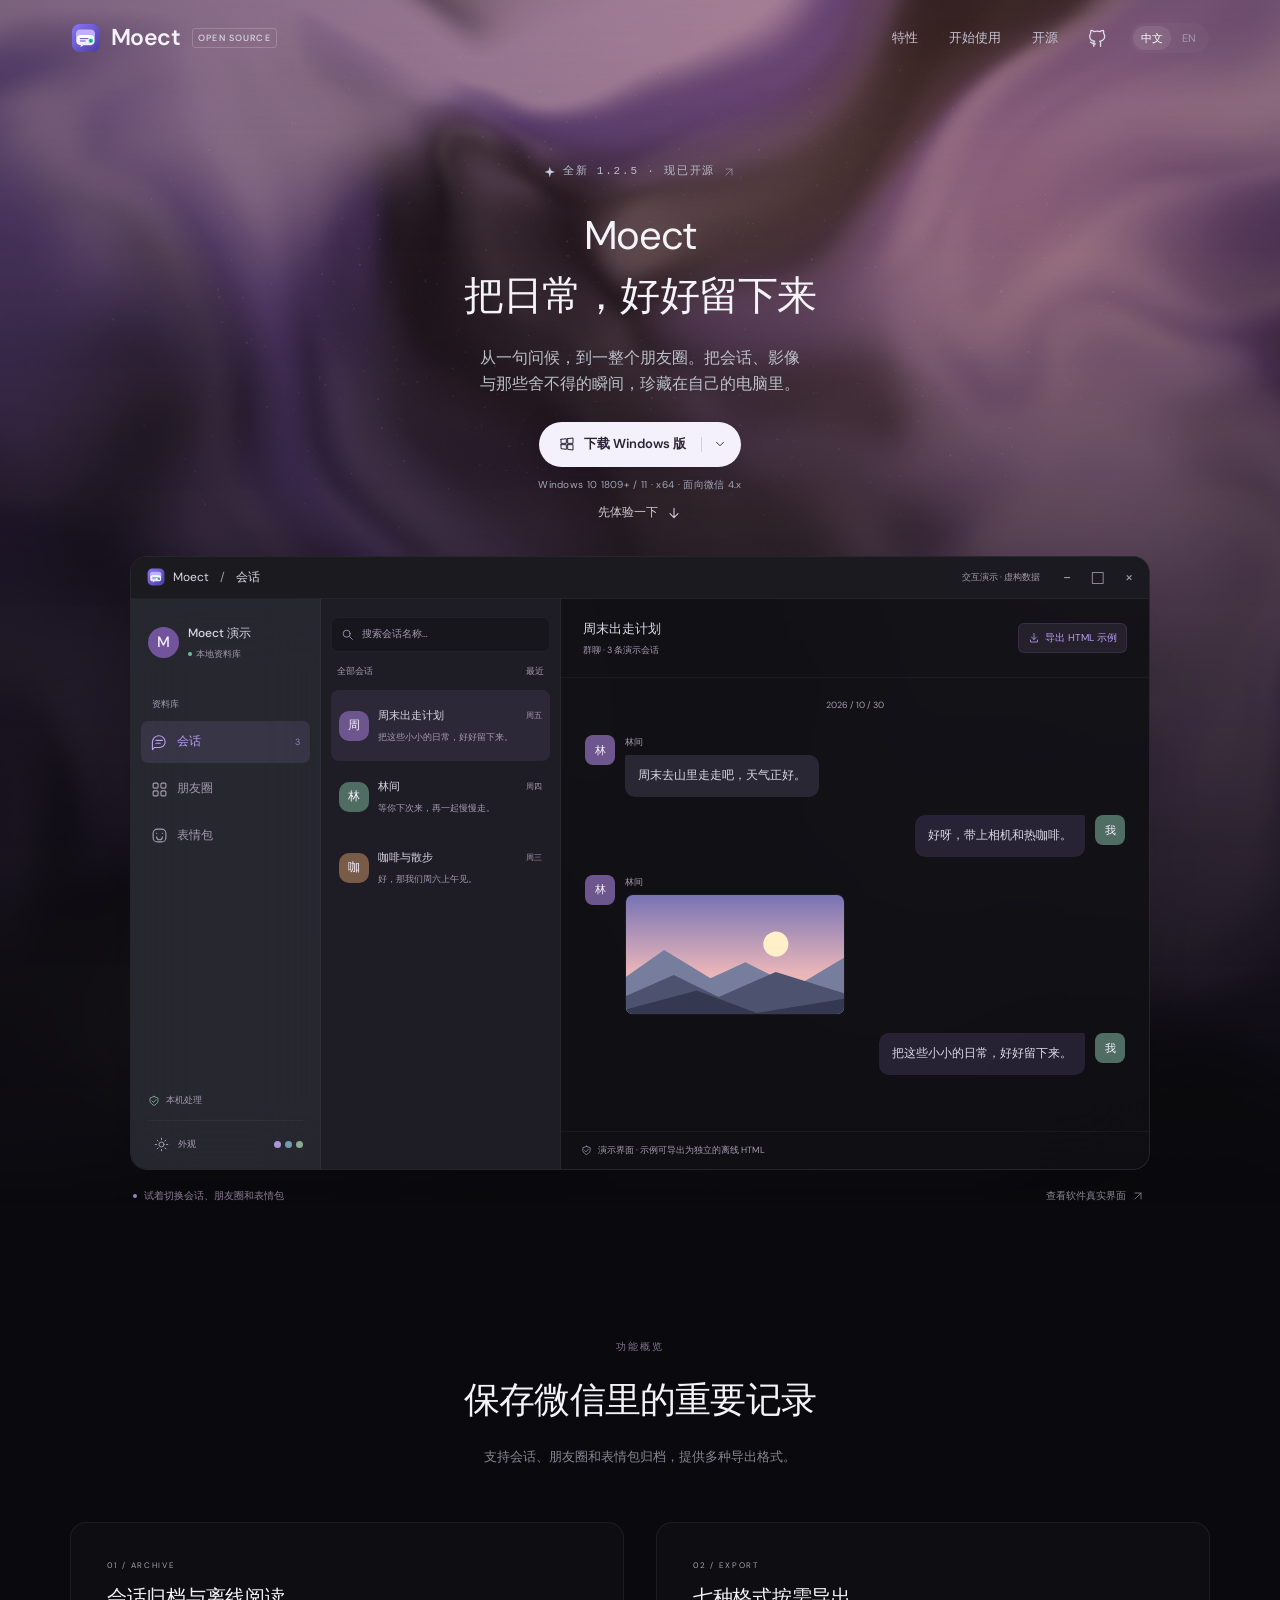
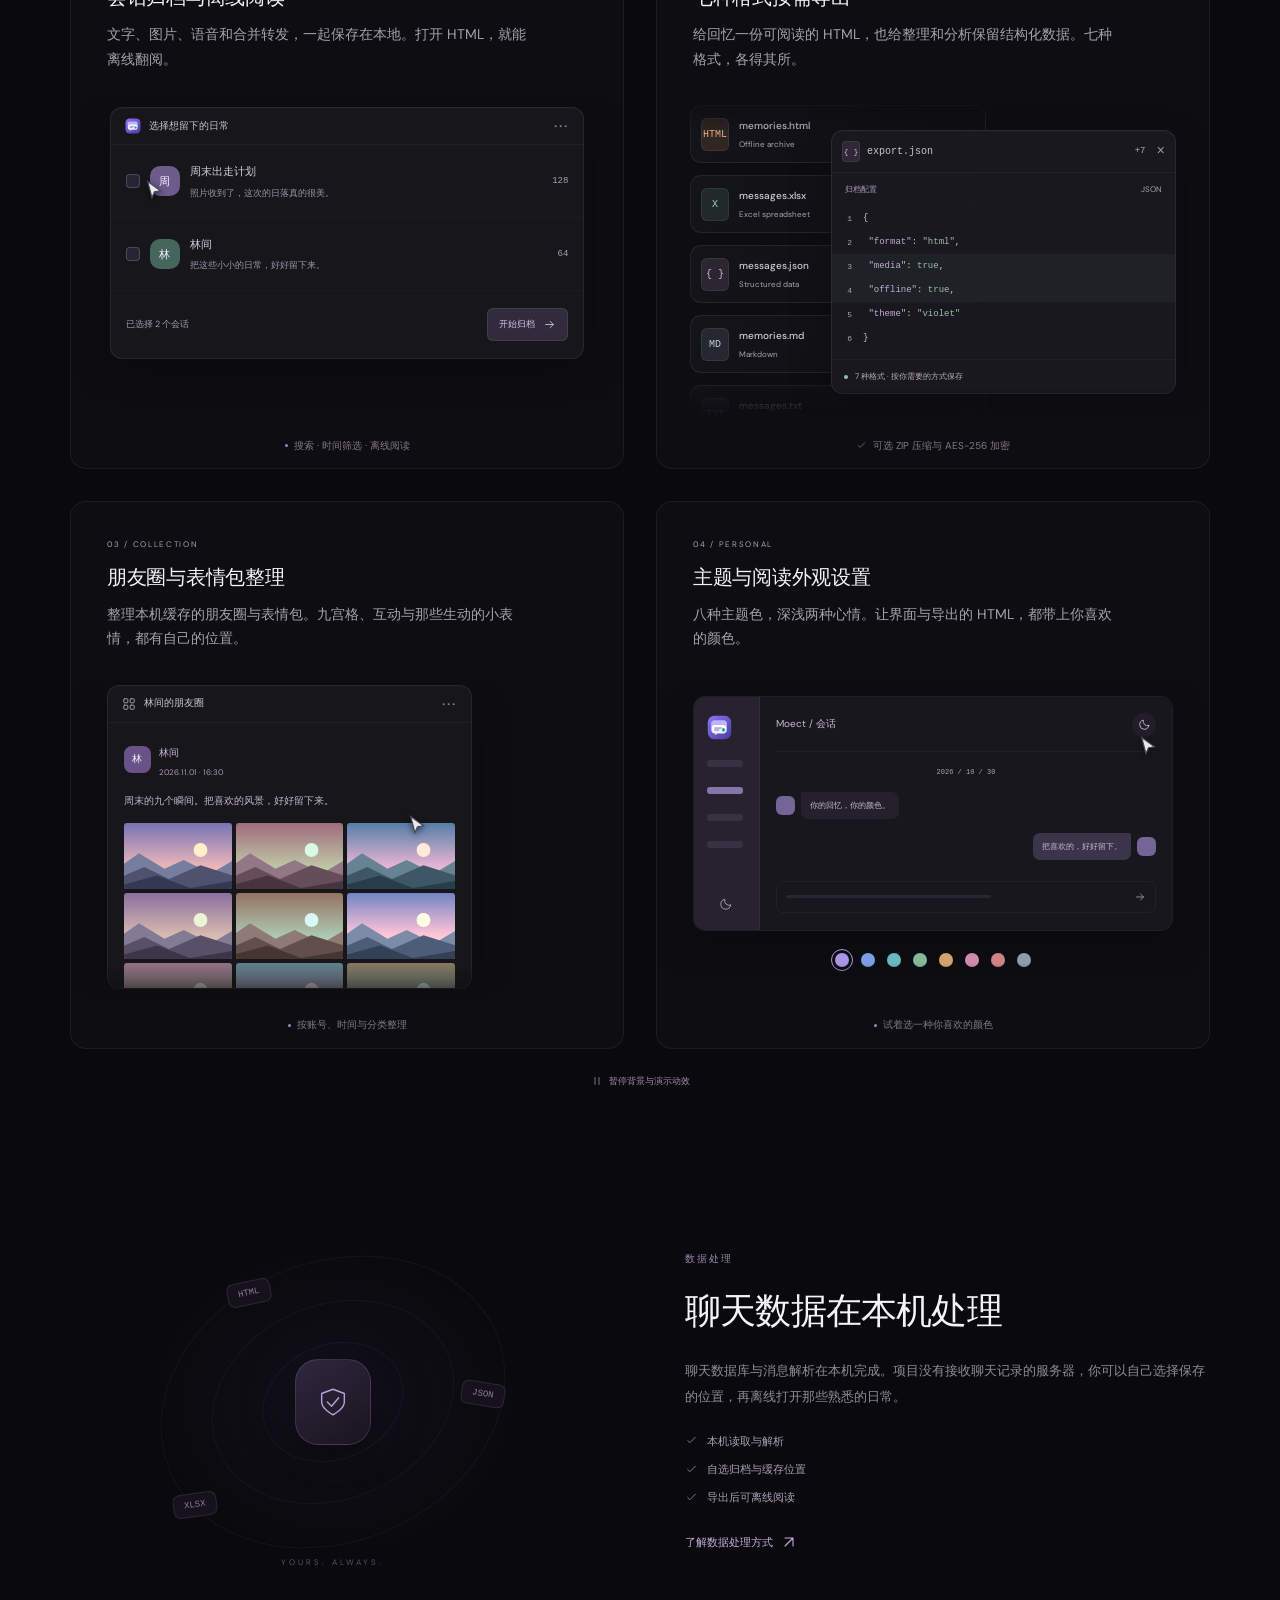
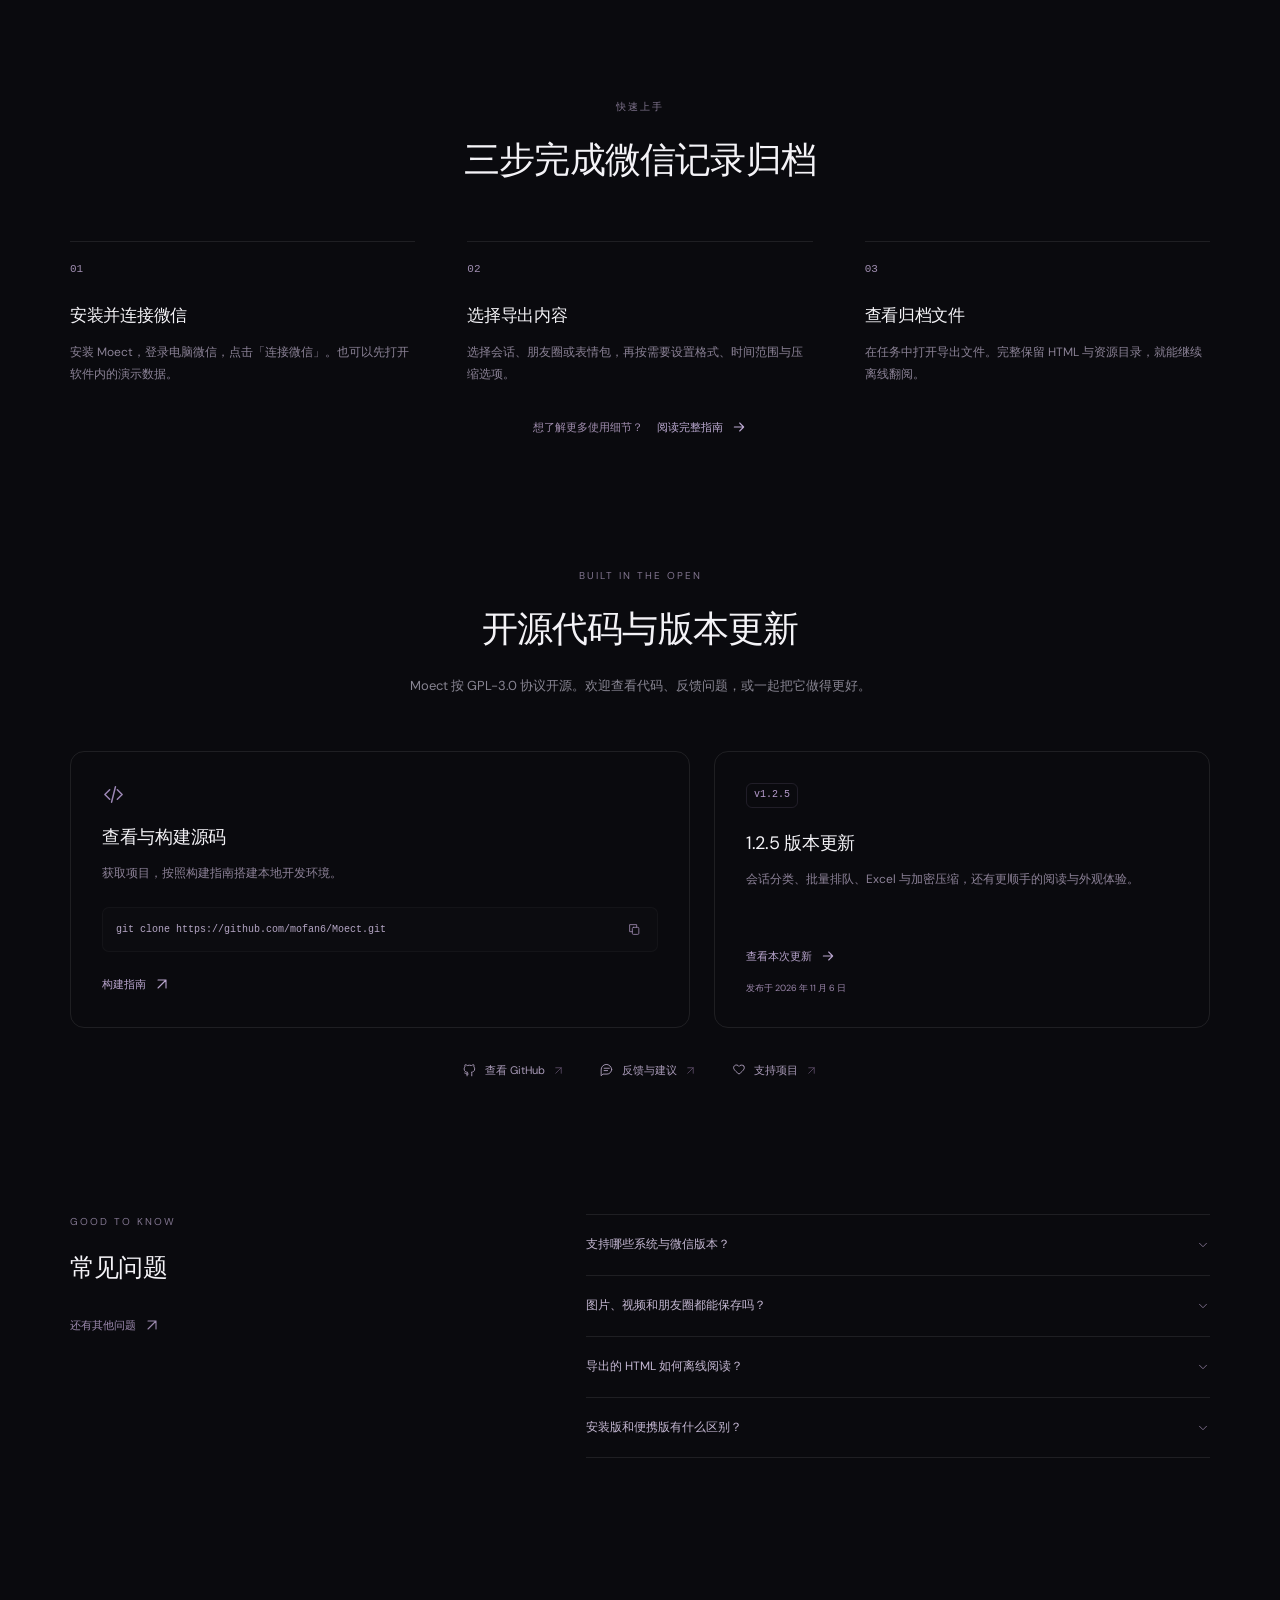
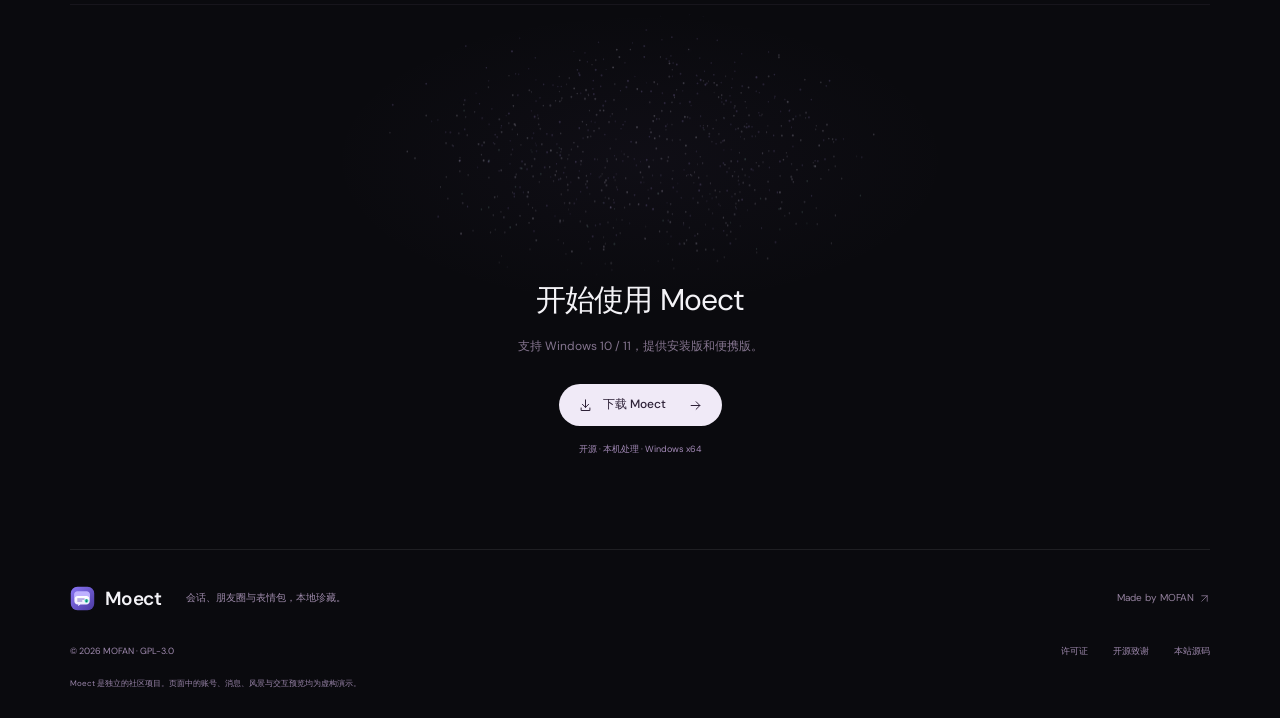
==== moect/index.html @ 0041a8e6 "Reuse the brand particle field behind the hero with delayed autoplay" ====
<!doctype html>
<html lang="zh-CN">
  <head>
    <meta charset="utf-8" />
    <meta name="viewport" content="width=device-width,initial-scale=1" />
    <meta name="theme-color" content="#0a0a0e" />
    <title>Moect · 把日常，好好留下来</title>
    <meta
      name="description"
      content="Moect 是 Windows 微信聊天记录归档工具。把会话、朋友圈与表情包留在自己的电脑里，支持离线阅读、七种导出格式与八种主题色。"
    />
    <meta property="og:type" content="website" />
    <meta property="og:title" content="Moect · 把日常，好好留下来" />
    <meta
      property="og:description"
      content="会话、朋友圈与表情包，本地珍藏。开源的 Windows 微信聊天记录归档工具。"
    />
    <meta property="og:url" content="https://mofan6.github.io/moect/" />
    <meta
      property="og:image"
      content="https://mofan6.github.io/moect/assets/social-preview.png"
    />
    <meta name="twitter:card" content="summary_large_image" />
    <link rel="canonical" href="https://mofan6.github.io/moect/" />
    <link rel="icon" href="assets/icon.svg" type="image/svg+xml" />
    <link
      rel="preload"
      href="assets/dm-sans-latin.woff2"
      as="font"
      type="font/woff2"
      crossorigin
    />
    <link rel="stylesheet" href="styles.css?v=20261107-7" />
    <script src="app.js?v=20261107-7" defer></script>
    <script src="visuals.js?v=20261107-7" defer></script>
    <script src="convergence.js?v=20261107-7" defer></script>
  </head>
  <body>
    <a class="skip-link" href="#main" data-i18n="skip">跳至主要内容</a>
    <svg
      class="icon-sprite"
      xmlns="http://www.w3.org/2000/svg"
      aria-hidden="true"
    >
      <symbol id="i-arrow" viewBox="0 0 24 24">
        <path d="M5 12h14m-6-6 6 6-6 6" />
      </symbol>
      <symbol id="i-up-right" viewBox="0 0 24 24">
        <path d="M6 18 18 6M6 6h12v12" />
      </symbol>
      <symbol id="i-download" viewBox="0 0 24 24">
        <path d="M12 3v12m-5-5 5 5 5-5M5 16v4h14v-4" />
      </symbol>
      <symbol id="i-chevron" viewBox="0 0 24 24">
        <path d="m6 9 6 6 6-6" />
      </symbol>
      <symbol id="i-chat" viewBox="0 0 24 24">
        <path d="M20 11a8 8 0 0 1-8 8H5l-3 3v-10a9 9 0 1 1 18-1Z" />
        <path d="M7 9h9M7 13h6" />
      </symbol>
      <symbol id="i-grid" viewBox="0 0 24 24">
        <rect x="3" y="3" width="7" height="7" rx="1.5" />
        <rect x="14" y="3" width="7" height="7" rx="1.5" />
        <rect x="3" y="14" width="7" height="7" rx="1.5" />
        <rect x="14" y="14" width="7" height="7" rx="1.5" />
      </symbol>
      <symbol id="i-smile" viewBox="0 0 24 24">
        <rect x="3" y="3" width="18" height="18" rx="6" />
        <path d="M8 14a4 4 0 0 0 8 0M8 9h.01M16 9h.01" />
      </symbol>
      <symbol id="i-check" viewBox="0 0 24 24">
        <path d="m5 12 4 4L19 6" />
      </symbol>
      <symbol id="i-shield" viewBox="0 0 24 24">
        <path d="M12 3 4 6v6c0 5 8 9 8 9s8-4 8-9V6l-8-3Z" />
        <path d="m8 12 3 3 5-6" />
      </symbol>
      <symbol id="i-search" viewBox="0 0 24 24">
        <circle cx="10.5" cy="10.5" r="6.5" />
        <path d="m16 16 5 5" />
      </symbol>
      <symbol id="i-sun" viewBox="0 0 24 24">
        <circle cx="12" cy="12" r="4" />
        <path
          d="M12 2v2m0 16v2M2 12h2m16 0h2M5 5l1.5 1.5m11 11L19 19M5 19l1.5-1.5m11-11L19 5"
        />
      </symbol>
      <symbol id="i-moon" viewBox="0 0 24 24">
        <path d="M20 14a8 8 0 0 1-10-10 8.5 8.5 0 1 0 10 10Z" />
      </symbol>
      <symbol id="i-code" viewBox="0 0 24 24">
        <path d="m8 7-5 5 5 5m8-10 5 5-5 5M14 4l-4 16" />
      </symbol>
      <symbol id="i-copy" viewBox="0 0 24 24">
        <rect x="8" y="8" width="12" height="13" rx="2" />
        <path d="M16 8V3H3v13h5" />
      </symbol>
      <symbol id="i-github" viewBox="0 0 24 24">
        <path
          d="M9 19c-4 1-4-2-6-2m12 5v-4c0-1-.4-2-1-2 3-.4 6-1.5 6-6 0-1.4-.5-2.5-1.3-3.5.2-.9.3-2.2-.3-3.5 0 0-1.2-.4-3.8 1.3a13 13 0 0 0-7.2 0C4.8 2.6 3.6 3 3.6 3 3 4.3 3.1 5.6 3.3 6.5A5.5 5.5 0 0 0 2 10c0 4.5 3 5.6 6 6-.6.6-1 1.5-1 2v4"
        />
      </symbol>
      <symbol id="i-windows" viewBox="0 0 24 24">
        <path
          d="m3 5 8-1v7H3V5Zm10-1 8-1v8h-8V4ZM3 13h8v7l-8-1v-6Zm10 0h8v8l-8-1v-7Z"
        />
      </symbol>
      <symbol id="i-heart" viewBox="0 0 24 24">
        <path
          d="M20 5a5 5 0 0 0-8 1 5 5 0 0 0-8-1c-3 3-1 7 8 14 9-7 11-11 8-14Z"
        />
      </symbol>
      <symbol id="i-close" viewBox="0 0 24 24">
        <path d="m6 6 12 12M6 18 18 6" />
      </symbol>
      <symbol id="i-menu" viewBox="0 0 24 24">
        <path d="M4 7h16M4 12h16M4 17h16" />
      </symbol>
      <symbol id="i-play" viewBox="0 0 24 24">
        <path d="m8 4 12 8-12 8V4Z" />
      </symbol>
      <symbol id="i-pause" viewBox="0 0 24 24">
        <path d="M8 5v14M16 5v14" />
      </symbol>
      <symbol id="i-file" viewBox="0 0 24 24">
        <path d="M5 3h9l5 5v13H5V3Zm9 0v6h5M8 13h8m-8 4h6" />
      </symbol>
    </svg>

    <header class="site-header" id="site-header">
      <div class="header-inner container">
        <a class="brand" href="#" aria-label="Moect 首页"
          ><img src="assets/icon.svg" width="30" height="30" alt="" /><span
            >Moect</span
          ><span class="brand-tag">OPEN SOURCE</span></a
        >
        <nav class="desktop-nav" aria-label="主导航">
          <a href="#features" data-i18n="navFeatures">特性</a>
          <a href="#start" data-i18n="navStart">开始使用</a>
          <a href="#opensource" data-i18n="navOpen">开源</a>
        </nav>
        <div class="header-actions">
          <a
            class="header-github"
            href="https://github.com/mofan6/Moect"
            target="_blank"
            rel="noopener noreferrer"
            aria-label="GitHub 项目"
            ><svg class="icon"><use href="#i-github" /></svg
          ></a>
          <div class="language-switch" role="group" aria-label="Language">
            <button type="button" data-language="zh" aria-pressed="true">
              中文</button
            ><button type="button" data-language="en" aria-pressed="false">
              EN
            </button>
          </div>
          <button
            class="icon-button mobile-menu-toggle"
            type="button"
            aria-label="打开导航"
            aria-expanded="false"
            aria-controls="mobile-nav"
          >
            <svg class="icon"><use href="#i-menu" /></svg>
          </button>
        </div>
      </div>
      <nav id="mobile-nav" class="mobile-nav" aria-label="手机导航" hidden>
        <a href="#features" data-i18n="navFeatures">特性</a
        ><a href="#start" data-i18n="navStart">开始使用</a
        ><a href="#opensource" data-i18n="navOpen">开源</a>
      </nav>
    </header>

    <main id="main">
      <section class="hero" aria-labelledby="hero-title">
        <div class="hero-atmosphere" aria-hidden="true">
          <canvas id="fluid-field"></canvas>
        </div>
        <canvas class="hero-particles" aria-hidden="true"></canvas>
        <div class="hero-copy container">
          <a
            class="release-badge"
            href="https://github.com/mofan6/Moect/releases/tag/v1.2.5"
            target="_blank"
            rel="noopener noreferrer"
            ><span class="status-dot"></span
            ><span data-i18n="releaseBadge">全新 1.2.5 · 现已开源</span
            ><svg class="icon"><use href="#i-up-right" /></svg
          ></a>
          <h1 id="hero-title">
            <span class="hero-name">Moect</span
            ><span data-i18n="heroTitle">把日常，好好留下来</span>
          </h1>
          <p class="hero-description">
            <span data-i18n="heroDescription1"
              >从一句问候，到一整个朋友圈。</span
            ><br /><span data-i18n="heroDescription2"
              >把会话、影像与那些舍不得的瞬间，珍藏在自己的电脑里。</span
            >
          </p>
          <div class="hero-actions">
            <div class="download-wrap">
              <div class="download-split">
                <a
                  class="primary-download"
                  href="https://github.com/mofan6/Moect/releases/download/v1.2.5/Moect-1.2.5-Setup-x64.exe"
                  ><svg class="icon"><use href="#i-windows" /></svg
                  ><span data-i18n="downloadWindows">下载 Windows 版</span></a
                ><button
                  type="button"
                  id="download-toggle"
                  aria-expanded="false"
                  aria-controls="download-menu"
                  aria-label="其他下载选项"
                >
                  <svg class="icon"><use href="#i-chevron" /></svg>
                </button>
              </div>
              <div class="download-menu" id="download-menu" hidden>
                <a
                  href="https://github.com/mofan6/Moect/releases/download/v1.2.5/Moect-1.2.5-Setup-x64.exe"
                  ><svg class="icon"><use href="#i-download" /></svg
                  ><span
                    ><strong data-i18n="installer">Windows 安装版</strong
                    ><small data-i18n="installerDetail"
                      >1.2.5 · x64 · 62.9 MB</small
                    ></span
                  ><svg class="icon"><use href="#i-up-right" /></svg
                ></a>
                <a
                  href="https://github.com/mofan6/Moect/releases/download/v1.2.5/Moect-1.2.5-Windows-x64.zip"
                  ><svg class="icon"><use href="#i-file" /></svg
                  ><span
                    ><strong data-i18n="portable">Windows 便携版</strong
                    ><small data-i18n="portableDetail"
                      >完整解压即可使用 · 74.8 MB</small
                    ></span
                  ><svg class="icon"><use href="#i-up-right" /></svg
                ></a>
                <a
                  class="checksum-link"
                  href="https://github.com/mofan6/Moect/releases/download/v1.2.5/SHA256SUMS.txt"
                  data-i18n="checksums"
                  >查看 SHA-256 校验值</a
                >
              </div>
            </div>
          </div>
          <p class="system-note" data-i18n="systemNote">
            Windows 10 1809+ / 11 · x64 · 面向微信 4.x
          </p>
          <a class="text-link demo-jump" href="#demo"
            ><span data-i18n="tryDemo">先体验一下</span
            ><svg class="icon"><use href="#i-arrow" /></svg
          ></a>
        </div>

        <div class="demo-wrap container" id="demo">
          <div class="preview-surface">
            <div
              class="app-window"
              data-demo-theme="dark"
              role="region"
              aria-label="Moect 交互演示，所有数据均为虚构"
            >
              <div class="app-titlebar">
                <div>
                  <img
                    src="assets/icon.svg"
                    width="18"
                    height="18"
                    alt=""
                  /><span>Moect</span><span class="title-divider">/</span
                  ><span id="app-page-title" data-i18n="sessions">会话</span>
                </div>
                <span class="demo-label" data-i18n="demoLabel"
                  >交互演示 · 虚构数据</span
                >
                <div class="window-controls" aria-hidden="true">
                  <span>−</span><span>□</span><span>×</span>
                </div>
              </div>
              <div class="app-layout">
                <aside class="app-sidebar">
                  <div class="demo-profile">
                    <span class="avatar avatar-profile">M</span
                    ><span
                      ><strong data-i18n="demoProfile">Moect 演示</strong
                      ><small
                        ><i></i
                        ><span data-i18n="localLibrary">本地资料库</span></small
                      ></span
                    >
                  </div>
                  <span class="sidebar-label" data-i18n="library">资料库</span>
                  <div
                    class="app-tabs"
                    role="tablist"
                    aria-label="演示分类"
                    aria-orientation="vertical"
                  >
                    <button
                      id="tab-sessions"
                      role="tab"
                      aria-selected="true"
                      aria-controls="demo-panel"
                      data-tab="sessions"
                      tabindex="0"
                    >
                      <svg class="icon"><use href="#i-chat" /></svg
                      ><span data-i18n="sessions">会话</span
                      ><span class="nav-count">3</span>
                    </button>
                    <button
                      id="tab-moments"
                      role="tab"
                      aria-selected="false"
                      aria-controls="demo-panel"
                      data-tab="moments"
                      tabindex="-1"
                    >
                      <svg class="icon"><use href="#i-grid" /></svg
                      ><span data-i18n="moments">朋友圈</span>
                    </button>
                    <button
                      id="tab-stickers"
                      role="tab"
                      aria-selected="false"
                      aria-controls="demo-panel"
                      data-tab="stickers"
                      tabindex="-1"
                    >
                      <svg class="icon"><use href="#i-smile" /></svg
                      ><span data-i18n="stickers">表情包</span>
                    </button>
                  </div>
                  <div class="sidebar-footer">
                    <div class="local-indicator">
                      <svg class="icon"><use href="#i-shield" /></svg
                      ><span data-i18n="onDevice">本机处理</span>
                    </div>
                    <div class="demo-theme-controls">
                      <button
                        type="button"
                        class="icon-button"
                        id="demo-theme-toggle"
                        aria-label="切换演示亮暗主题"
                      >
                        <svg class="icon"><use href="#i-sun" /></svg></button
                      ><span data-i18n="appearance">外观</span>
                      <div class="accent-mini" aria-hidden="true">
                        <i></i><i></i><i></i>
                      </div>
                    </div>
                  </div>
                </aside>
                <div
                  id="demo-panel"
                  class="demo-panel"
                  role="tabpanel"
                  aria-labelledby="tab-sessions"
                  tabindex="0"
                ></div>
              </div>
            </div>
          </div>
          <div class="demo-caption">
            <span
              ><span class="caption-dot"></span
              ><span data-i18n="demoHint"
                >试着切换会话、朋友圈和表情包</span
              ></span
            ><button class="quiet-button" id="show-screenshots" type="button">
              <span data-i18n="realScreenshots">查看软件真实界面</span
              ><svg class="icon"><use href="#i-up-right" /></svg>
            </button>
          </div>
        </div>
      </section>

      <section
        class="features section container"
        id="features"
        aria-labelledby="features-title"
      >
        <div class="section-heading reveal">
          <span class="eyebrow" data-i18n="featuresEyebrow">功能概览</span>
          <h2 id="features-title" data-i18n="featuresTitle">
            保存微信里的重要记录
          </h2>
          <p data-i18n="featuresDescription">
            支持会话、朋友圈和表情包归档，提供多种导出格式。
          </p>
        </div>
        <div class="feature-grid">
          <article class="feature-card reveal">
            <div class="feature-copy">
              <span class="feature-index">01 / ARCHIVE</span>
              <h3 data-i18n="archiveTitle">会话归档与离线阅读</h3>
              <p data-i18n="archiveDescription">
                文字、图片、语音和合并转发，一起保存在本地。打开
                HTML，就能离线翻阅。
              </p>
            </div>
            <div class="feature-art archive-art" aria-hidden="true">
              <div class="archive-story">
                <div class="story-scene archive-selection">
                  <div class="story-chrome">
                    <img
                      src="assets/icon.svg"
                      width="16"
                      height="16"
                      alt=""
                    /><span data-i18n="storyChoose">选择想留下的日常</span
                    ><span class="chrome-dots">···</span>
                  </div>
                  <div class="selection-row">
                    <span class="story-checkbox"
                      ><svg class="icon"><use href="#i-check" /></svg></span
                    ><span class="avatar">周</span>
                    <div>
                      <strong data-i18n="storyWeekend">周末出走计划</strong
                      ><small data-i18n="storyMessage1"
                        >照片收到了，这次的日落真的很美。</small
                      >
                    </div>
                    <span class="selection-count">128</span>
                  </div>
                  <div class="selection-row">
                    <span class="story-checkbox"
                      ><svg class="icon"><use href="#i-check" /></svg></span
                    ><span class="avatar">林</span>
                    <div>
                      <strong data-i18n="storyLin">林间</strong
                      ><small data-i18n="storyMessage2"
                        >把这些小小的日常，好好留下来。</small
                      >
                    </div>
                    <span class="selection-count">64</span>
                  </div>
                  <div class="selection-bottom">
                    <span data-i18n="storySelected">已选择 2 个会话</span
                    ><span class="story-action"
                      ><span data-i18n="storyArchive">开始归档</span
                      ><svg class="icon"><use href="#i-arrow" /></svg
                    ></span>
                  </div>
                  <span class="demo-cursor selection-cursor"
                    ><svg viewBox="0 0 20 24">
                      <path d="M2 2 17 13l-7 1-3 7Z" /></svg
                    ><i></i
                  ></span>
                </div>
                <div class="story-scene archive-processing">
                  <div class="story-chrome">
                    <svg class="icon"><use href="#i-download" /></svg
                    ><span data-i18n="storyProcessing">正在整理你的回忆</span
                    ><span class="chrome-dots">···</span>
                  </div>
                  <div class="process-heading">
                    <span class="process-orbit"></span>
                    <div>
                      <strong>memories.html</strong
                      ><small data-i18n="storyLocal"
                        >在本机处理 · HTML 归档</small
                      >
                    </div>
                  </div>
                  <div class="process-row process-row-one">
                    <svg class="icon"><use href="#i-check" /></svg
                    ><span data-i18n="storyRead">读取会话记录</span
                    ><code>192 / 192</code>
                  </div>
                  <div class="process-row process-row-two">
                    <svg class="icon"><use href="#i-check" /></svg
                    ><span data-i18n="storyMedia">整理图片与语音</span
                    ><code>24 / 24</code>
                  </div>
                  <div class="process-row process-row-three">
                    <svg class="icon"><use href="#i-check" /></svg
                    ><span data-i18n="storyBuild">生成离线归档</span
                    ><code>HTML</code>
                  </div>
                  <div class="story-progress"><span></span></div>
                </div>
                <div class="story-scene archive-result">
                  <div class="story-chrome">
                    <span class="browser-lights"><i></i><i></i><i></i></span
                    ><span class="story-address"
                      ><svg class="icon"><use href="#i-shield" /></svg
                      >memories.html</span
                    ><svg class="icon"><use href="#i-search" /></svg>
                  </div>
                  <div class="result-date">2026 / 10 / 30</div>
                  <div class="result-message">
                    <span class="avatar">林</span
                    ><span data-i18n="chat1">周末去山里走走吧，天气正好。</span>
                  </div>
                  <div class="result-message is-me">
                    <span data-i18n="chat2">好呀，带上相机和热咖啡。</span>
                  </div>
                  <div class="result-message result-photo">
                    <span class="avatar">林</span
                    ><img
                      src="assets/weekend.svg"
                      width="186"
                      height="103"
                      alt=""
                      loading="lazy"
                    />
                  </div>
                  <div class="result-success">
                    <svg class="icon"><use href="#i-check" /></svg
                    ><span data-i18n="storyReady"
                      >回忆已存好，随时再打开。</span
                    >
                  </div>
                </div>
              </div>
            </div>
            <div class="feature-footnote">
              <span class="tiny-dot"></span
              ><span data-i18n="archiveFootnote"
                >搜索 · 时间筛选 · 离线阅读</span
              >
            </div>
          </article>
          <article class="feature-card reveal">
            <div class="feature-copy">
              <span class="feature-index">02 / EXPORT</span>
              <h3 data-i18n="exportTitle">七种格式按需导出</h3>
              <p data-i18n="exportDescription">
                给回忆一份可阅读的
                HTML，也给整理和分析保留结构化数据。七种格式，各得其所。
              </p>
            </div>
            <div class="feature-art formats-art" aria-hidden="true">
              <div class="deliverables-preview">
                <div class="file-stream">
                  <div class="file-stream-track">
                    <div class="stream-file">
                      <span class="stream-icon type-html">HTML</span
                      ><span
                        ><strong>memories.html</strong
                        ><small>Offline archive</small></span
                      ><svg class="icon"><use href="#i-check" /></svg>
                    </div>
                    <div class="stream-file">
                      <span class="stream-icon type-excel">X</span
                      ><span
                        ><strong>messages.xlsx</strong
                        ><small>Excel spreadsheet</small></span
                      ><svg class="icon"><use href="#i-check" /></svg>
                    </div>
                    <div class="stream-file">
                      <span class="stream-icon type-json">{ }</span
                      ><span
                        ><strong>messages.json</strong
                        ><small>Structured data</small></span
                      ><svg class="icon"><use href="#i-check" /></svg>
                    </div>
                    <div class="stream-file">
                      <span class="stream-icon type-markdown">MD</span
                      ><span
                        ><strong>memories.md</strong
                        ><small>Markdown</small></span
                      ><svg class="icon"><use href="#i-check" /></svg>
                    </div>
                    <div class="stream-file">
                      <span class="stream-icon type-text">TXT</span
                      ><span
                        ><strong>messages.txt</strong
                        ><small>Plain text</small></span
                      ><svg class="icon"><use href="#i-check" /></svg>
                    </div>
                    <div class="stream-file">
                      <span class="stream-icon type-csv">CSV</span
                      ><span
                        ><strong>messages.csv</strong
                        ><small>Spreadsheet data</small></span
                      ><svg class="icon"><use href="#i-check" /></svg>
                    </div>
                    <div class="stream-file">
                      <span class="stream-icon type-json">{ }</span
                      ><span
                        ><strong>messages.jsonl</strong
                        ><small>JSON Lines</small></span
                      ><svg class="icon"><use href="#i-check" /></svg>
                    </div>
                    <div class="stream-file">
                      <span class="stream-icon type-html">HTML</span
                      ><span
                        ><strong>memories.html</strong
                        ><small>Offline archive</small></span
                      ><svg class="icon"><use href="#i-check" /></svg>
                    </div>
                    <div class="stream-file">
                      <span class="stream-icon type-excel">X</span
                      ><span
                        ><strong>messages.xlsx</strong
                        ><small>Excel spreadsheet</small></span
                      ><svg class="icon"><use href="#i-check" /></svg>
                    </div>
                    <div class="stream-file">
                      <span class="stream-icon type-json">{ }</span
                      ><span
                        ><strong>messages.json</strong
                        ><small>Structured data</small></span
                      ><svg class="icon"><use href="#i-check" /></svg>
                    </div>
                    <div class="stream-file">
                      <span class="stream-icon type-markdown">MD</span
                      ><span
                        ><strong>memories.md</strong
                        ><small>Markdown</small></span
                      ><svg class="icon"><use href="#i-check" /></svg>
                    </div>
                  </div>
                </div>
                <div class="export-inspector">
                  <div class="inspector-heading">
                    <span class="stream-icon type-json">{ }</span
                    ><span>export.json</span><span class="diff-added">+7</span
                    ><span class="inspector-close">×</span>
                  </div>
                  <div class="inspector-meta">
                    <span data-i18n="storyExportOptions">归档配置</span
                    ><span>JSON</span>
                  </div>
                  <div class="inspector-code">
                    <div><i>1</i><code>{</code></div>
                    <div>
                      <i>2</i><code> <em>"format"</em>: <b>"html"</b>,</code>
                    </div>
                    <div class="code-add">
                      <i>3</i><code> <em>"media"</em>: <b>true</b>,</code>
                    </div>
                    <div class="code-add">
                      <i>4</i><code> <em>"offline"</em>: <b>true</b>,</code>
                    </div>
                    <div>
                      <i>5</i><code> <em>"theme"</em>: <b>"violet"</b></code>
                    </div>
                    <div><i>6</i><code>}</code></div>
                  </div>
                  <div class="inspector-status">
                    <span class="status-dot"></span
                    ><span data-i18n="storyFormats"
                      >7 种格式 · 按你需要的方式保存</span
                    >
                  </div>
                </div>
              </div>
            </div>
            <div class="feature-footnote">
              <svg class="icon"><use href="#i-check" /></svg
              ><span data-i18n="exportFootnote"
                >可选 ZIP 压缩与 AES-256 加密</span
              >
            </div>
          </article>
          <article class="feature-card reveal">
            <div class="feature-copy">
              <span class="feature-index">03 / COLLECTION</span>
              <h3 data-i18n="momentsTitle">朋友圈与表情包整理</h3>
              <p data-i18n="momentsDescription">
                整理本机缓存的朋友圈与表情包。九宫格、互动与那些生动的小表情，都有自己的位置。
              </p>
            </div>
            <div class="feature-art moments-art" aria-hidden="true">
              <div class="moments-story">
                <div class="collection-browser">
                  <div class="story-chrome">
                    <svg class="icon"><use href="#i-grid" /></svg
                    ><span data-i18n="storyCollection">林间的朋友圈</span
                    ><span class="chrome-dots">···</span>
                  </div>
                  <div class="collection-scroll">
                    <div class="moment-author">
                      <span class="avatar">林</span>
                      <div>
                        <strong data-i18n="storyLin">林间</strong
                        ><small>2026.11.01 · 16:30</small>
                      </div>
                    </div>
                    <p data-i18n="momentText">
                      周末的九个瞬间。把喜欢的风景，好好留下来。
                    </p>
                    <div class="landscape-grid">
                      <img
                        src="assets/weekend.svg"
                        width="80"
                        height="80"
                        alt=""
                        loading="lazy"
                      /><img
                        src="assets/weekend.svg"
                        width="80"
                        height="80"
                        alt=""
                        loading="lazy"
                      /><img
                        src="assets/weekend.svg"
                        width="80"
                        height="80"
                        alt=""
                        loading="lazy"
                      /><img
                        src="assets/weekend.svg"
                        width="80"
                        height="80"
                        alt=""
                        loading="lazy"
                      /><img
                        src="assets/weekend.svg"
                        width="80"
                        height="80"
                        alt=""
                        loading="lazy"
                      /><img
                        src="assets/weekend.svg"
                        width="80"
                        height="80"
                        alt=""
                        loading="lazy"
                      /><img
                        src="assets/weekend.svg"
                        width="80"
                        height="80"
                        alt=""
                        loading="lazy"
                      /><img
                        src="assets/weekend.svg"
                        width="80"
                        height="80"
                        alt=""
                        loading="lazy"
                      /><img
                        src="assets/weekend.svg"
                        width="80"
                        height="80"
                        alt=""
                        loading="lazy"
                      />
                    </div>
                    <div class="moment-likes">
                      <svg class="icon"><use href="#i-heart" /></svg
                      ><span data-i18n="storyFriends"
                        >陈一、小满、沈河、阿柚</span
                      >
                    </div>
                  </div>
                </div>
                <div class="photo-inspector">
                  <div class="photo-inspector-top">
                    <span>IMG_1030</span><span>1 / 9</span>
                  </div>
                  <img
                    src="assets/weekend.svg"
                    width="260"
                    height="148"
                    alt=""
                    loading="lazy"
                  />
                  <div class="photo-inspector-bottom">
                    <svg class="icon"><use href="#i-search" /></svg
                    ><span>100%</span><span class="photo-zoom-value">125%</span
                    ><svg class="icon"><use href="#i-download" /></svg>
                  </div>
                </div>
                <div class="sticker-tray">
                  <span class="sticker-tray-label" data-i18n="storyFavorites"
                    >我的收藏</span
                  ><span class="tray-face">: )</span
                  ><span class="tray-face">^ · ^</span
                  ><span class="tray-face">( ˘ ˘ )</span
                  ><svg class="icon"><use href="#i-smile" /></svg>
                </div>
                <span class="demo-cursor photo-cursor"
                  ><svg viewBox="0 0 20 24">
                    <path d="M2 2 17 13l-7 1-3 7Z" /></svg
                  ><i></i
                ></span>
              </div>
            </div>
            <div class="feature-footnote">
              <span class="tiny-dot"></span
              ><span data-i18n="momentsFootnote">按账号、时间与分类整理</span>
            </div>
          </article>
          <article class="feature-card reveal">
            <div class="feature-copy">
              <span class="feature-index">04 / PERSONAL</span>
              <h3 data-i18n="personalTitle">主题与阅读外观设置</h3>
              <p data-i18n="personalDescription">
                八种主题色，深浅两种心情。让界面与导出的
                HTML，都带上你喜欢的颜色。
              </p>
            </div>
            <div class="feature-art personal-art">
              <div
                class="appearance-preview"
                id="appearance-preview"
                aria-hidden="true"
              >
                <div class="appearance-scene scene-dark">
                  <div class="appearance-sidebar">
                    <img
                      src="assets/icon.svg"
                      width="25"
                      height="25"
                      alt=""
                    /><span></span><span class="active"></span><span></span
                    ><span></span><svg class="icon"><use href="#i-moon" /></svg>
                  </div>
                  <div class="appearance-content">
                    <div class="appearance-title">
                      <span>Moect / <span data-i18n="sessions">会话</span></span
                      ><span class="appearance-theme-icon"
                        ><svg class="icon"><use href="#i-moon" /></svg
                      ></span>
                    </div>
                    <div class="appearance-date">2026 / 10 / 30</div>
                    <div class="appearance-chat">
                      <i></i
                      ><span data-i18n="yourMemories"
                        >你的回忆，你的颜色。</span
                      >
                    </div>
                    <div class="appearance-chat outgoing">
                      <span data-i18n="storyKeep">把喜欢的，好好留下。</span
                      ><i></i>
                    </div>
                    <div class="appearance-input">
                      <span></span
                      ><svg class="icon"><use href="#i-arrow" /></svg>
                    </div>
                  </div>
                </div>
                <div class="appearance-scene scene-light">
                  <div class="appearance-sidebar">
                    <img
                      src="assets/icon.svg"
                      width="25"
                      height="25"
                      alt=""
                    /><span></span><span class="active"></span><span></span
                    ><span></span><svg class="icon"><use href="#i-sun" /></svg>
                  </div>
                  <div class="appearance-content">
                    <div class="appearance-title">
                      <span>Moect / <span data-i18n="sessions">会话</span></span
                      ><span class="appearance-theme-icon"
                        ><svg class="icon"><use href="#i-sun" /></svg
                      ></span>
                    </div>
                    <div class="appearance-date">2026 / 10 / 30</div>
                    <div class="appearance-chat">
                      <i></i
                      ><span data-i18n="yourMemories"
                        >你的回忆，你的颜色。</span
                      >
                    </div>
                    <div class="appearance-chat outgoing">
                      <span data-i18n="storyKeep">把喜欢的，好好留下。</span
                      ><i></i>
                    </div>
                    <div class="appearance-input">
                      <span></span
                      ><svg class="icon"><use href="#i-arrow" /></svg>
                    </div>
                  </div>
                </div>
                <span class="demo-cursor theme-cursor"
                  ><svg viewBox="0 0 20 24">
                    <path d="M2 2 17 13l-7 1-3 7Z" /></svg
                  ><i></i
                ></span>
              </div>
              <div class="accent-picker" role="group" aria-label="预览主题色">
                <button
                  type="button"
                  data-accent="#a895e7"
                  data-accent-name="紫藤"
                  style="--swatch: #a895e7"
                  aria-label="紫藤"
                  aria-pressed="true"
                ></button
                ><button
                  type="button"
                  data-accent="#7b9ee4"
                  data-accent-name="晴空"
                  style="--swatch: #7b9ee4"
                  aria-label="晴空"
                  aria-pressed="false"
                ></button
                ><button
                  type="button"
                  data-accent="#67b8c1"
                  data-accent-name="海盐"
                  style="--swatch: #67b8c1"
                  aria-label="海盐"
                  aria-pressed="false"
                ></button
                ><button
                  type="button"
                  data-accent="#86b899"
                  data-accent-name="山林"
                  style="--swatch: #86b899"
                  aria-label="山林"
                  aria-pressed="false"
                ></button
                ><button
                  type="button"
                  data-accent="#d2a36e"
                  data-accent-name="秋日"
                  style="--swatch: #d2a36e"
                  aria-label="秋日"
                  aria-pressed="false"
                ></button
                ><button
                  type="button"
                  data-accent="#d08aab"
                  data-accent-name="蔷薇"
                  style="--swatch: #d08aab"
                  aria-label="蔷薇"
                  aria-pressed="false"
                ></button
                ><button
                  type="button"
                  data-accent="#cf8387"
                  data-accent-name="落霞"
                  style="--swatch: #cf8387"
                  aria-label="落霞"
                  aria-pressed="false"
                ></button
                ><button
                  type="button"
                  data-accent="#8d9ca9"
                  data-accent-name="远山"
                  style="--swatch: #8d9ca9"
                  aria-label="远山"
                  aria-pressed="false"
                ></button>
              </div>
            </div>
            <div class="feature-footnote">
              <span class="tiny-dot"></span
              ><span id="accent-label" data-i18n="personalFootnote"
                >试着选一种你喜欢的颜色</span
              >
            </div>
          </article>
        </div>
        <div class="animation-control">
          <button
            type="button"
            id="motion-toggle"
            class="quiet-button"
            aria-pressed="false"
          >
            <svg class="icon"><use href="#i-pause" /></svg
            ><span data-i18n="pauseMotion">暂停背景与演示动效</span>
          </button>
        </div>
      </section>

      <section
        class="local-section section container reveal"
        aria-labelledby="local-title"
      >
        <div class="local-art" aria-hidden="true">
          <div class="local-orbit orbit-one"></div>
          <div class="local-orbit orbit-two"></div>
          <div class="local-orbit orbit-three"></div>
          <span class="orbit-file of-one">HTML</span
          ><span class="orbit-file of-two">JSON</span
          ><span class="orbit-file of-three">XLSX</span>
          <div class="local-core">
            <svg class="icon"><use href="#i-shield" /></svg>
          </div>
          <span class="local-art-label">YOURS. ALWAYS.</span>
        </div>
        <div class="local-copy">
          <span class="eyebrow" data-i18n="localEyebrow">数据处理</span>
          <h2 id="local-title" data-i18n="localTitle">聊天数据在本机处理</h2>
          <p data-i18n="localDescription">
            聊天数据库与消息解析在本机完成。项目没有接收聊天记录的服务器，你可以自己选择保存的位置，再离线打开那些熟悉的日常。
          </p>
          <ul>
            <li>
              <svg class="icon"><use href="#i-check" /></svg
              ><span data-i18n="localPoint1">本机读取与解析</span>
            </li>
            <li>
              <svg class="icon"><use href="#i-check" /></svg
              ><span data-i18n="localPoint2">自选归档与缓存位置</span>
            </li>
            <li>
              <svg class="icon"><use href="#i-check" /></svg
              ><span data-i18n="localPoint3">导出后可离线阅读</span>
            </li>
          </ul>
          <a
            class="text-link"
            href="https://github.com/mofan6/Moect#运行环境与数据"
            target="_blank"
            rel="noopener noreferrer"
            ><span data-i18n="dataDetails">了解数据处理方式</span
            ><svg class="icon"><use href="#i-up-right" /></svg
          ></a>
        </div>
      </section>

      <section
        class="start-section section container"
        id="start"
        aria-labelledby="start-title"
      >
        <div class="section-heading reveal">
          <span class="eyebrow" data-i18n="startEyebrow">快速上手</span>
          <h2 id="start-title" data-i18n="startTitle">三步完成微信记录归档</h2>
        </div>
        <div class="steps reveal">
          <article>
            <span class="step-number">01</span>
            <h3 data-i18n="step1Title">安装并连接微信</h3>
            <p data-i18n="step1Description">
              安装
              Moect，登录电脑微信，点击「连接微信」。也可以先打开软件内的演示数据。
            </p>
          </article>
          <article>
            <span class="step-number">02</span>
            <h3 data-i18n="step2Title">选择导出内容</h3>
            <p data-i18n="step2Description">
              选择会话、朋友圈或表情包，再按需要设置格式、时间范围与压缩选项。
            </p>
          </article>
          <article>
            <span class="step-number">03</span>
            <h3 data-i18n="step3Title">查看归档文件</h3>
            <p data-i18n="step3Description">
              在任务中打开导出文件。完整保留 HTML 与资源目录，就能继续离线翻阅。
            </p>
          </article>
        </div>
        <div class="guide-link reveal">
          <span data-i18n="guidePrompt">想了解更多使用细节？</span
          ><a
            class="text-link"
            href="https://github.com/mofan6/Moect/blob/main/docs/usage.md"
            target="_blank"
            rel="noopener noreferrer"
            ><span data-i18n="guideLink">阅读完整指南</span
            ><svg class="icon"><use href="#i-arrow" /></svg
          ></a>
        </div>
      </section>

      <section
        class="opensource-section section container"
        id="opensource"
        aria-labelledby="opensource-title"
      >
        <div class="section-heading reveal">
          <span class="eyebrow">BUILT IN THE OPEN</span>
          <h2 id="opensource-title" data-i18n="openTitle">
            开源代码与版本更新
          </h2>
          <p data-i18n="openDescription">
            Moect 按 GPL-3.0
            协议开源。欢迎查看代码、反馈问题，或一起把它做得更好。
          </p>
        </div>
        <div class="developer-grid reveal">
          <article>
            <svg class="icon developer-icon"><use href="#i-code" /></svg>
            <h3 data-i18n="sourceTitle">查看与构建源码</h3>
            <p data-i18n="sourceDescription">
              获取项目，按照构建指南搭建本地开发环境。
            </p>
            <div class="code-copy">
              <code>git clone https://github.com/mofan6/Moect.git</code
              ><button
                class="icon-button"
                type="button"
                data-copy="git clone https://github.com/mofan6/Moect.git"
                aria-label="复制 Git 克隆命令"
              >
                <svg class="icon"><use href="#i-copy" /></svg>
              </button>
            </div>
            <a
              class="text-link"
              href="https://github.com/mofan6/Moect/blob/main/docs/build.md"
              target="_blank"
              rel="noopener noreferrer"
              ><span data-i18n="buildGuide">构建指南</span
              ><svg class="icon"><use href="#i-up-right" /></svg
            ></a>
          </article>
          <article class="release-card">
            <span class="release-card-badge">v1.2.5</span>
            <h3 data-i18n="releaseTitle">1.2.5 版本更新</h3>
            <p data-i18n="releaseDescription">
              会话分类、批量排队、Excel 与加密压缩，还有更顺手的阅读与外观体验。
            </p>
            <a
              class="text-link"
              href="https://github.com/mofan6/Moect/releases/tag/v1.2.5"
              target="_blank"
              rel="noopener noreferrer"
              ><span data-i18n="releaseLink">查看本次更新</span
              ><svg class="icon"><use href="#i-arrow" /></svg></a
            ><span class="release-date" data-i18n="releaseDate"
              >发布于 2026 年 11 月 6 日</span
            >
          </article>
        </div>
        <div class="community-links reveal">
          <a
            href="https://github.com/mofan6/Moect"
            target="_blank"
            rel="noopener noreferrer"
            ><svg class="icon"><use href="#i-github" /></svg
            ><span data-i18n="viewGithub">查看 GitHub</span
            ><svg class="icon"><use href="#i-up-right" /></svg></a
          ><a
            href="https://github.com/mofan6/Moect/issues"
            target="_blank"
            rel="noopener noreferrer"
            ><svg class="icon"><use href="#i-chat" /></svg
            ><span data-i18n="feedback">反馈与建议</span
            ><svg class="icon"><use href="#i-up-right" /></svg></a
          ><button type="button" id="support-button">
            <svg class="icon"><use href="#i-heart" /></svg
            ><span data-i18n="support">支持项目</span
            ><svg class="icon"><use href="#i-up-right" /></svg>
          </button>
        </div>
      </section>

      <section
        class="faq-section section container"
        aria-labelledby="faq-title"
      >
        <div class="faq-intro reveal">
          <span class="eyebrow">GOOD TO KNOW</span>
          <h2 id="faq-title" data-i18n="faqTitle">常见问题</h2>
          <a
            class="text-link"
            href="https://github.com/mofan6/Moect/issues"
            target="_blank"
            rel="noopener noreferrer"
            ><span data-i18n="moreQuestions">还有其他问题</span
            ><svg class="icon"><use href="#i-up-right" /></svg
          ></a>
        </div>
        <div class="faq-list reveal">
          <details>
            <summary>
              <span data-i18n="faq1q">支持哪些系统与微信版本？</span
              ><svg class="icon"><use href="#i-chevron" /></svg>
            </summary>
            <p data-i18n="faq1a">
              适用于 Windows 10 1809 或更新版本、Windows 11 x64，需要 Microsoft
              Edge WebView2。面向 Windows 微信
              4.x，微信更新可能影响适配，具体支持情况请查看项目说明。
            </p>
          </details>
          <details>
            <summary>
              <span data-i18n="faq2q">图片、视频和朋友圈都能保存吗？</span
              ><svg class="icon"><use href="#i-chevron" /></svg>
            </summary>
            <p data-i18n="faq2a">
              取决于本地缓存、可用凭据与原始文件。朋友圈需要先在微信中手动浏览目标内容，再回到
              Moect
              刷新快照。没有取得的附件会显示具体状态，已失效的远端内容可能无法恢复。
            </p>
          </details>
          <details>
            <summary>
              <span data-i18n="faq3q">导出的 HTML 如何离线阅读？</span
              ><svg class="icon"><use href="#i-chevron" /></svg>
            </summary>
            <p data-i18n="faq3a">
              完整保留导出文件夹中的 HTML、消息分片与资源目录，再用浏览器打开
              HTML
              即可。可以搜索记录、按时间筛选、展开合并转发，也可以打印或另存为
              PDF。
            </p>
          </details>
          <details>
            <summary>
              <span data-i18n="faq4q">安装版和便携版有什么区别？</span
              ><svg class="icon"><use href="#i-chevron" /></svg>
            </summary>
            <p data-i18n="faq4a">
              安装版提供安装位置、桌面快捷方式等选项，并按需准备
              WebView2。便携版需要完整解压后运行 Moect.exe，保留同级 _internal
              目录，并使用系统已安装的 WebView2。
            </p>
          </details>
        </div>
      </section>

      <section
        class="closing-section container reveal"
        id="download"
        aria-labelledby="closing-title"
      >
        <div class="closing-glow" aria-hidden="true"></div>
        <canvas class="closing-field" aria-hidden="true"></canvas>
        <div class="closing-symbol" aria-hidden="true">
          <img src="assets/icon.svg" width="55" height="55" alt="" />
        </div>
        <h2 id="closing-title" data-i18n="closingTitle">开始使用 Moect</h2>
        <p data-i18n="closingDescription">
          支持 Windows 10 / 11，提供安装版和便携版。
        </p>
        <a
          class="closing-download"
          href="https://github.com/mofan6/Moect/releases/download/v1.2.5/Moect-1.2.5-Setup-x64.exe"
          ><svg class="icon"><use href="#i-download" /></svg
          ><span data-i18n="downloadMoect">下载 Moect</span
          ><svg class="icon"><use href="#i-arrow" /></svg></a
        ><span class="closing-meta" data-i18n="closingMeta"
          >开源 · 本机处理 · Windows x64</span
        >
      </section>
    </main>

    <footer class="site-footer container">
      <div class="footer-main">
        <a class="brand" href="#"
          ><img src="assets/icon.svg" width="25" height="25" alt="" /><span
            >Moect</span
          ></a
        >
        <p data-i18n="footerTagline">会话、朋友圈与表情包，本地珍藏。</p>
        <a
          href="https://github.com/mofan6"
          target="_blank"
          rel="noopener noreferrer"
          >Made by MOFAN <svg class="icon"><use href="#i-up-right" /></svg
        ></a>
      </div>
      <div class="footer-bottom">
        <span>© 2026 MOFAN · GPL-3.0</span>
        <div>
          <a
            href="https://github.com/mofan6/Moect/blob/main/LICENSE"
            target="_blank"
            rel="noopener noreferrer"
            data-i18n="license"
            >许可证</a
          ><a
            href="https://github.com/mofan6/Moect#致谢"
            target="_blank"
            rel="noopener noreferrer"
            data-i18n="credits"
            >开源致谢</a
          ><a
            href="https://github.com/mofan6/mofan6.github.io"
            target="_blank"
            rel="noopener noreferrer"
            data-i18n="siteSource"
            >本站源码</a
          >
        </div>
      </div>
      <p class="footer-note" data-i18n="footerNote">
        Moect 是独立的社区项目。页面中的账号、消息、风景与交互预览均为虚构演示。
      </p>
    </footer>

    <dialog id="gallery-dialog" class="gallery-dialog">
      <div class="dialog-heading">
        <h2 data-i18n="screenshotsTitle">Moect 软件截图</h2>
        <button
          class="icon-button dialog-close"
          type="button"
          aria-label="关闭预览"
        >
          <svg class="icon"><use href="#i-close" /></svg>
        </button>
      </div>
      <div class="gallery-tabs" role="group" aria-label="软件截图">
        <button
          type="button"
          data-gallery="1"
          aria-pressed="true"
          data-i18n="galleryMoments"
        >
          朋友圈与表情包</button
        ><button
          type="button"
          data-gallery="2"
          aria-pressed="false"
          data-i18n="galleryArchive"
        >
          离线归档</button
        ><button
          type="button"
          data-gallery="3"
          aria-pressed="false"
          data-i18n="galleryExport"
        >
          导出与整理
        </button>
      </div>
      <img
        id="gallery-image"
        src="assets/features-1.webp"
        width="1800"
        height="855"
        alt="Moect 软件界面，展示朋友圈与表情包的虚构演示数据"
      />
      <p data-i18n="galleryNote">
        软件宣传截图来自 Moect 项目，全部使用虚构演示数据。
      </p>
    </dialog>
    <dialog id="support-dialog" class="support-dialog">
      <div class="dialog-heading">
        <h2 data-i18n="support">支持项目</h2>
        <button
          class="icon-button dialog-close"
          type="button"
          aria-label="关闭支持窗口"
        >
          <svg class="icon"><use href="#i-close" /></svg>
        </button>
      </div>
      <p data-i18n="supportDescription">
        一个 Star、一份反馈，或一杯咖啡。谢谢你，让 Moect 慢慢变得更好。
      </p>
      <img
        src="assets/support-donation.webp"
        width="900"
        height="900"
        alt="Moect 项目作者提供的微信与支付宝支持二维码"
        loading="lazy"
      /><a
        class="text-link"
        href="https://github.com/mofan6/Moect#支持项目"
        target="_blank"
        rel="noopener noreferrer"
        ><span data-i18n="supportReadme">前往 GitHub 查看</span
        ><svg class="icon"><use href="#i-up-right" /></svg
      ></a>
    </dialog>
    <div id="toast" class="toast" role="status" aria-live="polite"></div>
    <noscript
      ><p class="noscript-note">
        页面正文和下载链接可直接使用。交互演示需要开启 JavaScript。
      </p></noscript
    >
  </body>
</html>
---- moect/styles.css ----
@charset "UTF-8";

@font-face {
  font-family: "DM Sans";
  font-style: normal;
  font-weight: 100 1000;
  font-display: swap;
  src: url("assets/dm-sans-latin.woff2") format("woff2");
}

:root {
  color-scheme: dark;
  --background: #0a0a0e;
  --foreground: #f4f3f7;
  --muted: #9999a7;
  --accent: #b5a2ef;
  --border: rgba(255, 255, 255, 0.085);
  --font: "DM Sans", "PingFang SC", "Microsoft YaHei", system-ui, sans-serif;
}

* {
  box-sizing: border-box;
}
html {
  scroll-behavior: smooth;
  scroll-padding-top: 100px;
}
body {
  margin: 0;
  background: var(--background);
  color: var(--foreground);
  font-family: var(--font);
  font-size: 15px;
  line-height: 1.65;
  -webkit-font-smoothing: antialiased;
}
body:has(dialog[open]) {
  overflow: hidden;
}
a {
  color: inherit;
  text-decoration: none;
}
button,
input {
  font: inherit;
}
button {
  cursor: pointer;
}
button,
a,
input,
summary {
  -webkit-tap-highlight-color: transparent;
}
button {
  color: inherit;
}
button:disabled {
  cursor: default;
}
button,
input {
  border-radius: 0;
}
button,
h1,
h2,
h3,
p {
  margin: 0;
}
button {
  border: 0;
}
img,
svg {
  vertical-align: middle;
}
img {
  max-width: 100%;
}
button:focus-visible,
a:focus-visible,
input:focus-visible,
summary:focus-visible,
[tabindex]:focus-visible {
  outline: 2px solid #bba8ff;
  outline-offset: 5px;
}
::selection {
  background: #a38bda55;
  color: #fff;
}
[hidden] {
  display: none !important;
}
.container {
  width: min(1140px, calc(100% - 64px));
  margin-inline: auto;
}
.icon {
  width: 20px;
  height: 20px;
  flex: 0 0 auto;
  fill: none;
  stroke: currentColor;
  stroke-width: 1.6;
  stroke-linecap: round;
  stroke-linejoin: round;
}
.icon-sprite {
  position: absolute;
  width: 0;
  height: 0;
  overflow: hidden;
}
.icon-button {
  display: inline-flex;
  align-items: center;
  justify-content: center;
  width: 34px;
  height: 34px;
  padding: 7px;
  border-radius: 8px;
  background: transparent;
  color: inherit;
  transition:
    background 0.2s,
    color 0.2s;
}
.icon-button:hover {
  background: #ffffff10;
  color: #fff;
}
.skip-link {
  position: fixed;
  top: 12px;
  left: 12px;
  padding: 10px 18px;
  z-index: 100;
  transform: translateY(-150%);
  background: #f5f2fc;
  color: #1d1728;
  border-radius: 8px;
}
.skip-link:focus {
  transform: none;
}

/* The ambient field fades into the page before the feature section. */
.site-header {
  --header-progress: 0;
  position: fixed;
  inset: 0 0 auto;
  z-index: 30;
  height: calc(76px - var(--header-progress) * 16px);
  padding-top: calc(var(--header-progress) * 8px);
}
.site-header .header-inner {
  width: min(calc(1140px - var(--header-progress) * 160px), calc(100% - 64px));
  height: 100%;
  display: flex;
  align-items: center;
  justify-content: space-between;
  gap: 30px;
  padding-inline: calc(var(--header-progress) * 16px);
  border: 1px solid rgba(236, 224, 255, calc(var(--header-progress) * 0.18));
  border-radius: calc(var(--header-progress) * 15px);
  background:
    linear-gradient(
      135deg,
      rgba(222, 206, 248, calc(var(--header-progress) * 0.13)),
      rgba(185, 167, 219, calc(var(--header-progress) * 0.03))
    ),
    rgba(32, 26, 43, calc(var(--header-progress) * 0.28));
  backdrop-filter: blur(calc(var(--header-progress) * 24px));
  box-shadow:
    inset 0 1px 0 rgba(255, 255, 255, calc(var(--header-progress) * 0.1)),
    0 8px 28px rgba(0, 0, 0, calc(var(--header-progress) * 0.12));
}
.site-header .brand {
  font-size: calc(23px - var(--header-progress) * 2px);
}
.site-header .brand img {
  width: calc(30px - var(--header-progress) * 3px);
  height: calc(30px - var(--header-progress) * 3px);
}
.preview-surface {
  transform-origin: 50% 50%;
}
.brand {
  display: inline-flex;
  gap: 10px;
  align-items: center;
  font-size: 23px;
  font-weight: 600;
  letter-spacing: -0.6px;
}
.brand img {
  border-radius: 8px;
}
.brand-tag {
  font-size: 9px;
  font-weight: 500;
  letter-spacing: 1.15px;
  padding: 2px 5px;
  border: 1px solid #ffffff30;
  border-radius: 3px;
  margin-left: 2px;
  color: #dbd9e6;
}
.desktop-nav {
  display: flex;
  gap: 31px;
  font-size: 13px;
  color: #c5c2d4;
  margin-left: auto;
}
.desktop-nav a {
  transition: color 0.2s;
}
.desktop-nav a:hover {
  color: #fff;
}
.header-actions {
  display: flex;
  align-items: center;
  gap: 22px;
}
.header-github {
  color: #dedbe9;
  display: flex;
  align-items: center;
}
.language-switch {
  display: flex;
  align-items: center;
  gap: 2px;
  padding: 3px;
  border-radius: 20px;
  background: #ffffff08;
}
.language-switch button {
  font-size: 11px;
  line-height: 24px;
  min-width: 33px;
  border-radius: 20px;
  background: transparent;
  color: #a19dad;
  padding: 0 8px;
}
.language-switch button[aria-pressed="true"] {
  background: #ffffff16;
  color: #fff;
}
.mobile-menu-toggle,
.mobile-nav {
  display: none;
}
.hero {
  position: relative;
  overflow: clip;
  padding-top: 160px;
  isolation: isolate;
}
.hero-atmosphere {
  position: absolute;
  z-index: -1;
  inset: 0;
  overflow: hidden;
  background: radial-gradient(
    ellipse at 80% 18%,
    #ac8279 0%,
    #654b86 35%,
    #0c0912 75%
  );
  mask-image: linear-gradient(#000 0%, #000000eb 9%, transparent 100%);
}
#fluid-field {
  position: absolute;
  inset: 0;
  display: block;
  width: 100%;
  height: 100%;
  opacity: 0;
  transition: opacity 1.2s ease-out;
}
.field-ready #fluid-field {
  opacity: 1;
}
.hero-particles {
  position: absolute;
  inset: 0 0 auto;
  width: 100%;
  height: 620px;
  z-index: 0;
  opacity: 0.32;
  pointer-events: none;
  mask-image: linear-gradient(transparent, #000 9%, #000 85%, transparent);
}
.hero-copy {
  text-align: center;
  position: relative;
  z-index: 2;
}
.release-badge {
  display: inline-flex;
  align-items: center;
  gap: 8px;
  color: #c4bdd7;
  font-size: 11px;
  letter-spacing: 0.8px;
  padding: 5px 11px;
  background: #ffffff04;
  border-radius: 30px;
  border: 1px solid #ffffff0c;
  transition: background 0.2s;
}
.release-badge:hover {
  background: #ffffff0c;
}
.release-badge .icon {
  width: 12px;
  height: 12px;
  opacity: 0.7;
}
.status-dot {
  width: 5px;
  height: 5px;
  background: #baa7ed;
  border-radius: 50%;
  box-shadow: 0 0 12px #c0a5f7;
}
h1 {
  font-weight: 400;
  font-size: 40px;
  letter-spacing: -1.4px;
  line-height: 1.4;
  margin: 24px 0 24px;
}
h1 > span {
  display: block;
}
.hero-name {
  font-size: 40px;
  letter-spacing: -2px;
  font-weight: 450;
  line-height: 1.4;
  margin-bottom: 2px;
}
.hero-description {
  color: #acabba;
  font-size: 14px;
  line-height: 1.95;
  font-weight: 400;
}
.hero-actions {
  display: flex;
  align-items: center;
  justify-content: center;
  gap: 25px;
  margin-top: 32px;
}
.download-wrap {
  position: relative;
}
.download-split {
  display: flex;
  align-items: stretch;
  height: 45px;
  border-radius: 30px;
  background: #f4f1fc;
  color: #292336;
  box-shadow: 0 4px 24px #11101f33;
  transition:
    box-shadow 0.25s,
    transform 0.25s;
}
.download-split:hover {
  box-shadow: 0 6px 32px #b9a2e82b;
  transform: translateY(-1px);
}
.primary-download {
  display: inline-flex;
  align-items: center;
  gap: 9px;
  padding: 0 15px 0 20px;
  font-size: 13px;
  font-weight: 600;
}
.primary-download .icon {
  width: 16px;
  height: 16px;
  stroke-width: 1.5;
}
#download-toggle {
  background: transparent;
  display: flex;
  align-items: center;
  border-radius: 0 30px 30px 0;
  padding: 0 14px 0 12px;
  position: relative;
}
#download-toggle::before {
  content: "";
  width: 1px;
  height: 15px;
  background: #26202b28;
  position: absolute;
  left: 0;
}
#download-toggle .icon {
  width: 14px;
  height: 14px;
  transition: transform 0.2s;
}
#download-toggle[aria-expanded="true"] .icon {
  transform: rotate(180deg);
}
.download-menu {
  position: absolute;
  top: calc(100% + 12px);
  left: 50%;
  transform: translateX(-50%);
  width: 298px;
  padding: 7px;
  border-radius: 14px;
  background: #212029f5;
  backdrop-filter: blur(24px);
  border: 1px solid #ffffff1a;
  box-shadow: 0 15px 60px #0008;
  color: #eae7f0;
  text-align: left;
  z-index: 20;
  animation: menu-in 0.16s ease-out;
}
.download-menu > a {
  display: flex;
  align-items: center;
  gap: 12px;
  padding: 12px;
  border-radius: 8px;
  transition: background 0.2s;
}
.download-menu > a:hover {
  background: #ffffff08;
}
.download-menu > a > .icon {
  width: 17px;
  height: 17px;
  color: #c0b7d4;
}
.download-menu > a > .icon:last-child {
  width: 12px;
  height: 12px;
  margin-left: auto;
}
.download-menu strong,
.download-menu small {
  display: block;
}
.download-menu strong {
  font-size: 12px;
  font-weight: 500;
}
.download-menu small {
  font-size: 10px;
  color: #9c96a9;
  margin-top: 3px;
}
.download-menu .checksum-link {
  border-top: 1px solid var(--border);
  font-size: 10px;
  justify-content: center;
  margin-top: 3px;
  color: #b1a6c5;
}
.text-link {
  display: inline-flex;
  align-items: center;
  gap: 8px;
  font-size: 13px;
  transition: color 0.2s;
}
.text-link .icon {
  width: 16px;
  height: 16px;
  transition: transform 0.25s;
}
.text-link:hover {
  color: #d3c3ff;
}
.text-link:hover .icon {
  transform: translateX(3px);
}
.demo-jump {
  font-size: 12px;
  color: #d1ccd9;
}
.system-note {
  color: #aa9db7;
  font-size: 10px;
  margin-top: 16px;
  letter-spacing: 0.3px;
}

/* The product preview is an interactive, entirely fictional local library. */
.demo-wrap {
  margin-top: 56px;
  max-width: 1020px;
  position: relative;
  z-index: 1;
  scroll-margin-top: 105px;
}
.app-window {
  --demo-bg: #17161d;
  --demo-sidebar: #24222e;
  --demo-pane: #1e1c25;
  --demo-line: #ffffff0b;
  --demo-text: #dcd9e6;
  --demo-muted: #a59bb2;
  --demo-bubble: #2a2734;
  --demo-selected: #a38cd91b;
  --demo-accent: var(--accent);
  overflow: hidden;
  background: var(--demo-bg);
  color: var(--demo-text);
  border: 1px solid #ffffff15;
  border-radius: 14px;
  box-shadow:
    0 25px 100px #0006,
    0 0 80px #56427b12;
  text-align: left;
  font-size: 12px;
  transition:
    background 0.35s,
    color 0.35s;
}
.app-window[data-demo-theme="light"] {
  --demo-bg: #fbfaff;
  --demo-sidebar: #efedf7;
  --demo-pane: #f6f4fa;
  --demo-line: #2720390c;
  --demo-text: #302a3d;
  --demo-muted: #6e607b;
  --demo-bubble: #efebf7;
  --demo-selected: #8970ca1a;
  --demo-accent: #72509e;
  color-scheme: light;
}
.app-titlebar {
  height: 42px;
  display: flex;
  align-items: center;
  gap: 20px;
  padding: 0 16px;
  border-bottom: 1px solid var(--demo-line);
  background: var(--demo-pane);
}
.app-titlebar > div {
  display: flex;
  align-items: center;
  gap: 8px;
}
.app-titlebar img {
  border-radius: 5px;
}
.title-divider {
  color: var(--demo-muted);
  margin-inline: 3px;
}
.demo-label {
  font-size: 9px;
  color: var(--demo-muted);
  margin-left: auto;
}
.app-titlebar .window-controls {
  gap: 20px;
  font-size: 15px;
  color: var(--demo-muted);
  margin-left: 3px;
}
.app-layout {
  display: flex;
  min-height: 570px;
}
.app-sidebar {
  width: 190px;
  padding: 25px 10px 12px;
  flex: 0 0 auto;
  background: var(--demo-sidebar);
  border-right: 1px solid var(--demo-line);
  display: flex;
  flex-direction: column;
}
.demo-profile {
  display: flex;
  align-items: center;
  gap: 9px;
  padding: 0 7px;
  margin-bottom: 35px;
}
.avatar {
  display: inline-flex;
  align-items: center;
  justify-content: center;
  flex-shrink: 0;
  width: 31px;
  height: 31px;
  font-size: 13px;
  font-weight: 500;
  border-radius: 10px;
  background: #685287;
  color: #f7f1ff;
}
.avatar-profile {
  width: 31px;
  height: 31px;
  border-radius: 50%;
  background: #72549c;
  font-size: 15px;
}
.demo-profile strong {
  font-size: 11px;
  font-weight: 500;
  display: block;
}
.demo-profile small {
  display: flex;
  gap: 4px;
  align-items: center;
  margin-top: 3px;
  color: var(--demo-muted);
  font-size: 8px;
}
.demo-profile i {
  width: 4px;
  height: 4px;
  background: #75bda1;
  border-radius: 50%;
}
.sidebar-label {
  font-size: 9px;
  color: var(--demo-muted);
  padding: 0 11px;
  margin-bottom: 10px;
}
.app-tabs {
  display: flex;
  flex-direction: column;
  gap: 5px;
}
.app-tabs button {
  width: 100%;
  padding: 10px;
  display: flex;
  align-items: center;
  gap: 9px;
  font-size: 11px;
  border-radius: 7px;
  background: transparent;
  color: var(--demo-muted);
  text-align: left;
  transition:
    background 0.2s,
    color 0.2s;
}
.app-tabs button:hover {
  color: var(--demo-text);
  background: var(--demo-line);
}
.app-tabs button[aria-selected="true"] {
  background: #a38bd323;
  color: var(--demo-accent);
}
.app-tabs .icon {
  width: 17px;
  height: 17px;
}
.nav-count {
  margin-left: auto;
  opacity: 0.7;
  font-size: 9px;
}
.sidebar-footer {
  margin-top: auto;
  padding: 12px 7px 0;
}
.local-indicator {
  display: flex;
  align-items: center;
  gap: 6px;
  color: var(--demo-muted);
  font-size: 9px;
  margin-bottom: 12px;
}
.local-indicator .icon {
  width: 12px;
  height: 12px;
  color: #83b8a1;
}
.demo-theme-controls {
  border-top: 1px solid var(--demo-line);
  padding-top: 10px;
  display: flex;
  align-items: center;
  gap: 4px;
  color: var(--demo-muted);
  font-size: 9px;
}
.demo-theme-controls .icon-button {
  width: 26px;
  height: 26px;
  padding: 5px;
}
.demo-theme-controls .icon {
  width: 15px;
  height: 15px;
}
.accent-mini {
  display: flex;
  margin-left: auto;
  gap: 4px;
}
.accent-mini i {
  width: 7px;
  height: 7px;
  border-radius: 50%;
  background: #aa95db;
}
.accent-mini i:nth-child(2) {
  background: #719bb1;
}
.accent-mini i:nth-child(3) {
  background: #8aaa94;
}
.demo-panel {
  min-width: 0;
  flex: 1;
  outline-offset: -3px !important;
}
.session-view {
  display: grid;
  grid-template-columns: 240px minmax(0, 1fr);
  height: 570px;
}
.session-list {
  padding: 18px 10px;
  border-right: 1px solid var(--demo-line);
  background: var(--demo-pane);
  min-width: 0;
}
.session-search {
  display: flex;
  gap: 6px;
  align-items: center;
  background: var(--demo-bg);
  border: 1px solid var(--demo-line);
  padding: 7px 9px;
  border-radius: 7px;
  color: var(--demo-muted);
  margin-bottom: 12px;
}
.session-search .icon {
  width: 13px;
  height: 13px;
}
.session-search input {
  width: 100%;
  min-width: 0;
  outline-offset: 1px;
  background: transparent;
  color: var(--demo-text);
  border: 0;
  font-size: 9px;
}
.session-search input::placeholder {
  color: var(--demo-muted);
}
.session-list-caption {
  display: flex;
  justify-content: space-between;
  padding: 0 6px 12px;
  font-size: 9px;
  color: var(--demo-muted);
}
.session-item {
  width: 100%;
  display: flex;
  gap: 9px;
  align-items: center;
  padding: 12px 8px;
  background: transparent;
  color: var(--demo-text);
  text-align: left;
  border-radius: 8px;
  transition: background 0.2s;
}
.session-item[aria-pressed="true"] {
  background: var(--demo-selected);
}
.session-item:hover {
  background: var(--demo-selected);
}
.session-item .avatar {
  width: 30px;
  height: 30px;
  font-size: 12px;
}
.session-item > span:last-child {
  min-width: 0;
  flex: 1;
}
.session-name {
  display: flex;
  justify-content: space-between;
  align-items: center;
  gap: 5px;
  font-size: 10px;
  font-weight: 500;
}
.session-name small {
  font-size: 8px;
  font-weight: 400;
  color: var(--demo-muted);
}
.session-last {
  display: block;
  margin-top: 5px;
  overflow: hidden;
  white-space: nowrap;
  text-overflow: ellipsis;
  font-size: 8px;
  color: var(--demo-muted);
}
.session-empty {
  font-size: 10px;
  color: var(--demo-muted);
  padding: 15px 6px;
}
.conversation {
  display: flex;
  flex-direction: column;
  min-width: 0;
  overflow: hidden;
}
.conversation-head {
  display: flex;
  align-items: center;
  justify-content: space-between;
  padding: 17px 20px;
  border-bottom: 1px solid var(--demo-line);
  gap: 10px;
}
.conversation-head strong {
  font-size: 11px;
  font-weight: 500;
}
.conversation-head small {
  display: block;
  font-size: 8px;
  color: var(--demo-muted);
  margin-top: 3px;
}
.demo-export {
  display: inline-flex;
  align-items: center;
  gap: 5px;
  font-size: 9px;
  background: #a38bd31d;
  border: 1px solid #a38bd324;
  color: var(--demo-accent);
  padding: 6px 9px;
  border-radius: 6px;
  white-space: nowrap;
}
.demo-export:hover {
  background: #a38bd333;
}
.demo-export .icon {
  width: 12px;
  height: 12px;
}
.messages {
  flex: 1;
  padding: 17px 22px;
  overflow-y: auto;
  scrollbar-width: thin;
  scrollbar-color: #8c79ae44 transparent;
}
.chat-date {
  text-align: center;
  font-size: 8px;
  color: var(--demo-muted);
  margin-bottom: 20px;
}
.chat-row {
  display: flex;
  gap: 8px;
  margin-bottom: 15px;
  align-items: flex-start;
}
.chat-row .avatar {
  width: 26px;
  height: 26px;
  border-radius: 8px;
  font-size: 10px;
}
.chat-content {
  max-width: 88%;
}
.chat-content small {
  display: block;
  color: var(--demo-muted);
  font-size: 8px;
  margin-bottom: 5px;
}
.chat-bubble {
  display: block;
  width: fit-content;
  font-size: 10px;
  line-height: 1.7;
  padding: 9px 12px;
  border-radius: 2px 10px 10px;
  background: var(--demo-bubble);
}
.chat-row.is-me {
  justify-content: flex-end;
}
.chat-row.is-me .chat-bubble {
  background: #8d75bb2e;
  border-radius: 10px 2px 10px 10px;
}
.chat-row.is-me .avatar {
  background: #6f998a;
  order: 2;
}
.chat-photo {
  display: block;
  width: 188px;
  height: 103px;
  object-fit: cover;
  border-radius: 8px;
  border: 1px solid var(--demo-line);
}
.conversation-footer {
  display: flex;
  align-items: center;
  gap: 6px;
  padding: 11px 20px;
  border-top: 1px solid var(--demo-line);
  font-size: 8px;
  color: var(--demo-muted);
}
.conversation-footer .icon {
  width: 11px;
  height: 11px;
}
.demo-caption {
  display: flex;
  align-items: center;
  justify-content: space-between;
  gap: 15px;
  padding: 15px 3px 0;
  font-size: 10px;
  color: #9788a2;
}
.demo-caption > span {
  display: inline-flex;
  align-items: center;
  gap: 7px;
}
.caption-dot {
  width: 4px;
  height: 4px;
  border-radius: 50%;
  background: #9d87ce;
}
.quiet-button {
  display: inline-flex;
  align-items: center;
  gap: 6px;
  background: transparent;
  color: #95909f;
  font-size: 10px;
  padding: 3px;
  transition: color 0.2s;
}
.quiet-button .icon {
  width: 12px;
  height: 12px;
}
.quiet-button:hover {
  color: #d8c8f9;
}
.collection-view {
  padding: 24px 32px;
  height: 570px;
  overflow-y: auto;
  scrollbar-width: thin;
}
.collection-heading {
  display: flex;
  justify-content: space-between;
  align-items: center;
  gap: 10px;
  margin-bottom: 22px;
}
.collection-heading h3 {
  font-size: 16px;
  font-weight: 500;
}
.collection-heading p {
  font-size: 9px;
  color: var(--demo-muted);
  margin-top: 5px;
}
.demo-moment-card {
  width: 315px;
  max-width: 100%;
  margin: auto;
  border: 1px solid var(--demo-line);
  background: var(--demo-pane);
  border-radius: 10px;
  padding: 17px;
}
.demo-moment-card .moment-author {
  padding: 0;
}
.demo-moment-card > p {
  margin: 12px 0;
  font-size: 10px;
  color: var(--demo-text);
}
.demo-moment-card .landscape-grid {
  width: 100%;
  gap: 4px;
}
.demo-moment-card .landscape-grid img {
  width: 100%;
  aspect-ratio: 1;
  height: auto;
}
.demo-moment-card .moment-likes {
  padding: 9px;
  margin: 12px 0 0;
  background: var(--demo-selected);
  color: var(--demo-muted);
}
.sticker-collections {
  display: grid;
  grid-template-columns: repeat(3, 1fr);
  gap: 12px;
}
.sticker-set {
  padding: 18px 12px;
  border: 1px solid var(--demo-line);
  border-radius: 10px;
  background: var(--demo-pane);
}
.sticker-face {
  height: 72px;
  display: flex;
  justify-content: center;
  align-items: center;
  color: var(--sticker-color, #b6a0d6);
  font-family: ui-monospace, monospace;
  font-weight: 500;
  font-size: 34px;
}
.sticker-set strong {
  display: block;
  font-size: 10px;
  font-weight: 500;
  margin-top: 10px;
}
.sticker-set small {
  font-size: 9px;
  color: var(--demo-muted);
  display: block;
  margin-top: 5px;
}
.collection-note {
  font-size: 9px;
  color: var(--demo-muted);
  margin-top: 22px;
  text-align: center;
}

/* Feature previews follow the quiet two-column rhythm of the reference. */
.section {
  padding-top: 132px;
}
.section-heading {
  text-align: center;
  margin-bottom: 54px;
}
.eyebrow {
  display: block;
  font-size: 10px;
  font-weight: 400;
  letter-spacing: 2px;
  color: #81758f;
  margin-bottom: 17px;
}
h2 {
  font-size: 36px;
  letter-spacing: -0.8px;
  line-height: 1.5;
  font-weight: 400;
}
.section-heading > p {
  font-size: 13px;
  color: #888592;
  margin: 18px auto 0;
  max-width: 600px;
  line-height: 1.8;
}
.feature-grid {
  display: grid;
  grid-template-columns: repeat(2, minmax(0, 1fr));
  gap: 32px;
}
.feature-card {
  min-width: 0;
  background: linear-gradient(140deg, #ffffff03, #ffffff015);
  border: 1px solid var(--border);
  border-radius: 17px;
  overflow: hidden;
  position: relative;
  transition:
    border-color 0.35s,
    background 0.35s;
}
.feature-card:hover {
  border-color: #bfa7e22b;
  background-color: #ffffff02;
}
.feature-copy {
  padding: 31px 32px 0;
  position: relative;
  z-index: 2;
}
.feature-index {
  color: #a08db2;
  letter-spacing: 1.7px;
  font-size: 8px;
  display: block;
  margin-bottom: 12px;
}
h3 {
  font-size: 19px;
  font-weight: 400;
  letter-spacing: -0.3px;
  line-height: 1.5;
}
.feature-copy p {
  color: #8e8997;
  font-size: 12px;
  line-height: 1.85;
  max-width: 420px;
  margin-top: 10px;
}
.feature-art {
  height: 300px;
  position: relative;
  display: flex;
  align-items: flex-end;
  justify-content: center;
  padding-top: 25px;
  overflow: hidden;
  mask-image: linear-gradient(#000 0, #000 83%, transparent);
}
.feature-footnote {
  height: 47px;
  display: flex;
  align-items: center;
  justify-content: center;
  gap: 6px;
  font-size: 9px;
  color: #817887;
}
.feature-footnote .icon {
  width: 11px;
  height: 11px;
}
.tiny-dot {
  width: 3px;
  height: 3px;
  border-radius: 50%;
  background: #9d87c3;
}
.accent-picker {
  display: flex;
  gap: 12px;
  padding: 22px 10px 10px;
}
.accent-picker button {
  width: 14px;
  height: 14px;
  background: var(--swatch);
  border-radius: 50%;
  padding: 0;
  position: relative;
  transition: transform 0.25s;
}
.accent-picker button::after {
  content: "";
  position: absolute;
  inset: -4px;
  border-radius: 50%;
  border: 1px solid transparent;
  transition: border-color 0.2s;
}
.accent-picker button[aria-pressed="true"]::after {
  border-color: var(--swatch);
}
.accent-picker button:hover {
  transform: translateY(-3px);
}
.animation-control {
  display: flex;
  justify-content: center;
  margin-top: 22px;
}
.animation-control .quiet-button {
  font-size: 9px;
  color: #a08caf;
}

.local-section {
  display: grid;
  grid-template-columns: 1fr 1fr;
  gap: 90px;
  align-items: center;
  padding-top: 146px;
}
.local-art {
  position: relative;
  width: 390px;
  height: 330px;
  max-width: 100%;
  justify-self: center;
  display: flex;
  align-items: center;
  justify-content: center;
  overflow: clip;
  background: radial-gradient(ellipse, #382d5025, transparent 66%);
}
.local-orbit {
  position: absolute;
  left: 50%;
  top: 50%;
  transform: translate(-50%, -50%) rotate(-23deg);
  border: 1px solid #b1a0cc10;
  border-radius: 50%;
}
.orbit-one {
  width: 145px;
  height: 115px;
}
.orbit-two {
  width: 250px;
  height: 195px;
}
.orbit-three {
  width: 355px;
  height: 280px;
}
.local-core {
  display: flex;
  align-items: center;
  justify-content: center;
  width: 76px;
  height: 86px;
  border: 1px solid #d6b7ff28;
  border-radius: 23px;
  background: linear-gradient(145deg, #3c304fbb, #19151e);
  box-shadow:
    0 0 80px #9b7cce15,
    0 10px 30px #0007;
}
.local-core .icon {
  width: 34px;
  height: 34px;
  color: #b6a1d5;
  stroke-width: 1;
}
.orbit-file {
  position: absolute;
  color: #8c7b9e;
  background: #16121c;
  border: 1px solid #b6a0d225;
  border-radius: 7px;
  padding: 6px 10px;
  font:
    9px ui-monospace,
    monospace;
  animation: orbit-file-float 11s ease-in-out infinite;
}
.of-one {
  top: 44px;
  left: 89px;
  transform: rotate(-12deg);
}
.of-two {
  right: 23px;
  top: 145px;
  transform: rotate(9deg);
  animation-delay: -3s;
}
.of-three {
  bottom: 50px;
  left: 35px;
  transform: rotate(-8deg);
  animation-delay: -7s;
}
.local-art-label {
  position: absolute;
  bottom: -2px;
  font-size: 8px;
  letter-spacing: 3px;
  color: #5c4e6c;
}
.local-copy .eyebrow {
  color: #9882ae;
}
.local-copy h2 {
  margin-bottom: 20px;
}
.local-copy > p {
  color: #918a99;
  font-size: 13px;
  line-height: 1.95;
}
.local-copy ul {
  list-style: none;
  padding: 0;
  margin: 23px 0;
  display: flex;
  flex-direction: column;
  gap: 10px;
}
.local-copy li {
  display: flex;
  align-items: center;
  gap: 9px;
  color: #aaa0b5;
  font-size: 11px;
}
.local-copy li .icon {
  width: 13px;
  height: 13px;
  color: #9d82bd;
}
.local-copy .text-link {
  color: #c3afd9;
  font-size: 11px;
}
.steps {
  display: grid;
  grid-template-columns: repeat(3, 1fr);
  gap: 52px;
}
.step-number {
  font-family: ui-monospace, monospace;
  font-size: 11px;
  color: #9f8db0;
  display: block;
  border-top: 1px solid var(--border);
  padding-top: 18px;
  margin-bottom: 25px;
}
.steps h3 {
  font-size: 17px;
  margin-bottom: 12px;
}
.steps p {
  color: #8b8296;
  font-size: 12px;
  line-height: 1.9;
}
.guide-link {
  margin-top: 32px;
  display: flex;
  gap: 14px;
  justify-content: center;
  align-items: center;
  color: #a18eaf;
  font-size: 11px;
}
.guide-link .text-link {
  font-size: 11px;
  color: #bdabd3;
}
.developer-grid {
  display: grid;
  grid-template-columns: 1.25fr 1fr;
  gap: 24px;
}
.developer-grid > article {
  padding: 31px;
  border: 1px solid var(--border);
  border-radius: 14px;
  background: #ffffff015;
  min-width: 0;
}
.developer-icon {
  width: 23px;
  height: 23px;
  color: #9b86b4;
  margin-bottom: 18px;
}
.developer-grid h3 {
  font-size: 18px;
}
.developer-grid p {
  font-size: 12px;
  line-height: 1.85;
  color: #8d8298;
  margin-top: 11px;
}
.code-copy {
  display: flex;
  align-items: center;
  justify-content: space-between;
  gap: 12px;
  margin: 23px 0 19px;
  background: #ffffff03;
  border: 1px solid #ffffff08;
  border-radius: 7px;
  padding: 8px 9px 8px 13px;
}
.code-copy code {
  font:
    10px/1.6 ui-monospace,
    "Cascadia Code",
    Consolas,
    monospace;
  color: #b5a6c5;
  overflow-x: auto;
  white-space: nowrap;
  scrollbar-width: thin;
}
.code-copy .icon-button {
  width: 27px;
  height: 27px;
  flex-shrink: 0;
}
.code-copy .icon {
  width: 13px;
  height: 13px;
  color: #9986ab;
}
.developer-grid .text-link {
  font-size: 11px;
  color: #b9a5ce;
}
.release-card {
  position: relative;
  display: flex;
  flex-direction: column;
  align-items: flex-start;
}
.release-card-badge {
  font-size: 10px;
  font-family: ui-monospace, monospace;
  color: #b69bcd;
  border: 1px solid #b69bcd22;
  border-radius: 6px;
  padding: 3px 7px;
  margin-bottom: 22px;
}
.release-card p {
  margin-bottom: 24px;
}
.release-card .text-link {
  margin-top: auto;
}
.release-date {
  color: #9d88ad;
  font-size: 9px;
  margin-top: 16px;
}
.community-links {
  display: flex;
  gap: 30px;
  justify-content: center;
  flex-wrap: wrap;
  margin-top: 30px;
}
.community-links > a,
.community-links > button {
  display: inline-flex;
  align-items: center;
  gap: 8px;
  background: none;
  color: #aa9bb9;
  font-size: 11px;
  transition: color 0.2s;
  padding: 3px;
}
.community-links > a:hover,
.community-links > button:hover {
  color: #e0ccf4;
}
.community-links .icon {
  width: 14px;
  height: 14px;
}
.community-links .icon:last-child {
  width: 11px;
  height: 11px;
  color: #685674;
}
.faq-section {
  display: grid;
  grid-template-columns: 0.8fr 1.2fr;
  gap: 100px;
}
.faq-intro h2 {
  font-size: 25px;
  line-height: 1.6;
  margin-bottom: 24px;
}
.faq-intro .text-link {
  font-size: 11px;
  color: #9e8bb0;
}
.faq-list {
  border-top: 1px solid var(--border);
}
.faq-list details {
  border-bottom: 1px solid var(--border);
}
.faq-list summary {
  list-style: none;
  cursor: pointer;
  display: flex;
  align-items: center;
  justify-content: space-between;
  gap: 15px;
  font-size: 12px;
  color: #c5b8d3;
  padding: 20px 0;
}
.faq-list summary::-webkit-details-marker {
  display: none;
}
.faq-list summary .icon {
  width: 14px;
  height: 14px;
  color: #80708f;
  transition: transform 0.25s;
}
.faq-list details[open] summary .icon {
  transform: rotate(180deg);
}
.faq-list details p {
  color: #8c7e98;
  font-size: 11px;
  line-height: 1.95;
  padding: 0 22px 22px 0;
}
.closing-section {
  position: relative;
  isolation: isolate;
  margin-top: 146px;
  padding: 52px 20px 92px;
  text-align: center;
  overflow: hidden;
  border-top: 1px solid #b29ac214;
}
.closing-glow {
  position: absolute;
  z-index: -1;
  width: min(650px, 100%);
  height: 310px;
  top: 0;
  left: 50%;
  transform: translateX(-50%);
  background: radial-gradient(ellipse, #8b67bf0b, transparent 68%);
}
.closing-field {
  position: absolute;
  inset: 0;
  width: 100%;
  height: 100%;
  pointer-events: none;
  z-index: -1;
  mask-image: linear-gradient(transparent, #000 8%, #000 85%, transparent);
}
.closing-section > :not(.closing-field):not(.closing-glow) {
  position: relative;
}
.closing-symbol {
  height: 200px;
  margin-bottom: 20px;
}
.closing-symbol img {
  position: absolute;
  left: 50%;
  top: 50%;
  transform: translate(-50%, -50%);
  border-radius: 16px;
}
.closing-section[data-particle-field="ready"] .closing-symbol img {
  opacity: 0;
}
.closing-section h2 {
  font-size: 30px;
  margin-bottom: 15px;
}
.closing-section p {
  font-size: 12px;
  color: #85758f;
}
.closing-download {
  display: inline-flex;
  align-items: center;
  justify-content: center;
  gap: 10px;
  padding: 11px 19px;
  border-radius: 30px;
  background: #f0eaf7;
  color: #2d2137;
  font-size: 12px;
  font-weight: 500;
  margin-top: 27px;
  transition:
    transform 0.2s,
    box-shadow 0.2s;
}
.closing-download:hover {
  transform: translateY(-2px);
  box-shadow: 0 5px 30px #bb98df25;
}
.closing-download .icon {
  width: 15px;
  height: 15px;
}
.closing-download .icon:last-child {
  margin-left: 12px;
}
.closing-meta {
  display: block;
  font-size: 9px;
  color: #a48bb8;
  margin-top: 16px;
}
.site-footer {
  border-top: 1px solid var(--border);
  padding: 33px 0 28px;
}
.footer-main {
  display: flex;
  gap: 25px;
  align-items: center;
}
.footer-main .brand {
  font-size: 19px;
}
.footer-main > p {
  font-size: 10px;
  color: #9f8bac;
}
.footer-main > a:last-child {
  margin-left: auto;
  font-size: 10px;
  color: #95829f;
  display: inline-flex;
  align-items: center;
  gap: 5px;
}
.footer-main > a:last-child .icon {
  width: 11px;
  height: 11px;
}
.footer-bottom {
  display: flex;
  justify-content: space-between;
  align-items: center;
  font-size: 9px;
  color: #a18bb0;
  margin-top: 30px;
}
.footer-bottom > div {
  display: flex;
  gap: 25px;
}
.footer-bottom a:hover {
  color: #c7acdc;
}
.footer-note {
  font-size: 8px;
  color: #9a85aa;
  margin-top: 18px;
}

/* Native dialogs retain keyboard handling and focus management. */
dialog {
  background: #16121c;
  color: #e8deef;
  border: 1px solid #c2a0dc29;
  border-radius: 17px;
  padding: 24px;
  box-shadow: 0 25px 100px #0009;
}
dialog::backdrop {
  background: #050409cf;
  backdrop-filter: blur(12px);
}
.gallery-dialog {
  width: min(1100px, calc(100% - 40px));
  max-height: 90dvh;
}
.dialog-heading {
  display: flex;
  justify-content: space-between;
  align-items: center;
  gap: 25px;
  margin-bottom: 20px;
}
.dialog-heading h2 {
  font-size: 19px;
}
.dialog-heading .icon {
  width: 17px;
  height: 17px;
}
.gallery-tabs {
  display: flex;
  gap: 8px;
  margin-bottom: 18px;
  flex-wrap: wrap;
}
.gallery-tabs button {
  border-radius: 20px;
  padding: 7px 13px;
  background: #ffffff04;
  color: #9d8bab;
  font-size: 11px;
}
.gallery-tabs button[aria-pressed="true"] {
  background: #ad85d22b;
  color: #d5bae9;
}
#gallery-image {
  display: block;
  border-radius: 9px;
  width: 100%;
  height: auto;
}
.gallery-dialog > p {
  color: #82708d;
  font-size: 10px;
  margin-top: 16px;
  text-align: center;
}
.support-dialog {
  width: min(460px, calc(100% - 40px));
  max-height: 90dvh;
}
.support-dialog > p {
  color: #a88fb6;
  font-size: 12px;
  line-height: 1.8;
}
.support-dialog > img {
  margin: 20px auto;
  border-radius: 10px;
  width: 100%;
  height: auto;
}
.support-dialog > .text-link {
  font-size: 12px;
  color: #bfa1d6;
}
.toast {
  position: fixed;
  z-index: 100;
  left: 50%;
  bottom: 30px;
  transform: translate(-50%, 20px);
  background: #292032f2;
  border: 1px solid #c5a1e42b;
  color: #ddc5ee;
  box-shadow: 0 10px 40px #0006;
  backdrop-filter: blur(15px);
  border-radius: 9px;
  padding: 11px 19px;
  font-size: 12px;
  opacity: 0;
  pointer-events: none;
  transition:
    opacity 0.2s,
    transform 0.2s;
}
.toast.is-visible {
  opacity: 1;
  transform: translate(-50%, 0);
}
.noscript-note {
  padding: 20px;
  text-align: center;
  color: #a38db2;
  font-size: 12px;
}
.reveal {
  opacity: 1;
  transform: none;
}
.js-motion .reveal {
  opacity: 0;
  transform: translateY(18px);
  transition:
    opacity 0.8s ease,
    transform 0.8s cubic-bezier(0.2, 0.65, 0.3, 1);
}
.js-motion .reveal.is-visible {
  opacity: 1;
  transform: none;
}
.motion-paused *,
.motion-paused *::before,
.motion-paused *::after {
  animation-play-state: paused !important;
}

@keyframes header-in {
  from {
    transform: translateY(-100%);
  }
  to {
    transform: translateY(0);
  }
}
@keyframes menu-in {
  from {
    opacity: 0;
    margin-top: -5px;
  }
  to {
    opacity: 1;
    margin-top: 0;
  }
}

@keyframes orbit-file-float {
  50% {
    translate: 0 -7px;
  }
}

@media (min-width: 1700px) {
  .hero {
    padding-top: 180px;
  }
  .hero-copy h1 {
    margin-top: 30px;
  }
  .demo-wrap {
    margin-top: 65px;
  }
}

@media (max-width: 1050px) {
  .container {
    width: calc(100% - 64px);
  }
  .brand-tag {
    display: none;
  }
  .hero {
    padding-top: 145px;
  }
  .app-sidebar {
    width: 145px;
  }
  .session-view {
    grid-template-columns: 200px minmax(0, 1fr);
  }
  .demo-profile {
    gap: 7px;
    padding: 0 3px;
  }
  .demo-profile strong {
    font-size: 10px;
  }
  .session-name {
    font-size: 9px;
  }
  .conversation-head {
    padding-inline: 14px;
  }
  .messages {
    padding-inline: 15px;
  }
  .feature-copy {
    padding-inline: 26px;
  }
  .feature-copy p {
    font-size: 11px;
  }
  .local-section {
    gap: 45px;
  }
  .local-art {
    scale: 0.9;
  }
  .steps {
    gap: 30px;
  }
  .faq-section {
    gap: 55px;
  }
  .footer-main {
    gap: 18px;
  }
}

@media (max-width: 760px) {
  html {
    scroll-padding-top: 82px;
  }
  .container {
    width: calc(100% - 40px);
  }
  .site-header {
    height: calc(72px - var(--header-progress) * 12px);
  }
  .site-header .header-inner {
    gap: 12px;
    width: calc(100% - 40px - var(--header-progress) * 12px);
    padding-inline: calc(var(--header-progress) * 9px);
  }
  .site-header .brand {
    font-size: calc(21px - var(--header-progress) * 1px);
  }
  .site-header .brand img {
    width: calc(27px - var(--header-progress) * 2px);
    height: calc(27px - var(--header-progress) * 2px);
  }
  .mobile-nav {
    width: calc(100% - 40px);
    margin-inline: auto;
    border-radius: 14px;
  }
  .brand {
    font-size: 21px;
    gap: 8px;
  }
  .brand > img {
    width: 27px;
    height: 27px;
  }
  .desktop-nav {
    display: none;
  }
  .header-actions {
    gap: 11px;
  }
  .header-github .icon {
    width: 19px;
    height: 19px;
  }
  .mobile-menu-toggle {
    display: inline-flex;
  }
  .mobile-menu-toggle .icon {
    width: 18px;
    height: 18px;
  }
  .mobile-nav:not([hidden]) {
    display: flex;
    flex-direction: column;
    gap: 2px;
    padding: 12px 20px;
    background: #121019f5;
    backdrop-filter: blur(20px);
    border-bottom: 1px solid var(--border);
  }
  .mobile-nav a {
    padding: 10px 4px;
    font-size: 13px;
    color: #bbb0c9;
  }
  .language-switch button {
    padding-inline: 6px;
    min-width: 29px;
    font-size: 10px;
  }
  .hero {
    padding-top: 131px;
  }
  .hero-atmosphere {
    height: 940px;
  }
  .release-badge {
    font-size: 9px;
    padding: 4px 9px;
  }
  h1 {
    font-size: clamp(27px, 5.6vw, 40px);
    letter-spacing: -1px;
    margin-top: 23px;
    margin-bottom: 22px;
  }
  .hero-name {
    font-size: 43px;
    margin-bottom: 6px;
  }
  .hero-description {
    font-size: 12px;
    line-height: 1.95;
    padding-inline: 15px;
  }
  .hero-description br {
    display: none;
  }
  .hero-description > span {
    display: block;
  }
  .hero-description > span {
    text-wrap: balance;
  }
  .hero-actions {
    gap: 20px;
    margin-top: 28px;
  }
  .download-split {
    height: 43px;
  }
  .primary-download {
    font-size: 12px;
    padding-left: 16px;
    padding-right: 12px;
    gap: 7px;
  }
  #download-toggle {
    padding-left: 11px;
    padding-right: 12px;
  }
  .demo-jump {
    font-size: 11px;
    gap: 4px;
  }
  .system-note {
    font-size: 8px;
    margin-top: 14px;
  }
  .demo-wrap {
    margin-top: 44px;
  }
  .app-titlebar {
    height: 37px;
    padding-inline: 11px;
  }
  .app-titlebar > div {
    gap: 6px;
    font-size: 10px;
  }
  .app-titlebar img {
    width: 15px;
    height: 15px;
  }
  .app-titlebar .window-controls {
    display: none;
  }
  .demo-label {
    font-size: 7px;
  }
  .app-layout {
    flex-direction: column;
    min-height: 430px;
  }
  .app-sidebar {
    width: 100%;
    padding: 0;
    border-right: 0;
    border-bottom: 1px solid var(--demo-line);
    flex-direction: row;
    align-items: center;
  }
  .demo-profile,
  .sidebar-label,
  .sidebar-footer {
    display: none;
  }
  .app-tabs {
    flex-direction: row;
    width: 100%;
    padding: 7px;
    gap: 5px;
  }
  .app-tabs button {
    justify-content: center;
    flex: 1;
    font-size: 10px;
    padding: 9px 5px;
    gap: 7px;
  }
  .app-tabs .icon {
    width: 15px;
    height: 15px;
  }
  .nav-count {
    display: none;
  }
  .demo-panel {
    width: 100%;
  }
  .session-view {
    grid-template-columns: 1fr;
    height: 430px;
  }
  .session-list {
    display: none;
  }
  .conversation-head {
    padding: 14px 16px;
  }
  .conversation-head strong {
    font-size: 11px;
  }
  .messages {
    padding: 16px 18px;
  }
  .chat-bubble {
    font-size: 10px;
  }
  .chat-date {
    margin-bottom: 15px;
  }
  .chat-row {
    margin-bottom: 14px;
  }
  .chat-photo {
    width: 175px;
    height: 96px;
  }
  .conversation-footer {
    padding: 10px 16px;
  }
  .demo-caption {
    padding-top: 14px;
    flex-direction: column;
    gap: 6px;
    font-size: 9px;
  }
  .demo-caption .quiet-button {
    font-size: 9px;
  }
  .collection-view {
    height: 430px;
    padding: 20px;
  }
  .collection-heading h3 {
    font-size: 15px;
  }
  .demo-moment-card {
    width: 270px;
    padding: 13px;
  }
  .sticker-collections {
    grid-template-columns: repeat(3, 1fr);
    gap: 7px;
  }
  .sticker-set {
    padding: 10px 8px;
  }
  .sticker-face {
    height: 60px;
    font-size: 25px;
  }
  .sticker-set strong {
    font-size: 8px;
  }
  .sticker-set small {
    font-size: 7px;
  }
  .section {
    padding-top: 95px;
  }
  .section-heading {
    margin-bottom: 35px;
  }
  .eyebrow {
    font-size: 9px;
    margin-bottom: 13px;
    letter-spacing: 1.5px;
  }
  h2 {
    font-size: 25px;
    letter-spacing: -0.7px;
  }
  .section-heading > p {
    font-size: 11px;
    margin-top: 14px;
    padding-inline: 10px;
  }
  .feature-grid {
    grid-template-columns: 1fr;
    gap: 18px;
  }
  .feature-copy {
    padding: 27px 25px 0;
  }
  .feature-copy h3 {
    font-size: 18px;
  }
  .feature-copy p {
    font-size: 12px;
    max-width: 100%;
  }
  .feature-index {
    font-size: 8px;
    margin-bottom: 11px;
  }
  .feature-art {
    height: 290px;
  }
  .feature-footnote {
    height: 42px;
    font-size: 9px;
  }
  .accent-picker {
    gap: 13px;
  }
  .appearance-preview {
    width: 84%;
  }
  .appearance-content {
    padding-inline: 17px;
  }
  .appearance-title {
    font-size: 8px;
  }
  .local-section {
    display: flex;
    flex-direction: column;
    gap: 38px;
    padding-top: 75px;
  }
  .local-art {
    height: 280px;
    width: 335px;
    max-width: 100%;
    scale: 0.9;
  }
  .local-copy {
    text-align: center;
  }
  .local-copy > p {
    font-size: 12px;
    max-width: 480px;
    margin-inline: auto;
  }
  .local-copy ul {
    align-items: center;
    gap: 9px;
    margin-block: 20px;
  }
  .local-copy li {
    font-size: 10px;
  }
  .steps {
    grid-template-columns: 1fr;
    gap: 25px;
  }
  .steps article {
    display: grid;
    grid-template-columns: 35px 1fr;
    column-gap: 15px;
    padding-top: 20px;
    border-top: 1px solid var(--border);
  }
  .step-number {
    grid-row: 1 / 3;
    border-top: 0;
    padding-top: 0;
    margin: 3px 0 0;
  }
  .steps h3 {
    font-size: 16px;
    margin-bottom: 8px;
  }
  .steps p {
    font-size: 12px;
  }
  .guide-link {
    flex-wrap: wrap;
    gap: 7px;
    margin-top: 30px;
    font-size: 10px;
  }
  .guide-link .text-link {
    font-size: 10px;
  }
  .developer-grid {
    grid-template-columns: 1fr;
    gap: 17px;
  }
  .developer-grid > article {
    padding: 26px;
  }
  .developer-grid p {
    font-size: 12px;
  }
  .code-copy {
    padding-left: 10px;
  }
  .code-copy code {
    font-size: 9px;
  }
  .release-card-badge {
    margin-bottom: 17px;
  }
  .community-links {
    gap: 16px;
    margin-top: 24px;
  }
  .community-links > a,
  .community-links > button {
    font-size: 10px;
    gap: 6px;
  }
  .faq-section {
    grid-template-columns: 1fr;
    gap: 28px;
  }
  .faq-intro h2 {
    font-size: 24px;
    margin-bottom: 16px;
  }
  .faq-list summary {
    font-size: 12px;
  }
  .faq-list details p {
    font-size: 11px;
  }
  .closing-section {
    margin-top: 95px;
    padding: 48px 5px 76px;
  }
  .closing-section h2 {
    font-size: 25px;
  }
  .closing-section p {
    font-size: 11px;
  }
  .closing-symbol {
    height: 164px;
  }
  .closing-symbol img {
    width: 49px;
    height: 49px;
  }
  .footer-main {
    flex-wrap: wrap;
    gap: 15px;
  }
  .footer-main > p {
    font-size: 9px;
    order: 3;
    width: 100%;
  }
  .footer-main > a:last-child {
    font-size: 9px;
  }
  .footer-bottom {
    align-items: flex-start;
    gap: 16px;
    font-size: 8px;
    margin-top: 24px;
  }
  .footer-bottom > div {
    gap: 15px;
    flex-wrap: wrap;
    justify-content: flex-end;
  }
  .footer-note {
    font-size: 8px;
    line-height: 1.8;
  }
  dialog {
    padding: 18px;
    border-radius: 13px;
  }
  .dialog-heading {
    margin-bottom: 16px;
  }
  .dialog-heading h2 {
    font-size: 16px;
  }
  .gallery-tabs {
    gap: 5px;
  }
  .gallery-tabs button {
    font-size: 10px;
    padding: 6px 9px;
  }
  .gallery-dialog > p {
    font-size: 9px;
  }
  .toast {
    max-width: calc(100% - 40px);
    width: max-content;
    text-align: center;
    font-size: 11px;
  }
}

@media (max-width: 360px) {
  .container {
    width: calc(100% - 32px);
  }
  .hero-actions {
    gap: 14px;
  }
  .demo-jump {
    font-size: 10px;
  }
  .header-github {
    display: none;
  }
  .hero-description {
    padding-inline: 4px;
  }
  .feature-copy {
    padding-inline: 20px;
  }
  .code-copy code {
    font-size: 8px;
  }
}

@media (prefers-reduced-motion: reduce) {
  html {
    scroll-behavior: auto;
  }
  *,
  *::before,
  *::after {
    animation: none !important;
    transition-duration: 0.01ms !important;
  }
  .js-motion .reveal {
    opacity: 1;
    transform: none;
  }
}

/* Measured proportions and staggered entrances follow the design reference. */
.release-badge {
  border: 0;
  background: none;
  padding: 0;
  font:
    11px/1.6 ui-monospace,
    monospace;
  letter-spacing: 1.8px;
  color: #b5becb;
}
.release-badge:hover {
  background: none;
  color: #e2e6ee;
}
.release-badge .status-dot {
  width: 10px;
  height: 10px;
  border-radius: 0;
  clip-path: polygon(
    50% 0,
    62% 36%,
    100% 50%,
    62% 62%,
    50% 100%,
    38% 62%,
    0 50%,
    38% 36%
  );
  background: #c3cee2;
}
h1 {
  line-height: 1.5;
  margin: 20px 0;
  font-weight: 400;
  letter-spacing: -0.8px;
}
.hero-name {
  line-height: 1.5;
  margin-bottom: 0;
  font-weight: 400;
  letter-spacing: -1.2px;
}
.hero-description {
  font-size: 16px;
  line-height: 1.65;
  color: #bbc1ca;
  max-width: 600px;
  margin-inline: auto;
  text-wrap: balance;
}
.hero-description > span {
  display: inline;
}
.hero-description br {
  display: none;
}
.hero-actions {
  margin-top: 24px;
}
.system-note {
  margin-top: 10px;
  font-size: 10px;
  color: #a2aaba;
}
.demo-wrap {
  margin-top: 32px;
}
.hero-copy > .demo-jump {
  margin-top: 10px;
}
.hero-copy > .demo-jump .icon {
  transform: rotate(90deg);
}
.hero-copy > .demo-jump:hover .icon {
  transform: translateY(3px) rotate(90deg);
}
.app-window {
  view-transition-name: moect-app;
  background: #101014ed;
  border-color: #ffffff17;
  border-radius: 17px;
  box-shadow: 0 24px 80px #0003;
  backdrop-filter: blur(35px);
}
.app-sidebar {
  background: #b0b8d024;
  backdrop-filter: blur(32px);
}
.app-window[data-demo-theme="light"] .app-sidebar {
  background: #eeeaf5ed;
}
.app-titlebar {
  background: #1c1c22c9;
}
.app-window[data-demo-theme="light"] .app-titlebar {
  background: #f8f6fccc;
}
.demo-profile strong {
  font-size: 12px;
}
.demo-profile small {
  font-size: 9px;
}
.app-tabs button {
  font-size: 12px;
  padding-block: 11px;
}
.session-item {
  padding-block: 16px;
}
.session-name {
  font-size: 11px;
}
.session-last {
  font-size: 9px;
  margin-top: 6px;
}
.session-search input {
  font-size: 10px;
}
.conversation-head {
  padding: 19px 22px;
}
.conversation-head strong {
  font-size: 13px;
}
.conversation-head small {
  font-size: 9px;
}
.chat-date {
  margin-bottom: 23px;
  font-size: 9px;
}
.chat-row {
  margin-bottom: 18px;
  gap: 10px;
}
.chat-row .avatar {
  width: 30px;
  height: 30px;
  font-size: 11px;
}
.chat-content small {
  font-size: 9px;
}
.chat-bubble {
  font-size: 12px;
  padding: 10px 13px;
  line-height: 1.8;
}
.chat-photo {
  width: 220px;
  height: 121px;
}
.messages {
  padding: 20px 24px;
}
.conversation-footer {
  font-size: 9px;
}
.demo-export {
  font-size: 10px;
}
.feature-card {
  border-color: #ffffff0f;
  border-radius: 16px;
  background: #ffffff05;
}
.feature-card:hover {
  background-color: #ffffff07;
  border-color: #ffffff19;
}
.feature-copy {
  padding: 36px 36px 22px;
}
.feature-index {
  font-size: 8px;
  margin-bottom: 10px;
  color: #a4a1ae;
}
.feature-copy h3 {
  font-size: 20px;
}
.feature-copy p {
  font-size: 14px;
  line-height: 1.75;
  margin-top: 10px;
  color: #a5a1ae;
}
.feature-footnote {
  font-size: 10px;
  min-height: 45px;
  height: auto;
  padding: 12px 18px;
  text-align: center;
}
.release-badge,
.hero-copy h1 {
  animation: hero-resolve 0.9s ease-out backwards;
}
.hero-description {
  animation: hero-resolve 0.8s 0.15s ease-out backwards;
}
.hero-actions,
.system-note {
  animation: hero-resolve 0.7s 0.3s ease-out backwards;
}
.demo-wrap {
  animation: preview-resolve 0.8s 0.4s ease-out backwards;
}
.js-motion .reveal {
  transform: translateY(30px);
  transition-duration: 0.8s;
  transition-timing-function: cubic-bezier(0.21, 0.6, 0.35, 1);
}
.js-motion .reveal.is-visible {
  transform: none;
}
.feature-card:nth-child(2n) {
  transition-delay: 0.1s;
}
.download-menu {
  transform-origin: top center;
  animation: download-resolve 0.18s cubic-bezier(0.2, 0.65, 0.35, 1);
}
::view-transition-group(moect-app),
::view-transition-old(moect-app),
::view-transition-new(moect-app),
::view-transition-old(root),
::view-transition-new(root) {
  animation: none;
}
::view-transition-new(moect-app) {
  mix-blend-mode: normal;
}
.theme-revealing,
.theme-revealing * {
  transition: none !important;
}
@keyframes hero-resolve {
  from {
    opacity: 0;
    transform: translateY(22px);
    filter: blur(9px);
  }
  to {
    opacity: 1;
    transform: none;
    filter: blur(0);
  }
}
@keyframes preview-resolve {
  from {
    opacity: 0;
    transform: translateY(20px);
  }
  to {
    opacity: 1;
    transform: none;
  }
}
@keyframes download-resolve {
  from {
    opacity: 0;
    translate: 0 -5px;
    scale: 0.97;
    filter: blur(2px);
  }
  to {
    opacity: 1;
    translate: 0 0;
    scale: 1;
    filter: blur(0);
  }
}
@media (max-width: 760px) {
  .hero-description {
    font-size: 13px;
    line-height: 1.85;
  }
  .hero-name {
    font-size: 40px;
  }
  h1 {
    font-size: clamp(27px, 5.6vw, 36px);
  }
  .hero-actions {
    gap: 20px;
  }
  .system-note {
    font-size: 8px;
  }
  .app-window {
    border-radius: 13px;
  }
  .app-sidebar {
    background: var(--demo-sidebar);
  }
  .app-layout {
    min-height: 458px;
  }
  .session-view {
    height: 458px;
  }
  .collection-view {
    height: 458px;
  }
  .app-tabs button {
    font-size: 10px;
    padding: 9px 5px;
  }
  .conversation-head {
    padding: 14px 16px;
  }
  .conversation-head strong {
    font-size: 11px;
  }
  .conversation-head small {
    font-size: 8px;
  }
  .demo-export {
    font-size: 8px;
  }
  .chat-bubble {
    font-size: 10px;
  }
  .chat-photo {
    width: 180px;
    height: 99px;
  }
  .messages {
    padding: 17px 18px;
  }
  .chat-row {
    margin-bottom: 16px;
    gap: 8px;
  }
  .chat-row .avatar {
    width: 26px;
    height: 26px;
    font-size: 10px;
  }
  .conversation-footer {
    font-size: 7px;
  }
  .feature-grid {
    gap: 20px;
  }
}

.archive-art,
.formats-art,
.moments-art,
.personal-art {
  height: 330px;
  padding: 0;
  mask-image: linear-gradient(#000 0%, #000 88%, transparent 100%);
}
.story-scene,
.collection-browser,
.photo-inspector,
.export-inspector {
  border: 1px solid #ffffff13;
  border-radius: 12px;
  background: #19191de8;
  box-shadow:
    0 14px 40px #0004,
    inset 0 1px #ffffff04;
  backdrop-filter: blur(24px);
}
.archive-story {
  position: relative;
  width: 86%;
  height: 100%;
}
.story-scene {
  position: absolute;
  inset: 14px 0 auto;
  overflow: hidden;
}
.story-chrome {
  display: flex;
  align-items: center;
  gap: 8px;
  height: 37px;
  padding: 0 14px;
  border-bottom: 1px solid #ffffff0b;
  color: #c6c6ce;
  font-size: 10px;
}
.story-chrome > .icon {
  width: 14px;
  height: 14px;
  color: #a9a2bc;
}
.story-chrome img {
  border-radius: 4px;
}
.chrome-dots {
  margin-left: auto;
  color: #85848f;
  font-size: 17px;
  letter-spacing: 2px;
}
.selection-row {
  display: flex;
  align-items: center;
  gap: 10px;
  padding: 17px 15px;
  border-bottom: 1px solid #ffffff06;
}
.story-checkbox {
  width: 14px;
  height: 14px;
  border: 1px solid #83759e6b;
  border-radius: 4px;
  color: #eee8fa;
  background: #7862a42e;
}
.story-checkbox .icon {
  width: 12px;
  height: 12px;
  opacity: 0;
  animation: choice-tick 22s linear infinite;
}
.selection-row:nth-child(3) .story-checkbox .icon {
  animation-delay: 0.8s;
}
.selection-row .avatar {
  width: 30px;
  height: 30px;
  font-size: 11px;
  background: #6c5b8b;
}
.selection-row:nth-child(3) .avatar {
  background: #46665c;
}
.selection-row > div {
  min-width: 0;
}
.selection-row strong {
  display: block;
  color: #d3cedd;
  font-size: 11px;
  font-weight: 500;
}
.selection-row small {
  display: block;
  color: #9c94a7;
  font-size: 9px;
  white-space: nowrap;
  overflow: hidden;
  text-overflow: ellipsis;
  max-width: 245px;
  margin-top: 5px;
}
.selection-count {
  margin-left: auto;
  color: #aaa0ba;
  font:
    9px ui-monospace,
    monospace;
}
.selection-bottom {
  padding: 17px 15px;
  display: flex;
  align-items: center;
  gap: 12px;
  justify-content: space-between;
  color: #a49caf;
  font-size: 9px;
}
.story-action {
  display: inline-flex;
  align-items: center;
  gap: 8px;
  padding: 8px 11px;
  background: #a48cc430;
  color: #d5c2ee;
  border: 1px solid #a48cc42b;
  border-radius: 6px;
}
.story-action .icon {
  width: 13px;
  height: 13px;
}
.demo-cursor {
  position: absolute;
  z-index: 5;
  width: 17px;
  height: 22px;
  filter: drop-shadow(0 2px 3px #0009);
  pointer-events: none;
}
.demo-cursor > svg {
  width: 17px;
  height: 22px;
  fill: #e9e9ed;
  stroke: #4b4757;
  stroke-width: 1.4;
}
.demo-cursor > i {
  position: absolute;
  left: -7px;
  top: -7px;
  width: 22px;
  height: 22px;
  border: 2px solid #d8c5f1a8;
  border-radius: 50%;
  opacity: 0;
  animation: cursor-click 22s linear infinite;
}
.selection-cursor {
  left: 35px;
  top: 68px;
  animation: selection-pointer 22s ease-in-out infinite;
}
.archive-selection {
  animation: story-selection 22s linear infinite;
}
.archive-processing {
  opacity: 0;
  animation: story-processing 22s linear infinite;
}
.archive-result {
  opacity: 0;
  animation: story-result 22s linear infinite;
}
.process-heading {
  display: flex;
  align-items: center;
  gap: 12px;
  padding: 22px 20px 15px;
}
.process-heading strong {
  color: #d1c9dd;
  font:
    12px ui-monospace,
    monospace;
}
.process-heading small {
  display: block;
  color: #a79db2;
  font-size: 9px;
  margin-top: 7px;
}
.process-orbit {
  width: 28px;
  height: 28px;
  border: 1px solid #b49bc52b;
  border-top-color: #c4acd8;
  border-radius: 50%;
  animation: process-spin 2s linear infinite;
  box-shadow: 0 0 18px #a37cb112;
}
.process-row {
  display: flex;
  align-items: center;
  gap: 9px;
  padding: 9px 20px;
  color: #b5aabc;
  font-size: 10px;
}
.process-row .icon {
  width: 12px;
  height: 12px;
  color: #8fbcaa;
  animation: process-complete 22s linear infinite;
}
.process-row-two .icon {
  animation-delay: 1.7s;
}
.process-row-three .icon {
  animation-delay: 3.4s;
}
.process-row code {
  margin-left: auto;
  color: #9d92a9;
  font:
    9px ui-monospace,
    monospace;
}
.story-progress {
  height: 2px;
  background: #ffffff08;
  margin: 16px 20px 20px;
  overflow: hidden;
  border-radius: 3px;
}
.story-progress > span {
  display: block;
  height: 100%;
  background: linear-gradient(90deg, #687da5, #b8a0d5);
  transform-origin: left;
  animation: archive-progress 22s ease-in-out infinite;
}
.browser-lights {
  display: flex;
  gap: 5px;
}
.browser-lights i {
  width: 5px;
  height: 5px;
  border-radius: 50%;
  background: #8d7a95;
}
.browser-lights i:nth-child(2) {
  background: #a58f6d;
}
.browser-lights i:nth-child(3) {
  background: #6f9e8a;
}
.story-address {
  display: flex;
  gap: 6px;
  align-items: center;
  margin-inline: auto;
  font:
    9px ui-monospace,
    monospace;
  color: #aaa1b5;
}
.story-address .icon {
  width: 10px;
  height: 10px;
}
.result-date {
  text-align: center;
  color: #a69bad;
  font:
    8px ui-monospace,
    monospace;
  margin: 16px 0;
}
.result-message {
  display: flex;
  align-items: flex-start;
  gap: 8px;
  margin: 13px 18px;
}
.result-message .avatar {
  width: 25px;
  height: 25px;
  border-radius: 7px;
  font-size: 10px;
}
.result-message > span:not(.avatar) {
  padding: 7px 10px;
  border-radius: 3px 8px 8px;
  background: #28232f;
  color: #d2c6de;
  font-size: 10px;
}
.result-message.is-me {
  justify-content: flex-end;
}
.result-message.is-me > span {
  background: #8d73b129;
  border-radius: 8px 3px 8px 8px;
}
.result-photo img {
  width: 155px;
  height: 85px;
  object-fit: cover;
  border-radius: 7px;
}
.result-success {
  position: absolute;
  bottom: 14px;
  left: 50%;
  transform: translateX(-50%);
  padding: 8px 12px;
  display: flex;
  align-items: center;
  gap: 7px;
  border: 1px solid #c4a7dc27;
  background: #302637ed;
  border-radius: 8px;
  color: #cebbdd;
  font-size: 9px;
  white-space: nowrap;
  backdrop-filter: blur(15px);
  box-shadow: 0 10px 25px #0004;
}
.result-success .icon {
  width: 12px;
  height: 12px;
  color: #a4c5b4;
}
.deliverables-preview {
  position: relative;
  width: 88%;
  height: 100%;
}
.file-stream {
  position: absolute;
  width: 61%;
  height: 100%;
  top: 0;
  left: 0;
  overflow: hidden;
  mask-image: linear-gradient(transparent, #000 12%, #000 85%, transparent);
}
.file-stream-track {
  display: flex;
  flex-direction: column;
  gap: 12px;
  animation: file-conveyor 24s linear infinite;
  padding-top: 12px;
}
.stream-file {
  display: flex;
  align-items: center;
  gap: 10px;
  flex-shrink: 0;
  height: 58px;
  padding: 10px;
  border: 1px solid #ffffff13;
  border-radius: 11px;
  background: linear-gradient(125deg, #ffffff08, #ffffff02);
  box-shadow:
    0 5px 20px #0003,
    inset 0 0 0 3px #ffffff025;
}
.stream-icon {
  display: flex;
  flex-shrink: 0;
  justify-content: center;
  align-items: center;
  width: 28px;
  height: 33px;
  border-radius: 6px;
  font:
    10px ui-monospace,
    monospace;
  background: #778aa926;
  color: #bdd0e9;
  border: 1px solid #abc1e019;
}
.type-html {
  background: #b079572e;
  color: #e6ae89;
}
.type-excel,
.type-csv {
  background: #52816a35;
  color: #9dd3b7;
}
.type-json {
  background: #8f739c30;
  color: #d6b5e5;
}
.type-markdown {
  background: #76819530;
  color: #c1cbde;
}
.stream-file > span:nth-child(2) {
  min-width: 0;
}
.stream-file strong {
  display: block;
  font-size: 10px;
  font-weight: 500;
  color: #d0cbd6;
}
.stream-file small {
  display: block;
  font-size: 8px;
  color: #aaa0b2;
  margin-top: 3px;
}
.stream-file > .icon {
  width: 11px;
  height: 11px;
  color: #95b7a6;
  margin-left: auto;
}
.export-inspector {
  position: absolute;
  z-index: 2;
  right: 0;
  bottom: 29px;
  width: 71%;
  overflow: hidden;
  background: #1b1a20f2;
  animation: inspector-enter 24s ease-in-out infinite;
}
.inspector-heading {
  display: flex;
  align-items: center;
  gap: 7px;
  padding: 10px;
  border-bottom: 1px solid #ffffff0b;
  font:
    10px ui-monospace,
    monospace;
  color: #c9c1d3;
}
.inspector-heading .stream-icon {
  width: 18px;
  height: 21px;
  border-radius: 4px;
  font-size: 8px;
}
.diff-added {
  margin-left: auto;
  font-size: 9px;
  color: #98bca7;
}
.inspector-close {
  color: #a298ad;
  font-size: 14px;
  margin-left: 4px;
}
.inspector-meta {
  display: flex;
  justify-content: space-between;
  padding: 10px 13px;
  font-size: 8px;
  color: #a99db6;
}
.inspector-code {
  padding: 0 0 9px;
}
.inspector-code > div {
  display: flex;
  align-items: center;
  gap: 11px;
  min-height: 24px;
}
.inspector-code i {
  width: 20px;
  color: #aaa2b3;
  text-align: right;
  font:
    8px ui-monospace,
    monospace;
}
.inspector-code code {
  color: #c4bfcd;
  font:
    9px ui-monospace,
    monospace;
  white-space: pre;
}
.inspector-code em {
  color: #c0acd4;
  font-style: normal;
}
.inspector-code b {
  color: #9ebda6;
  font-weight: 400;
}
.code-add {
  background: #72a28a10;
  animation: code-highlight 12s ease-in-out infinite;
}
.code-add + .code-add {
  animation-delay: 0.35s;
}
.inspector-status {
  border-top: 1px solid #ffffff08;
  padding: 10px 12px;
  display: flex;
  align-items: center;
  gap: 7px;
  color: #b9acbf;
  font-size: 8px;
}
.inspector-status .status-dot {
  width: 4px;
  height: 4px;
  background: #9cbdac;
  box-shadow: none;
}
.moments-story {
  width: 87%;
  height: 100%;
  position: relative;
}
.collection-browser {
  position: absolute;
  left: 0;
  top: 12px;
  width: 76%;
  height: 304px;
  overflow: hidden;
}
.collection-scroll {
  padding: 16px;
  animation: moments-scroll 22s ease-in-out infinite;
}
.moment-author {
  display: flex;
  align-items: center;
  gap: 8px;
}
.moment-author .avatar {
  width: 27px;
  height: 27px;
  border-radius: 8px;
  font-size: 10px;
}
.moment-author strong {
  font-size: 10px;
  font-weight: 500;
  color: #c5b5d5;
}
.moment-author small {
  display: block;
  font-size: 8px;
  color: #a99bb8;
  margin-top: 3px;
}
.collection-scroll > p {
  font-size: 10px;
  color: #c4b7cf;
  line-height: 1.8;
  margin: 13px 0;
}
.landscape-grid {
  display: grid;
  grid-template-columns: repeat(3, 1fr);
  gap: 4px;
}
.landscape-grid img {
  width: 100%;
  height: 66px;
  object-fit: cover;
  border-radius: 3px;
}
.landscape-grid img:nth-child(2) {
  filter: hue-rotate(85deg) saturate(0.65);
}
.landscape-grid img:nth-child(3) {
  filter: hue-rotate(325deg);
}
.landscape-grid img:nth-child(4) {
  filter: hue-rotate(25deg) saturate(0.7);
}
.landscape-grid img:nth-child(5) {
  filter: hue-rotate(130deg) saturate(0.6);
}
.landscape-grid img:nth-child(6) {
  filter: hue-rotate(345deg) brightness(1.1);
}
.landscape-grid img:nth-child(7) {
  filter: hue-rotate(65deg) saturate(0.5);
}
.landscape-grid img:nth-child(8) {
  filter: hue-rotate(300deg) saturate(0.6);
}
.landscape-grid img:nth-child(9) {
  filter: hue-rotate(160deg) saturate(0.5);
}
.moment-likes {
  display: flex;
  align-items: center;
  gap: 5px;
  margin-top: 12px;
  color: #b1a0c0;
  font-size: 8px;
}
.moment-likes .icon {
  width: 10px;
  height: 10px;
}
.photo-inspector {
  position: absolute;
  z-index: 2;
  right: 0;
  top: 84px;
  width: 67%;
  overflow: hidden;
  opacity: 0;
  animation: photo-open 22s ease-in-out infinite;
}
.photo-inspector-top,
.photo-inspector-bottom {
  display: flex;
  gap: 10px;
  align-items: center;
  padding: 9px 12px;
  color: #beb3c8;
  font:
    8px ui-monospace,
    monospace;
}
.photo-inspector-top span:last-child {
  margin-left: auto;
  color: #a798b4;
}
.photo-inspector > img {
  width: 100%;
  height: 148px;
  object-fit: cover;
  animation: photo-zoom 22s ease-in-out infinite;
}
.photo-inspector-bottom {
  background: #201b27;
  position: relative;
  z-index: 1;
}
.photo-inspector-bottom .icon {
  width: 12px;
  height: 12px;
}
.photo-inspector-bottom .icon:last-child {
  margin-left: auto;
}
.photo-zoom-value {
  margin-left: -43px;
  background: #201b27;
  opacity: 0;
  animation: zoom-label 22s linear infinite;
}
.sticker-tray {
  position: absolute;
  z-index: 3;
  left: 29px;
  right: 6px;
  bottom: 15px;
  display: flex;
  align-items: center;
  gap: 15px;
  height: 66px;
  padding: 13px 17px;
  border: 1px solid #d0bbdf23;
  border-radius: 12px;
  background: #27212df2;
  backdrop-filter: blur(18px);
  box-shadow: 0 12px 25px #0004;
  opacity: 0;
  animation: sticker-tray-in 22s ease-in-out infinite;
}
.sticker-tray-label {
  font-size: 9px;
  color: #c6b7d3;
}
.tray-face {
  color: #d8bea4;
  font:
    16px ui-monospace,
    monospace;
}
.tray-face:nth-child(3) {
  color: #b8c69f;
}
.tray-face:nth-child(4) {
  color: #c9aed9;
  font-size: 12px;
}
.sticker-tray > .icon {
  width: 15px;
  height: 15px;
  color: #b69acb;
  margin-left: auto;
}
.photo-cursor {
  top: 139px;
  left: 63%;
  animation: photo-pointer 22s ease-in-out infinite;
}
.personal-art {
  display: flex;
  flex-direction: column;
  align-items: center;
  justify-content: flex-start;
  padding-top: 23px;
}
.appearance-preview {
  --preview-accent: var(--accent);
  width: 87%;
  height: 235px;
  position: relative;
  overflow: hidden;
  border: 1px solid #ffffff14;
  border-radius: 12px;
  box-shadow: 0 15px 40px #0004;
}
.appearance-scene {
  position: absolute;
  inset: 0;
  display: flex;
  --scene-bg: #19171e;
  --scene-sidebar: #27222f;
  --scene-line: #ffffff0b;
  --scene-text: #c6bace;
  --scene-muted: #aaa0b6;
  background: var(--scene-bg);
}
.appearance-sidebar {
  width: 66px;
  padding: 18px 13px;
  background: var(--scene-sidebar);
  border-right: 1px solid var(--scene-line);
}
.appearance-sidebar > span {
  display: block;
  height: 7px;
  width: 36px;
  background: #9887ae25;
  border-radius: 3px;
  margin-top: 20px;
}
.appearance-sidebar > span.active {
  background: color-mix(in srgb, var(--preview-accent) 65%, transparent);
}
.appearance-sidebar > .icon {
  width: 14px;
  height: 14px;
  color: var(--scene-muted);
  position: absolute;
  bottom: 19px;
  left: 25px;
}
.appearance-content {
  flex: 1;
  min-width: 0;
  padding: 16px;
}
.appearance-title {
  display: flex;
  align-items: center;
  justify-content: space-between;
  gap: 10px;
  font-size: 10px;
  color: var(--scene-text);
  padding-bottom: 14px;
  border-bottom: 1px solid var(--scene-line);
}
.appearance-theme-icon {
  display: grid;
  place-items: center;
  width: 24px;
  height: 24px;
  border-radius: 50%;
  background: #9983b612;
}
.appearance-theme-icon .icon {
  width: 13px;
  height: 13px;
  color: var(--scene-text);
}
.appearance-date {
  text-align: center;
  font:
    7px ui-monospace,
    monospace;
  color: var(--scene-muted);
  margin: 16px 0;
}
.appearance-chat {
  display: flex;
  align-items: center;
  gap: 6px;
  margin: 14px 0;
  color: var(--scene-text);
  font-size: 8px;
}
.appearance-chat i {
  width: 19px;
  height: 19px;
  background: color-mix(in srgb, var(--preview-accent) 50%, #33273d);
  border-radius: 6px;
}
.appearance-chat > span {
  padding: 7px 9px;
  border-radius: 2px 7px 7px;
  background: #9983b618;
}
.appearance-chat.outgoing {
  justify-content: flex-end;
}
.appearance-chat.outgoing > span {
  background: color-mix(in srgb, var(--preview-accent) 22%, transparent);
  border-radius: 7px 2px 7px 7px;
}
.appearance-input {
  display: flex;
  justify-content: space-between;
  align-items: center;
  border: 1px solid var(--scene-line);
  border-radius: 7px;
  margin-top: 21px;
  padding: 9px;
}
.appearance-input > span {
  width: 57%;
  height: 3px;
  background: #9983b624;
  border-radius: 5px;
}
.appearance-input > .icon {
  width: 12px;
  height: 12px;
  color: var(--scene-muted);
}
.scene-light {
  --scene-bg: #faf8fd;
  --scene-sidebar: #eeeaf6;
  --scene-line: #5b3d7a13;
  --scene-text: #4b385a;
  --scene-muted: #71627e;
  clip-path: circle(0% at calc(100% - 29px) 29px);
  animation: circular-theme-reveal 18s cubic-bezier(0.65, 0, 0.35, 1) infinite;
}
.theme-cursor {
  top: 36px;
  right: 15px;
  animation: theme-pointer 18s ease-in-out infinite;
}
.theme-cursor > i {
  animation-duration: 18s;
}
.card-pause {
  position: absolute;
  top: 150px;
  right: 25px;
  z-index: 4;
  width: 28px;
  height: 28px;
  border-radius: 50%;
  color: #a7a1b0;
  opacity: 0;
  transition:
    opacity 0.15s,
    background 0.15s;
}
.card-pause .icon {
  width: 13px;
  height: 13px;
}
.feature-card:hover .card-pause,
.feature-card:focus-within .card-pause {
  opacity: 1;
}
.feature-card.demo-paused .feature-art *,
.feature-card.demo-offscreen .feature-art *,
.page-hidden * {
  animation-play-state: paused !important;
}

@keyframes story-selection {
  0%,
  19% {
    opacity: 1;
    transform: translateY(0);
  }
  24%,
  95% {
    opacity: 0;
    transform: translateY(-12px);
  }
  100% {
    opacity: 1;
    transform: translateY(0);
  }
}
@keyframes story-processing {
  0%,
  23% {
    opacity: 0;
    transform: translateY(14px);
  }
  28%,
  54% {
    opacity: 1;
    transform: translateY(0);
  }
  59%,
  100% {
    opacity: 0;
    transform: translateY(-10px);
  }
}
@keyframes story-result {
  0%,
  57% {
    opacity: 0;
    transform: translateY(14px);
  }
  63%,
  94% {
    opacity: 1;
    transform: translateY(0);
  }
  100% {
    opacity: 0;
    transform: translateY(-6px);
  }
}
@keyframes choice-tick {
  0%,
  5%,
  26%,
  100% {
    opacity: 0;
  }
  9%,
  22% {
    opacity: 1;
  }
}
@keyframes cursor-click {
  0%,
  6%,
  11%,
  18%,
  24%,
  100% {
    opacity: 0;
    transform: scale(0.4);
  }
  8%,
  20% {
    opacity: 0.8;
    transform: scale(1.3);
  }
}
@keyframes selection-pointer {
  0%,
  3% {
    opacity: 0;
    transform: translate(10px, -12px);
  }
  6%,
  9% {
    opacity: 1;
    transform: translate(-8px, 0);
  }
  12%,
  15% {
    opacity: 1;
    transform: translate(-8px, 66px);
  }
  19%,
  22% {
    opacity: 1;
    transform: translate(265px, 158px);
  }
  25%,
  100% {
    opacity: 0;
    transform: translate(265px, 158px);
  }
}
@keyframes process-spin {
  to {
    transform: rotate(360deg);
  }
}
@keyframes process-complete {
  0%,
  29% {
    opacity: 0;
    transform: scale(0.7);
  }
  35%,
  59% {
    opacity: 1;
    transform: scale(1);
  }
  62%,
  100% {
    opacity: 0;
    transform: scale(1);
  }
}
@keyframes archive-progress {
  0%,
  25% {
    transform: scaleX(0);
  }
  54%,
  62% {
    transform: scaleX(1);
  }
  65%,
  100% {
    transform: scaleX(0);
  }
}
@keyframes file-conveyor {
  to {
    transform: translateY(-490px);
  }
}
@keyframes inspector-enter {
  0%,
  100% {
    transform: translateY(5px);
  }
  16%,
  75% {
    transform: translateY(0);
  }
}
@keyframes code-highlight {
  0%,
  15%,
  100% {
    background: #72a28a08;
  }
  28%,
  70% {
    background: #72a28a22;
  }
}
@keyframes moments-scroll {
  0%,
  62%,
  100% {
    transform: translateY(0);
  }
  78%,
  94% {
    transform: translateY(-19px);
  }
}
@keyframes photo-open {
  0%,
  24% {
    opacity: 0;
    transform: translateY(14px) scale(0.94);
  }
  31%,
  57% {
    opacity: 1;
    transform: translateY(0) scale(1);
  }
  64%,
  100% {
    opacity: 0;
    transform: translateY(-8px) scale(0.98);
  }
}
@keyframes photo-zoom {
  0%,
  36%,
  64%,
  100% {
    transform: scale(1);
  }
  44%,
  57% {
    transform: scale(1.18);
  }
}
@keyframes zoom-label {
  0%,
  36%,
  64%,
  100% {
    opacity: 0;
  }
  44%,
  57% {
    opacity: 1;
  }
}
@keyframes sticker-tray-in {
  0%,
  60% {
    opacity: 0;
    transform: translateY(18px);
  }
  68%,
  94% {
    opacity: 1;
    transform: translateY(0);
  }
  100% {
    opacity: 0;
    transform: translateY(8px);
  }
}
@keyframes photo-pointer {
  0%,
  16%,
  64%,
  100% {
    opacity: 0;
    transform: translate(0, 0);
  }
  23%,
  27% {
    opacity: 1;
    transform: translate(-12px, 12px);
  }
  36%,
  56% {
    opacity: 1;
    transform: translate(22px, 65px);
  }
}
@keyframes circular-theme-reveal {
  0%,
  32%,
  80%,
  100% {
    clip-path: circle(0% at calc(100% - 29px) 29px);
  }
  38%,
  74% {
    clip-path: circle(145% at calc(100% - 29px) 29px);
  }
}
@keyframes theme-pointer {
  0%,
  20%,
  88%,
  100% {
    opacity: 0;
    transform: translate(14px, 14px);
  }
  27%,
  32%,
  68%,
  76% {
    opacity: 1;
    transform: translate(0, 0);
  }
  39%,
  62% {
    opacity: 0;
    transform: translate(18px, 12px);
  }
}

@media (max-width: 760px) {
  .feature-copy {
    padding: 30px 26px 0;
  }
  .feature-copy p {
    font-size: 13px;
    line-height: 1.85;
  }
  .feature-art {
    height: 312px;
  }
  .archive-story {
    width: 89%;
  }
  .story-chrome {
    font-size: 9px;
  }
  .selection-row {
    padding: 16px 12px;
    gap: 8px;
  }
  .selection-row strong {
    font-size: 10px;
  }
  .selection-row small {
    font-size: 8px;
    max-width: 150px;
  }
  .selection-count {
    font-size: 8px;
  }
  .selection-bottom {
    font-size: 8px;
    padding: 16px 12px;
  }
  .selection-cursor {
    display: none;
  }
  .story-action {
    padding: 7px;
  }
  .archive-result {
    top: 5px;
  }
  .result-message {
    margin-inline: 13px;
  }
  .result-message > span:not(.avatar) {
    font-size: 8px;
  }
  .process-row {
    padding-inline: 15px;
    font-size: 9px;
  }
  .deliverables-preview {
    width: 91%;
  }
  .stream-file {
    gap: 7px;
    padding: 7px;
  }
  .stream-file strong {
    font-size: 9px;
  }
  .stream-file small {
    font-size: 7px;
  }
  .stream-file > .icon {
    display: none;
  }
  .stream-icon {
    width: 24px;
    height: 29px;
    font-size: 8px;
  }
  .export-inspector {
    width: 77%;
    bottom: 23px;
  }
  .inspector-code code {
    font-size: 8px;
  }
  .inspector-status {
    font-size: 7px;
  }
  .moments-story {
    width: 89%;
  }
  .collection-browser {
    width: 82%;
  }
  .collection-scroll {
    padding: 12px;
  }
  .collection-scroll > p {
    font-size: 9px;
  }
  .landscape-grid img {
    height: 56px;
  }
  .photo-inspector {
    width: 79%;
  }
  .photo-inspector > img {
    height: 135px;
  }
  .sticker-tray {
    gap: 11px;
    left: 8px;
    right: 0;
    padding-inline: 12px;
  }
  .sticker-tray-label {
    font-size: 8px;
  }
  .tray-face {
    font-size: 14px;
  }
  .tray-face:nth-child(4) {
    font-size: 10px;
  }
  .appearance-preview {
    width: 90%;
    height: 226px;
  }
  .appearance-content {
    padding: 13px;
  }
  .appearance-sidebar {
    width: 57px;
    padding-inline: 10px;
  }
  .appearance-sidebar > span {
    width: 33px;
  }
  .appearance-sidebar > .icon {
    left: 20px;
  }
  .appearance-title {
    font-size: 9px;
  }
  .appearance-chat {
    font-size: 7px;
  }
  .appearance-chat > span {
    padding: 7px;
  }
  .card-pause {
    opacity: 1;
    right: 15px;
    top: 151px;
  }
}
@media (prefers-reduced-motion: reduce) {
  .archive-selection,
  .archive-processing {
    opacity: 0;
  }
  .archive-result {
    opacity: 1;
    transform: none;
  }
  .photo-inspector,
  .sticker-tray,
  .demo-cursor {
    display: none;
  }
  .scene-light {
    clip-path: circle(0);
  }
}
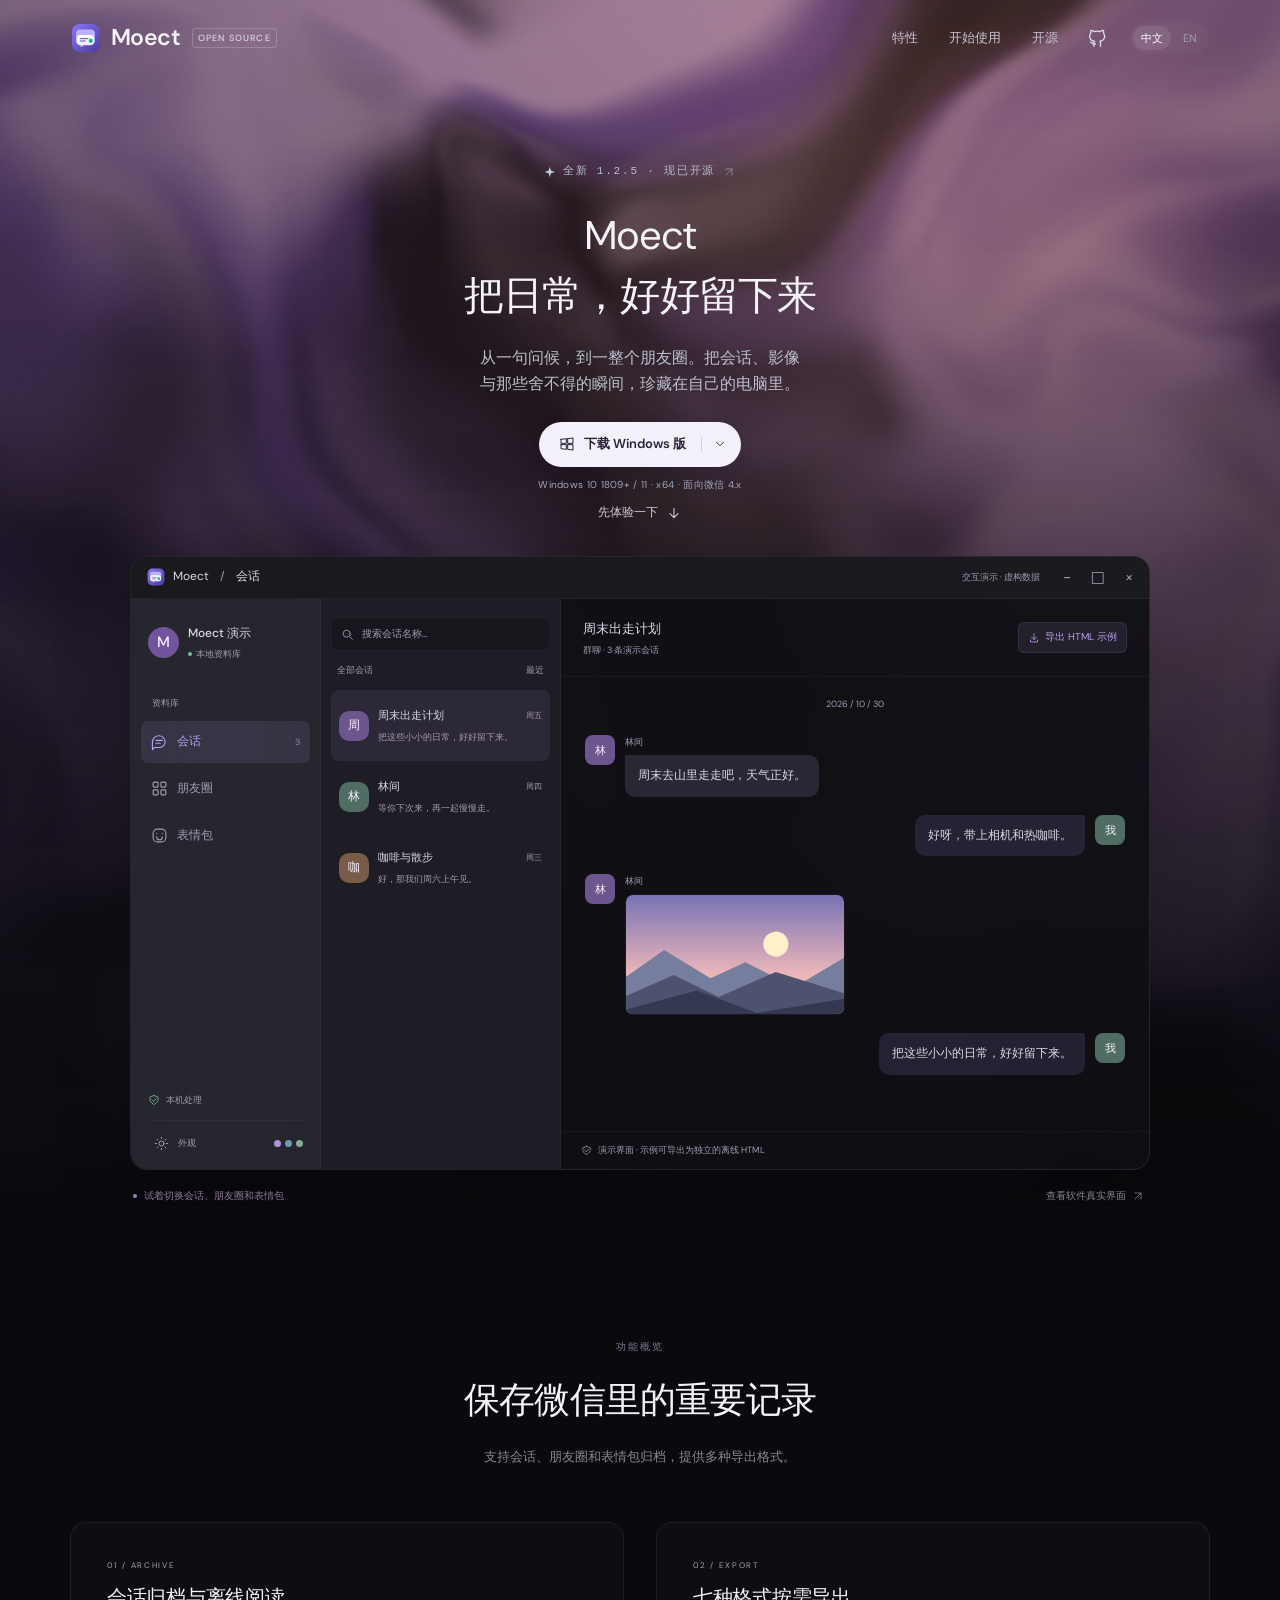
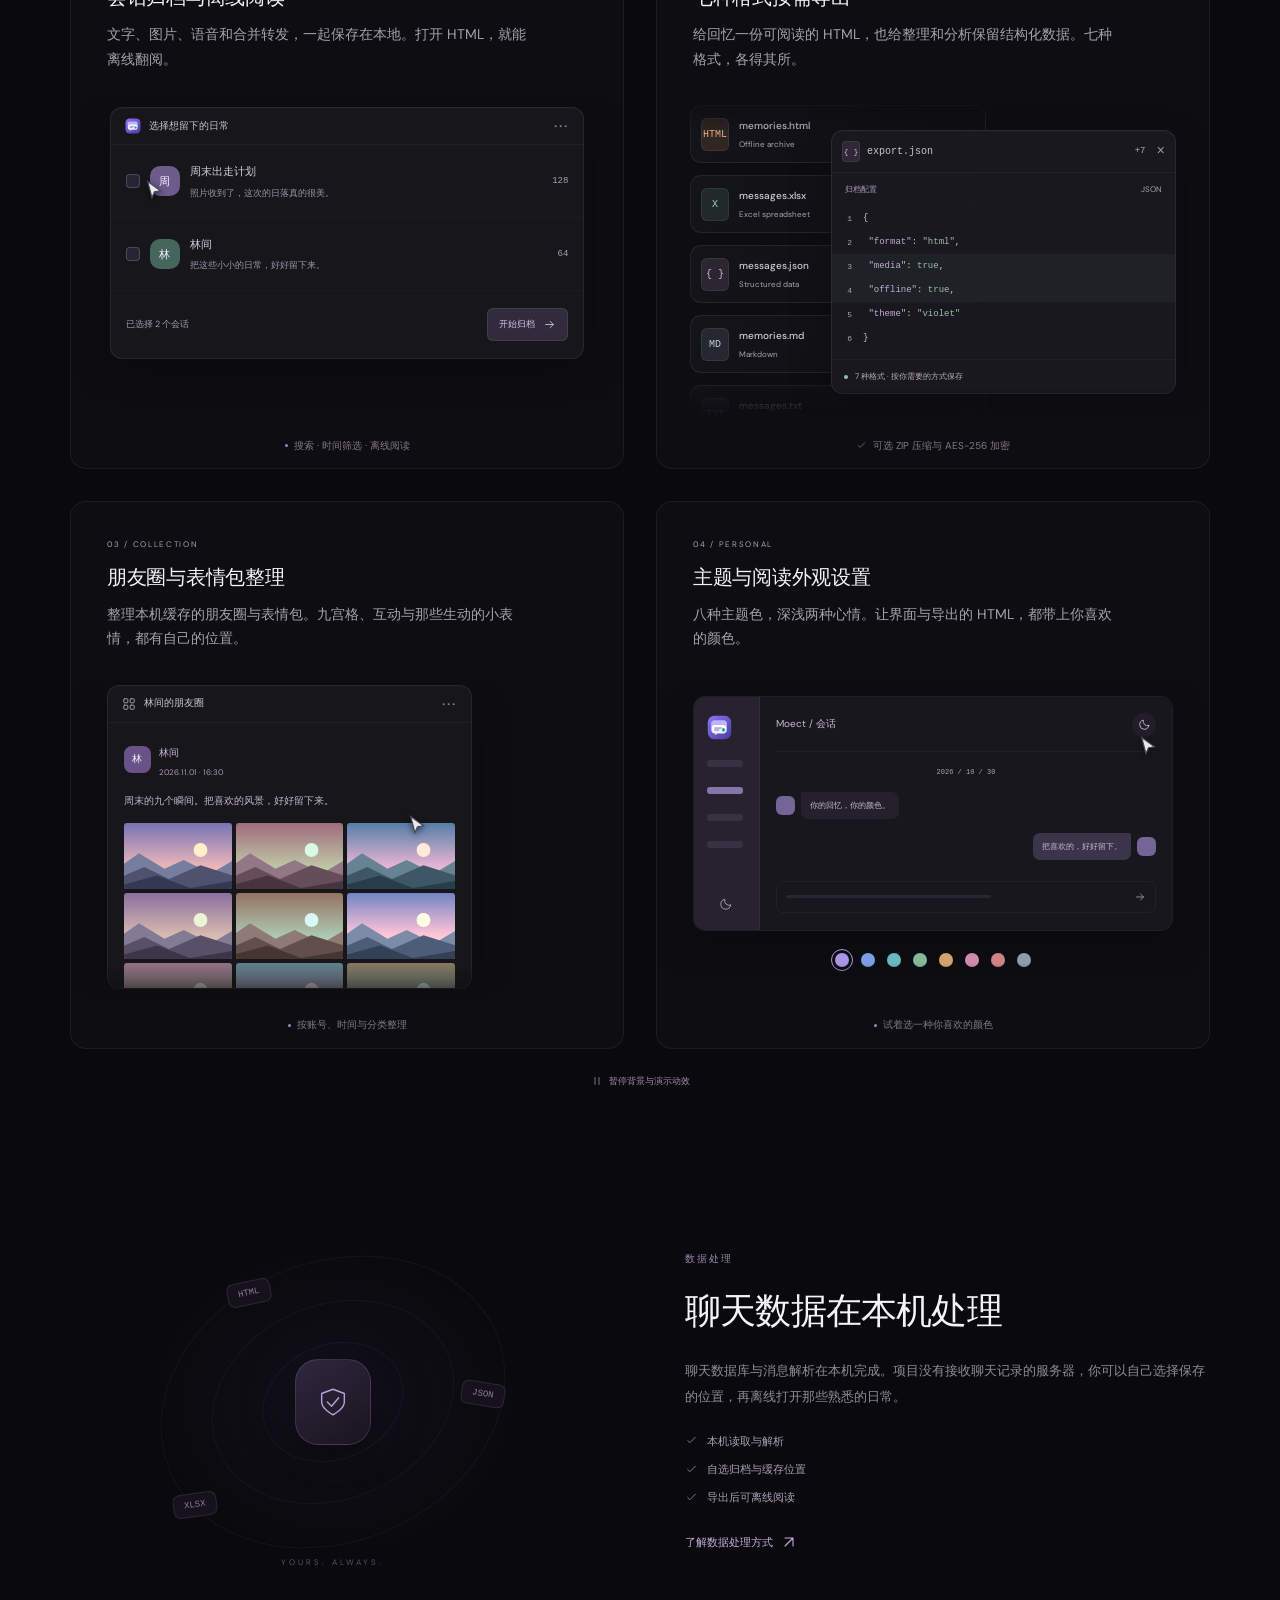
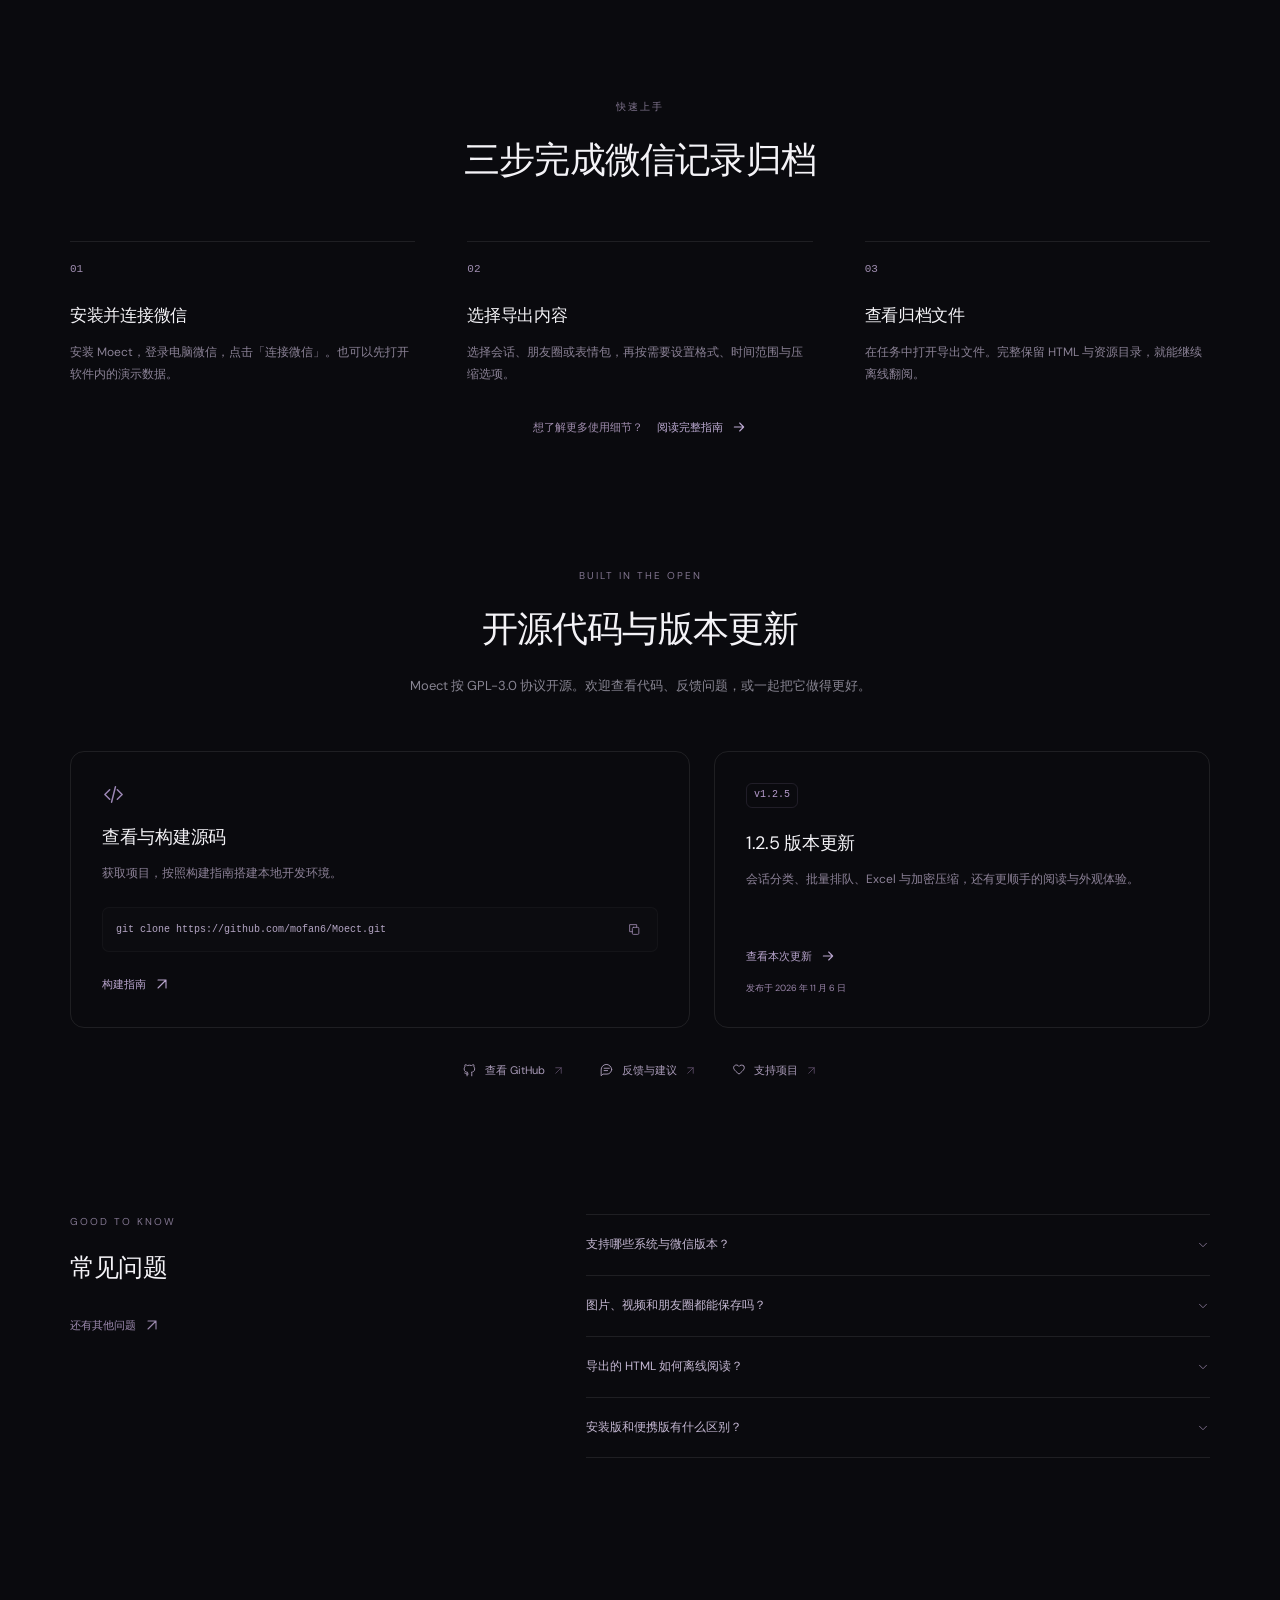
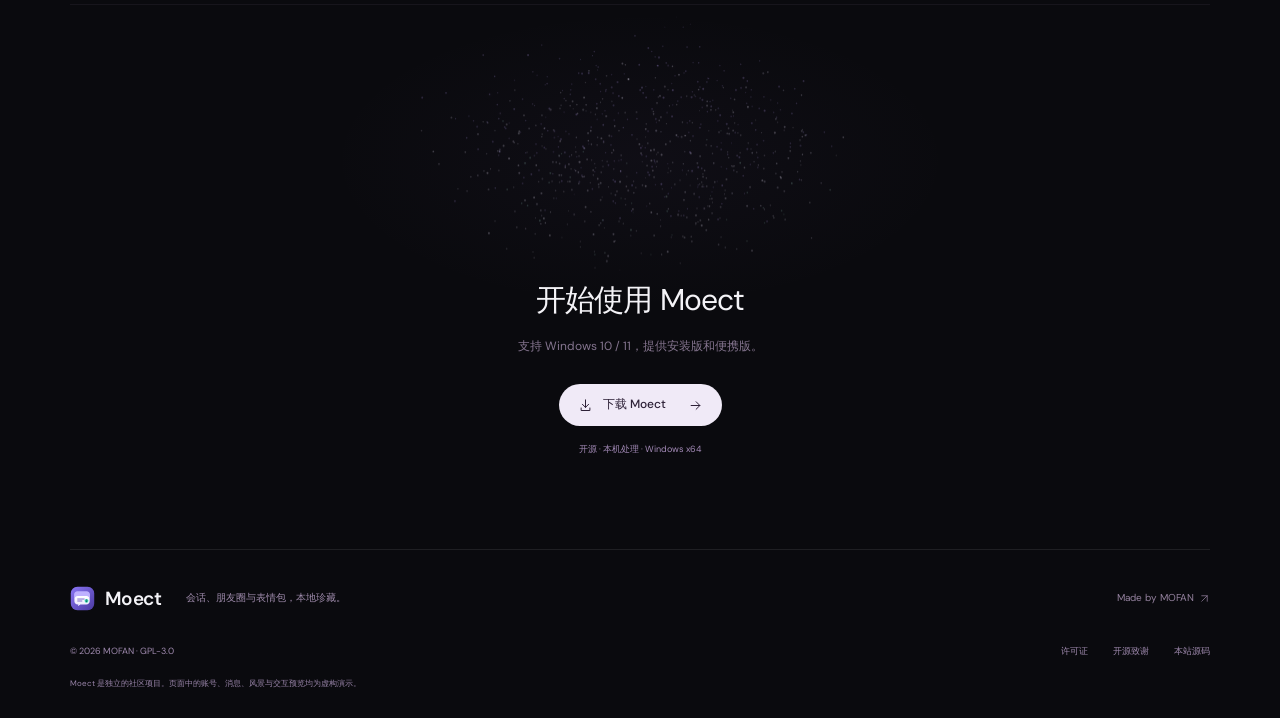
==== commit 7922104b: "Remove the hero particle overlay and retain the footer animation" ====
--- a/moect/index.html
+++ b/moect/index.html
@@ -30,10 +30,10 @@
       type="font/woff2"
       crossorigin
     />
-    <link rel="stylesheet" href="styles.css?v=20261107-7" />
-    <script src="app.js?v=20261107-7" defer></script>
-    <script src="visuals.js?v=20261107-7" defer></script>
-    <script src="convergence.js?v=20261107-7" defer></script>
+    <link rel="stylesheet" href="styles.css?v=20261107-8" />
+    <script src="app.js?v=20261107-8" defer></script>
+    <script src="visuals.js?v=20261107-8" defer></script>
+    <script src="convergence.js?v=20261107-8" defer></script>
   </head>
   <body>
     <a class="skip-link" href="#main" data-i18n="skip">跳至主要内容</a>
@@ -178,7 +178,6 @@
         <div class="hero-atmosphere" aria-hidden="true">
           <canvas id="fluid-field"></canvas>
         </div>
-        <canvas class="hero-particles" aria-hidden="true"></canvas>
         <div class="hero-copy container">
           <a
             class="release-badge"
--- a/moect/styles.css
+++ b/moect/styles.css
@@ -289,16 +289,6 @@
 }
 .field-ready #fluid-field {
   opacity: 1;
-}
-.hero-particles {
-  position: absolute;
-  inset: 0 0 auto;
-  width: 100%;
-  height: 620px;
-  z-index: 0;
-  opacity: 0.32;
-  pointer-events: none;
-  mask-image: linear-gradient(transparent, #000 9%, #000 85%, transparent);
 }
 .hero-copy {
   text-align: center;
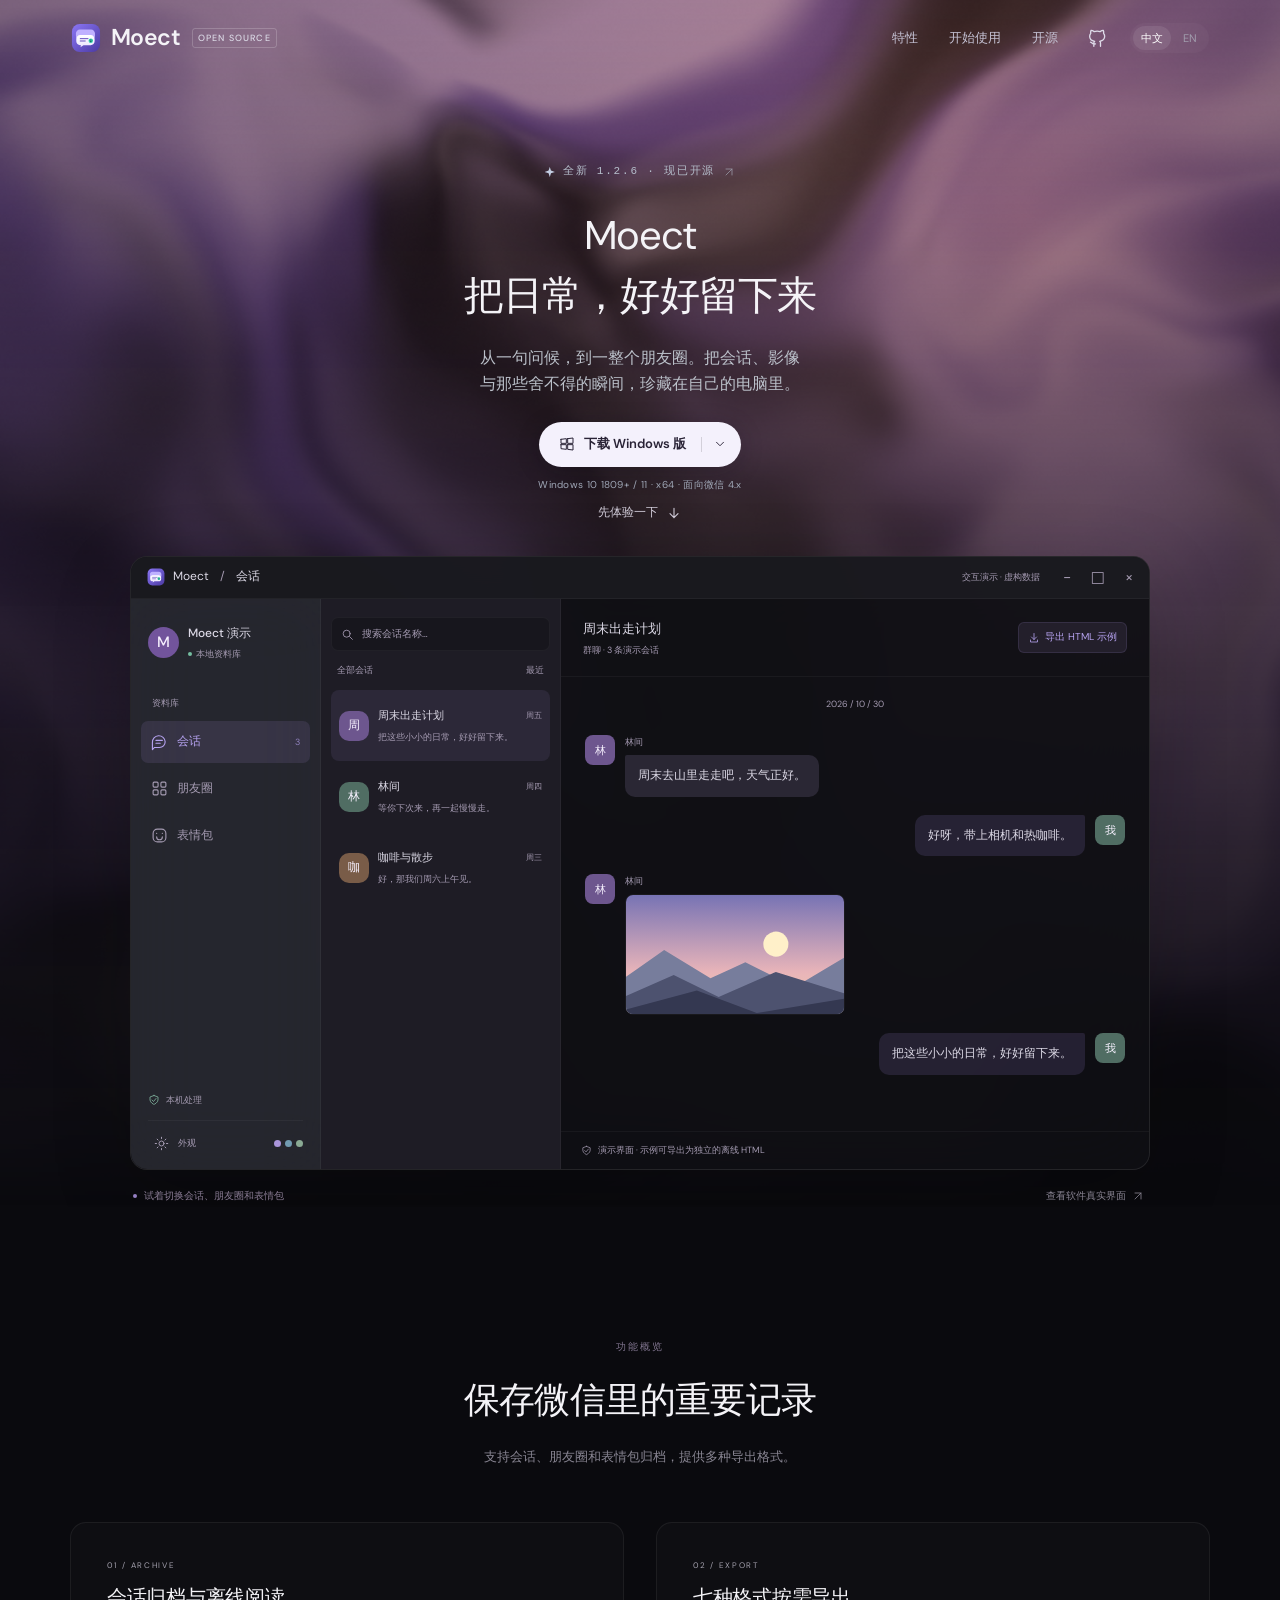
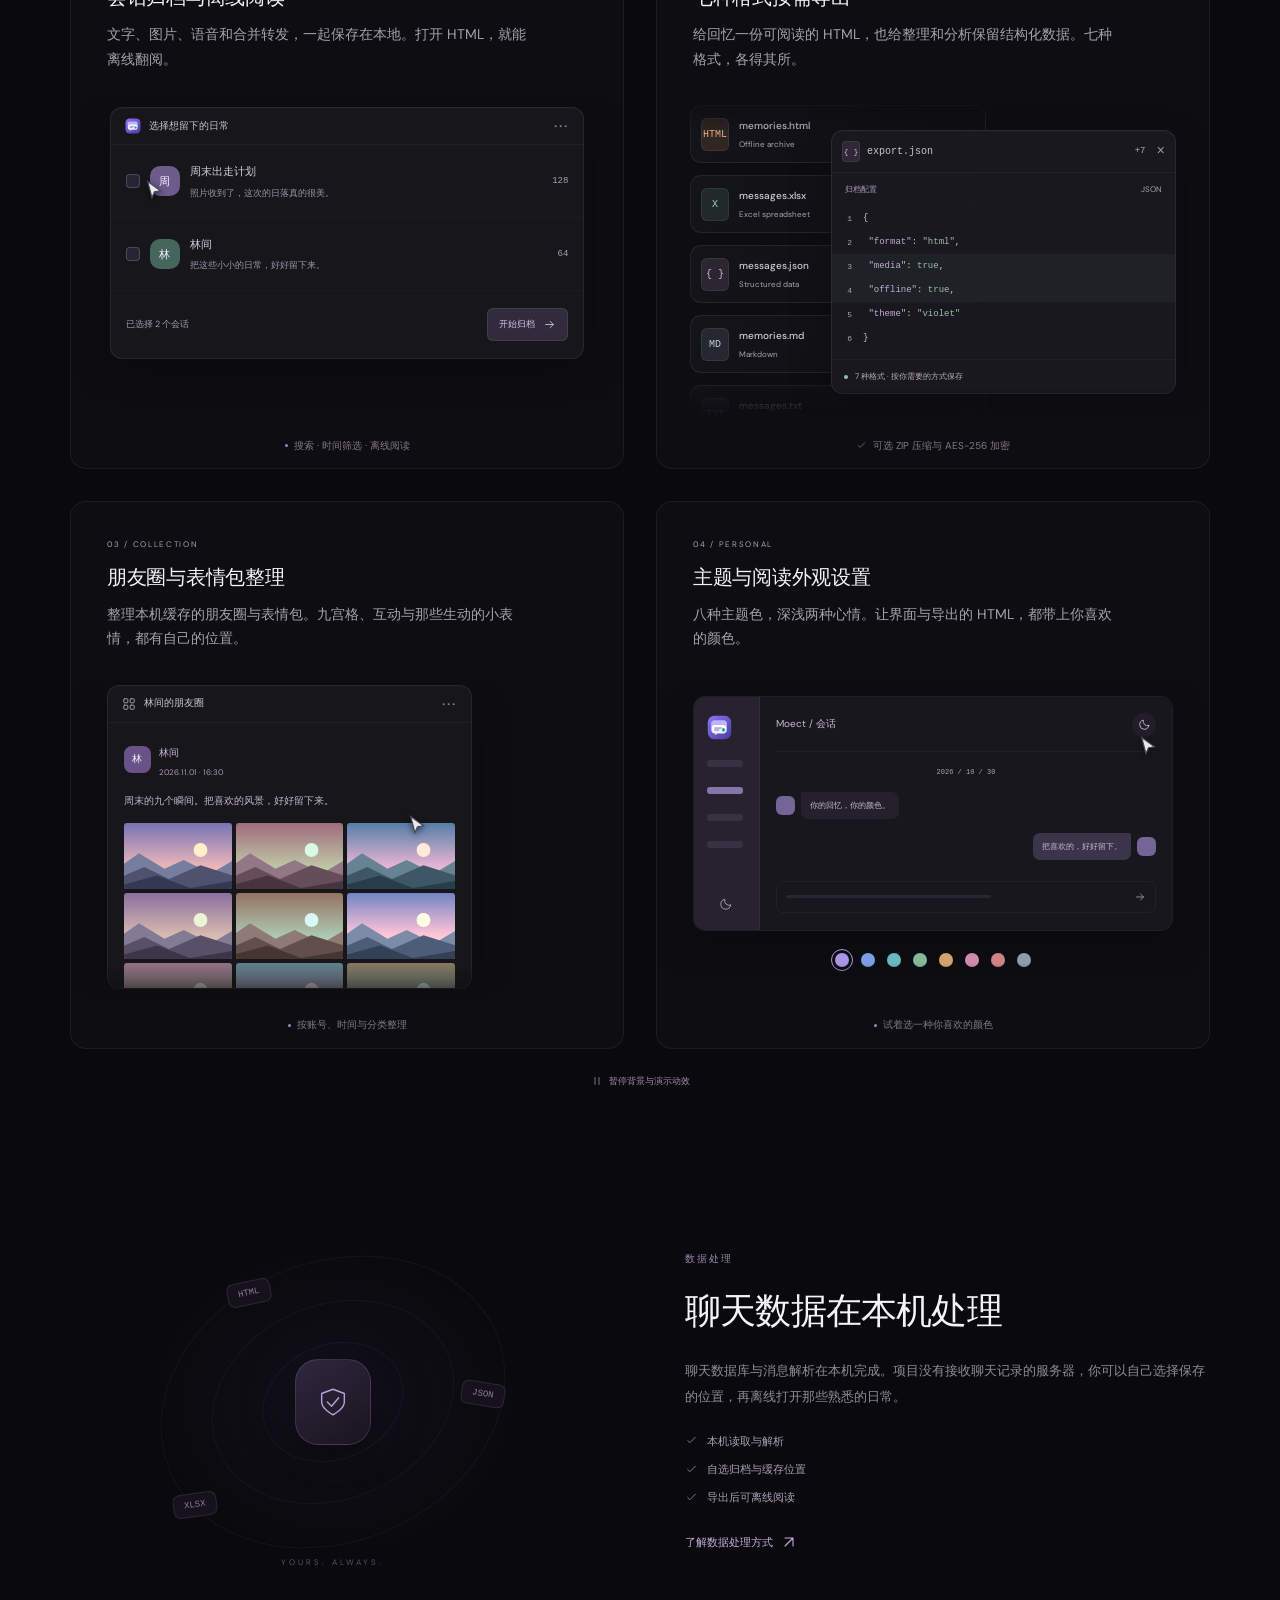
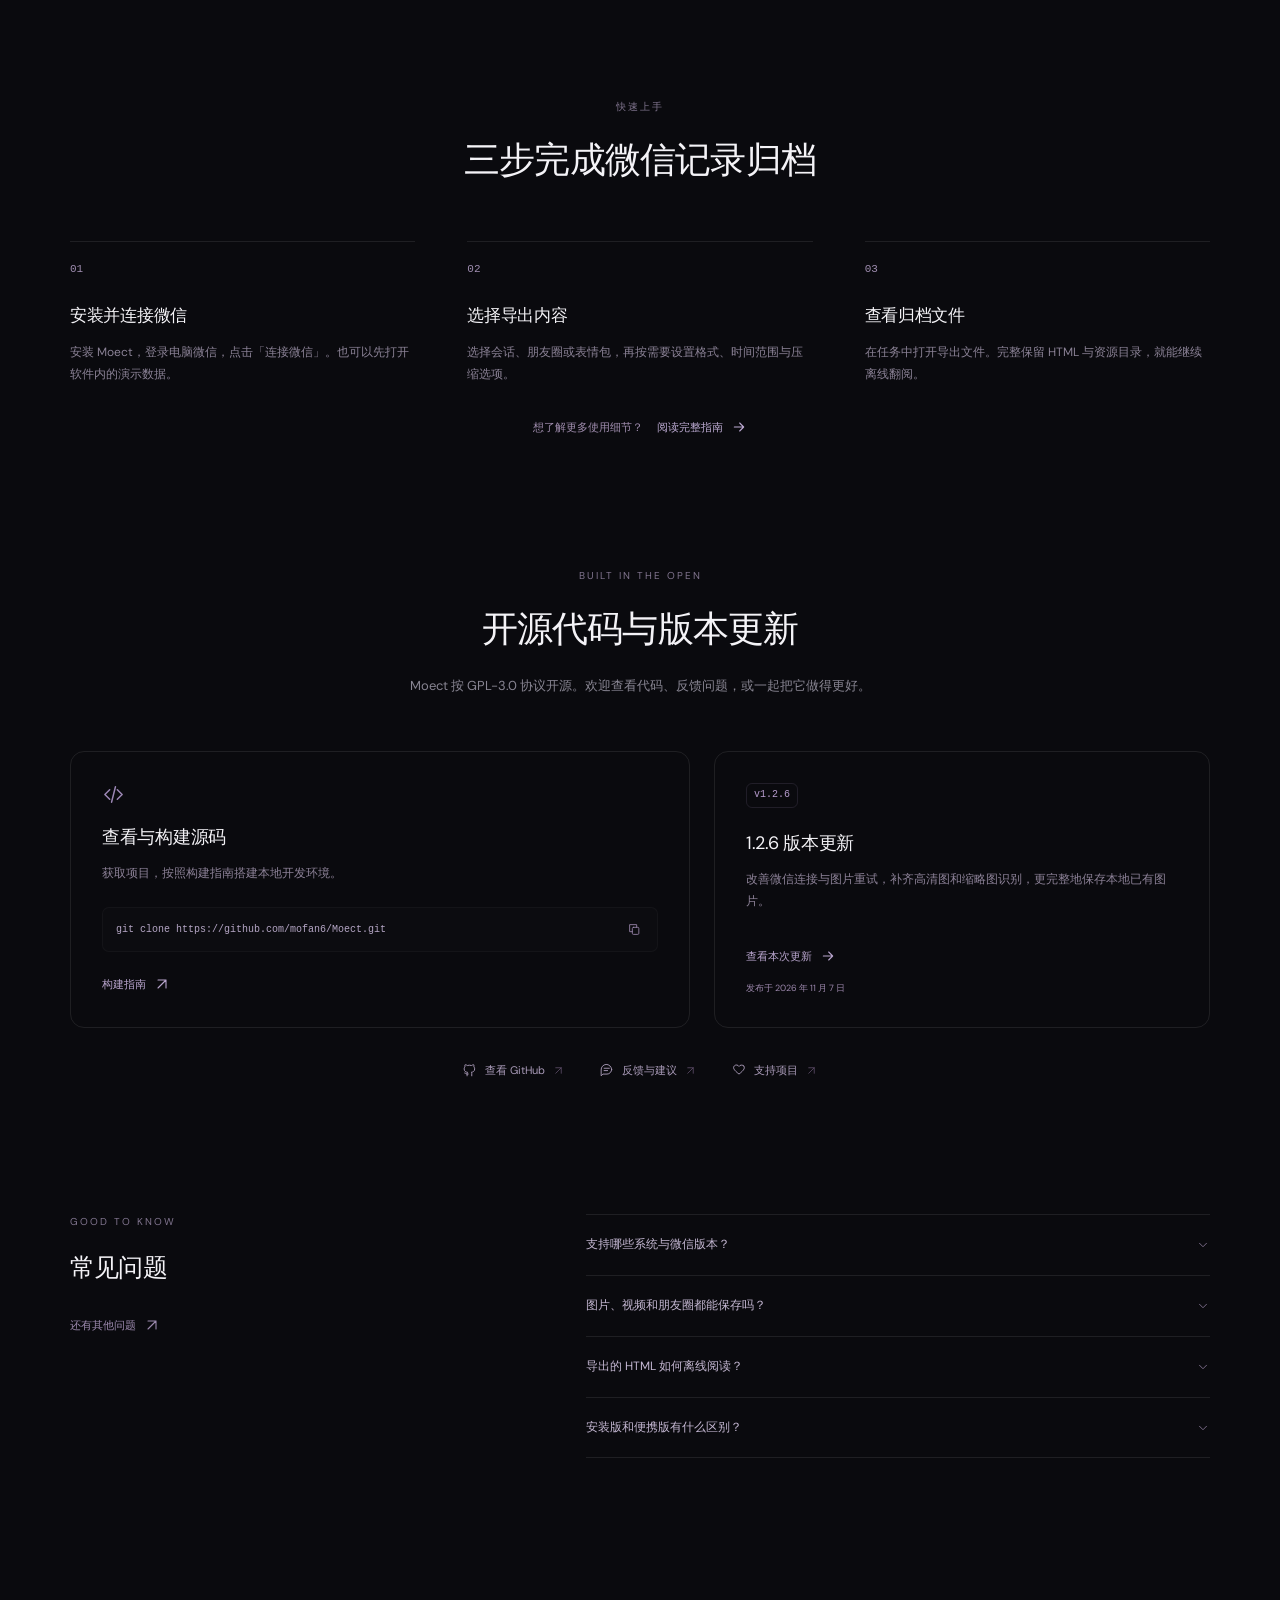
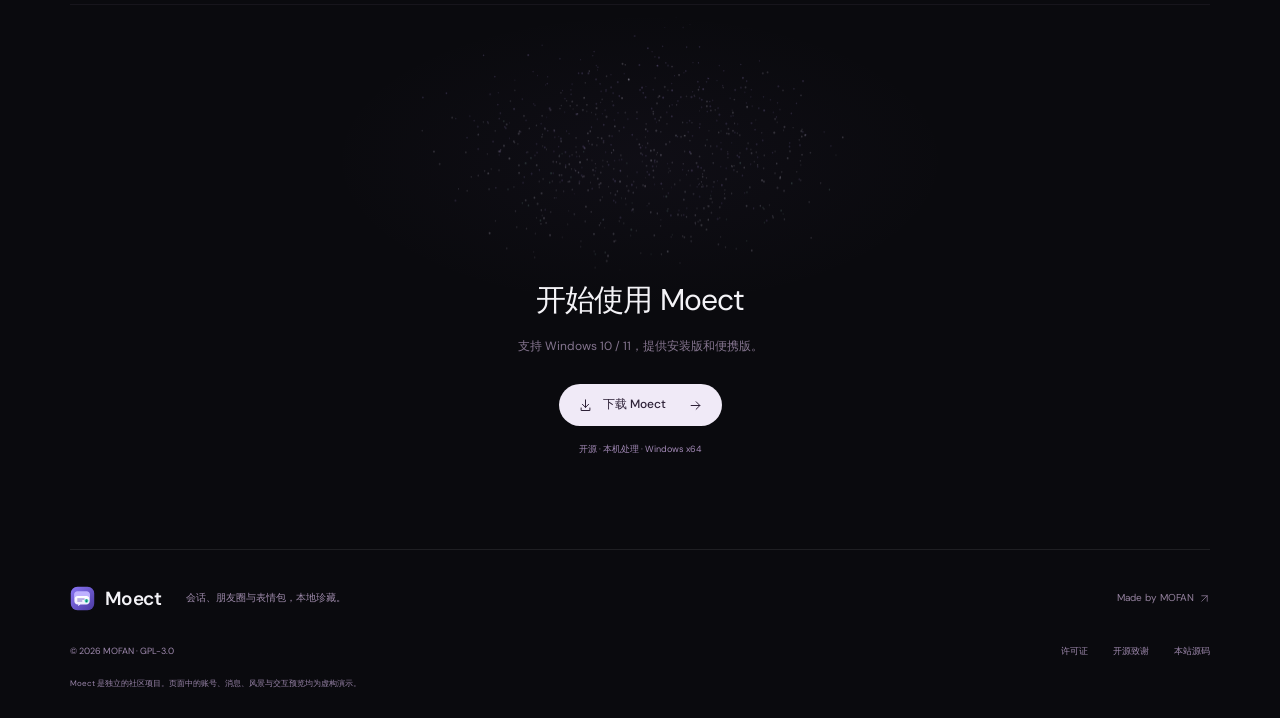
==== commit df30a3c7: "Update Moect website downloads and release notes to 1.2.6" ====
--- a/moect/index.html
+++ b/moect/index.html
@@ -31,7 +31,7 @@
       crossorigin
     />
     <link rel="stylesheet" href="styles.css?v=20261107-8" />
-    <script src="app.js?v=20261107-8" defer></script>
+    <script src="app.js?v=20261107-126" defer></script>
     <script src="visuals.js?v=20261107-8" defer></script>
     <script src="convergence.js?v=20261107-8" defer></script>
   </head>
@@ -181,11 +181,11 @@
         <div class="hero-copy container">
           <a
             class="release-badge"
-            href="https://github.com/mofan6/Moect/releases/tag/v1.2.5"
+            href="https://github.com/mofan6/Moect/releases/tag/v1.2.6"
             target="_blank"
             rel="noopener noreferrer"
             ><span class="status-dot"></span
-            ><span data-i18n="releaseBadge">全新 1.2.5 · 现已开源</span
+            ><span data-i18n="releaseBadge">全新 1.2.6 · 现已开源</span
             ><svg class="icon"><use href="#i-up-right" /></svg
           ></a>
           <h1 id="hero-title">
@@ -204,7 +204,7 @@
               <div class="download-split">
                 <a
                   class="primary-download"
-                  href="https://github.com/mofan6/Moect/releases/download/v1.2.5/Moect-1.2.5-Setup-x64.exe"
+                  href="https://github.com/mofan6/Moect/releases/download/v1.2.6/Moect-1.2.6-Setup-x64.exe"
                   ><svg class="icon"><use href="#i-windows" /></svg
                   ><span data-i18n="downloadWindows">下载 Windows 版</span></a
                 ><button
@@ -219,17 +219,17 @@
               </div>
               <div class="download-menu" id="download-menu" hidden>
                 <a
-                  href="https://github.com/mofan6/Moect/releases/download/v1.2.5/Moect-1.2.5-Setup-x64.exe"
+                  href="https://github.com/mofan6/Moect/releases/download/v1.2.6/Moect-1.2.6-Setup-x64.exe"
                   ><svg class="icon"><use href="#i-download" /></svg
                   ><span
                     ><strong data-i18n="installer">Windows 安装版</strong
                     ><small data-i18n="installerDetail"
-                      >1.2.5 · x64 · 62.9 MB</small
+                      >1.2.6 · x64 · 62.9 MB</small
                     ></span
                   ><svg class="icon"><use href="#i-up-right" /></svg
                 ></a>
                 <a
-                  href="https://github.com/mofan6/Moect/releases/download/v1.2.5/Moect-1.2.5-Windows-x64.zip"
+                  href="https://github.com/mofan6/Moect/releases/download/v1.2.6/Moect-1.2.6-Windows-x64.zip"
                   ><svg class="icon"><use href="#i-file" /></svg
                   ><span
                     ><strong data-i18n="portable">Windows 便携版</strong
@@ -240,7 +240,7 @@
                 ></a>
                 <a
                   class="checksum-link"
-                  href="https://github.com/mofan6/Moect/releases/download/v1.2.5/SHA256SUMS.txt"
+                  href="https://github.com/mofan6/Moect/releases/download/v1.2.6/SHA256SUMS.txt"
                   data-i18n="checksums"
                   >查看 SHA-256 校验值</a
                 >
@@ -1102,20 +1102,20 @@
             ></a>
           </article>
           <article class="release-card">
-            <span class="release-card-badge">v1.2.5</span>
-            <h3 data-i18n="releaseTitle">1.2.5 版本更新</h3>
+            <span class="release-card-badge">v1.2.6</span>
+            <h3 data-i18n="releaseTitle">1.2.6 版本更新</h3>
             <p data-i18n="releaseDescription">
-              会话分类、批量排队、Excel 与加密压缩，还有更顺手的阅读与外观体验。
+              改善微信连接与图片重试，补齐高清图和缩略图识别，更完整地保存本地已有图片。
             </p>
             <a
               class="text-link"
-              href="https://github.com/mofan6/Moect/releases/tag/v1.2.5"
+              href="https://github.com/mofan6/Moect/releases/tag/v1.2.6"
               target="_blank"
               rel="noopener noreferrer"
               ><span data-i18n="releaseLink">查看本次更新</span
               ><svg class="icon"><use href="#i-arrow" /></svg></a
             ><span class="release-date" data-i18n="releaseDate"
-              >发布于 2026 年 11 月 6 日</span
+              >发布于 2026 年 11 月 7 日</span
             >
           </article>
         </div>
@@ -1223,7 +1223,7 @@
         </p>
         <a
           class="closing-download"
-          href="https://github.com/mofan6/Moect/releases/download/v1.2.5/Moect-1.2.5-Setup-x64.exe"
+          href="https://github.com/mofan6/Moect/releases/download/v1.2.6/Moect-1.2.6-Setup-x64.exe"
           ><svg class="icon"><use href="#i-download" /></svg
           ><span data-i18n="downloadMoect">下载 Moect</span
           ><svg class="icon"><use href="#i-arrow" /></svg></a
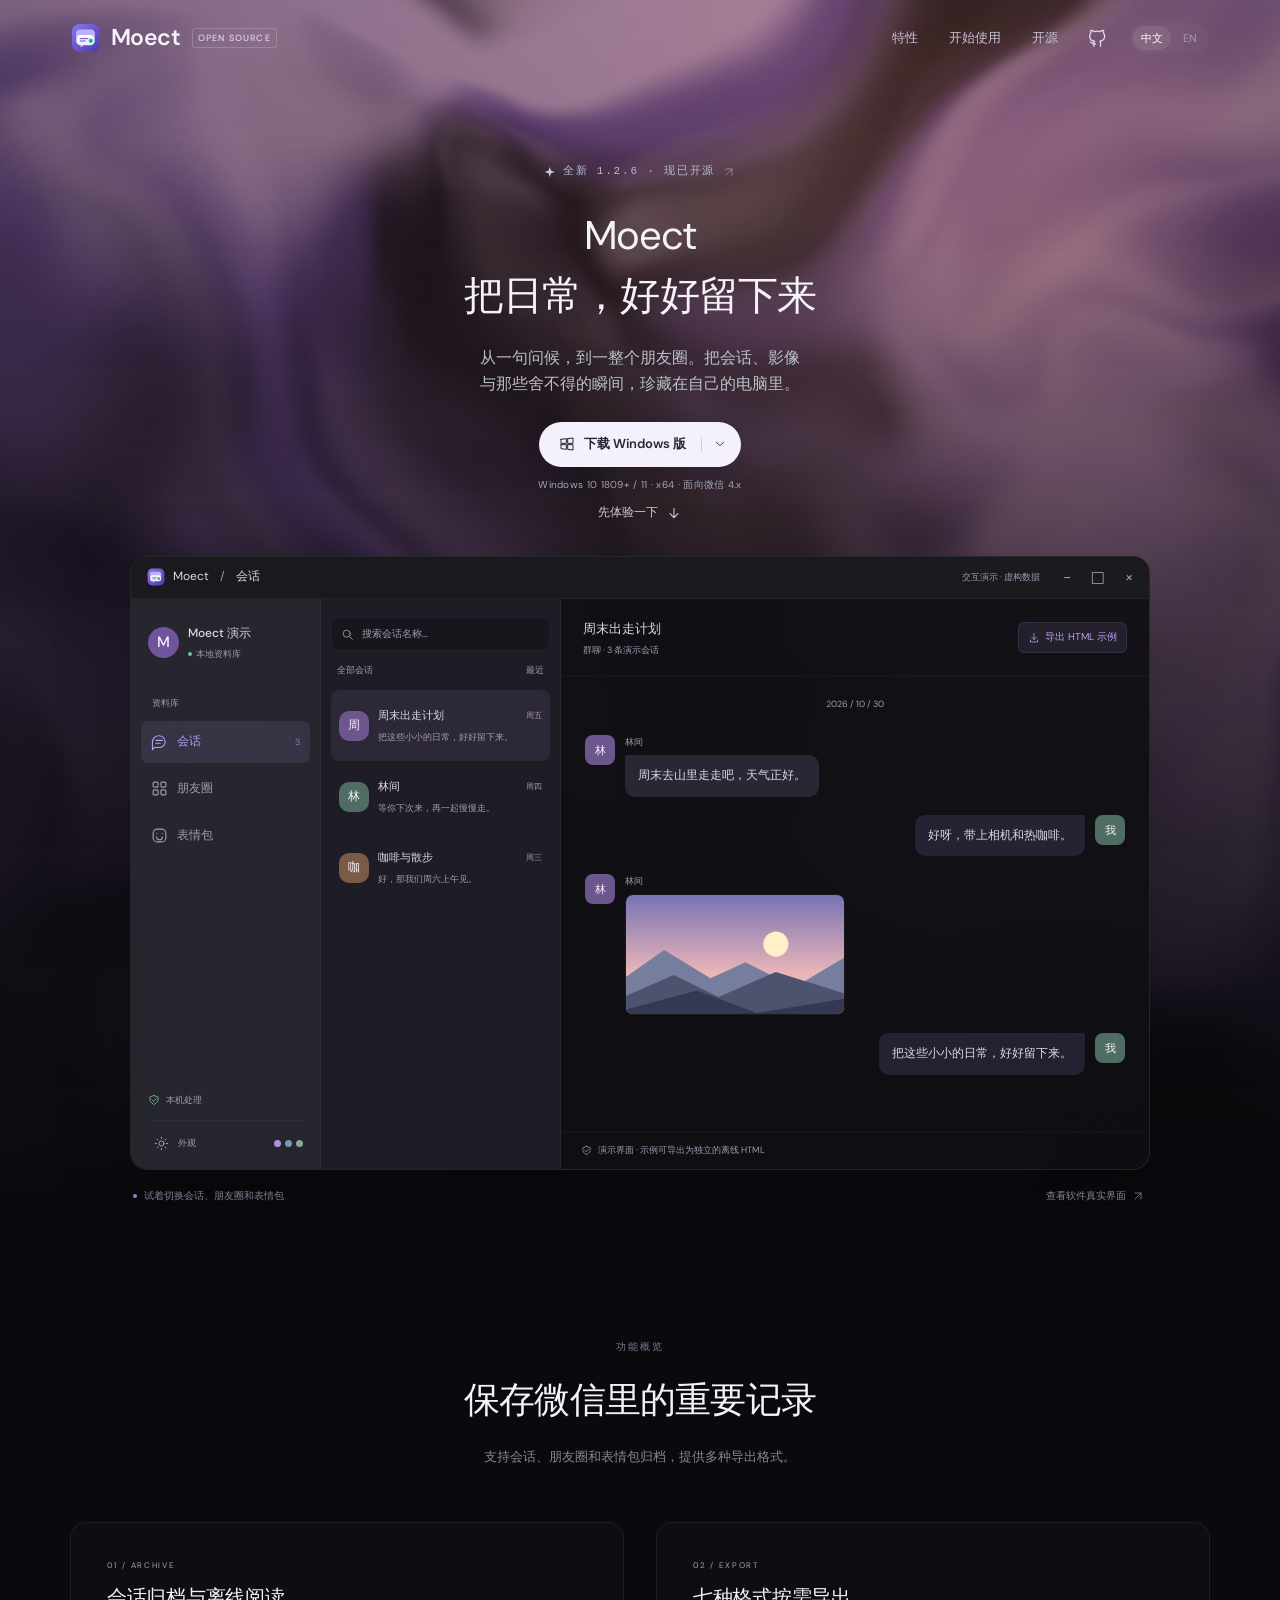
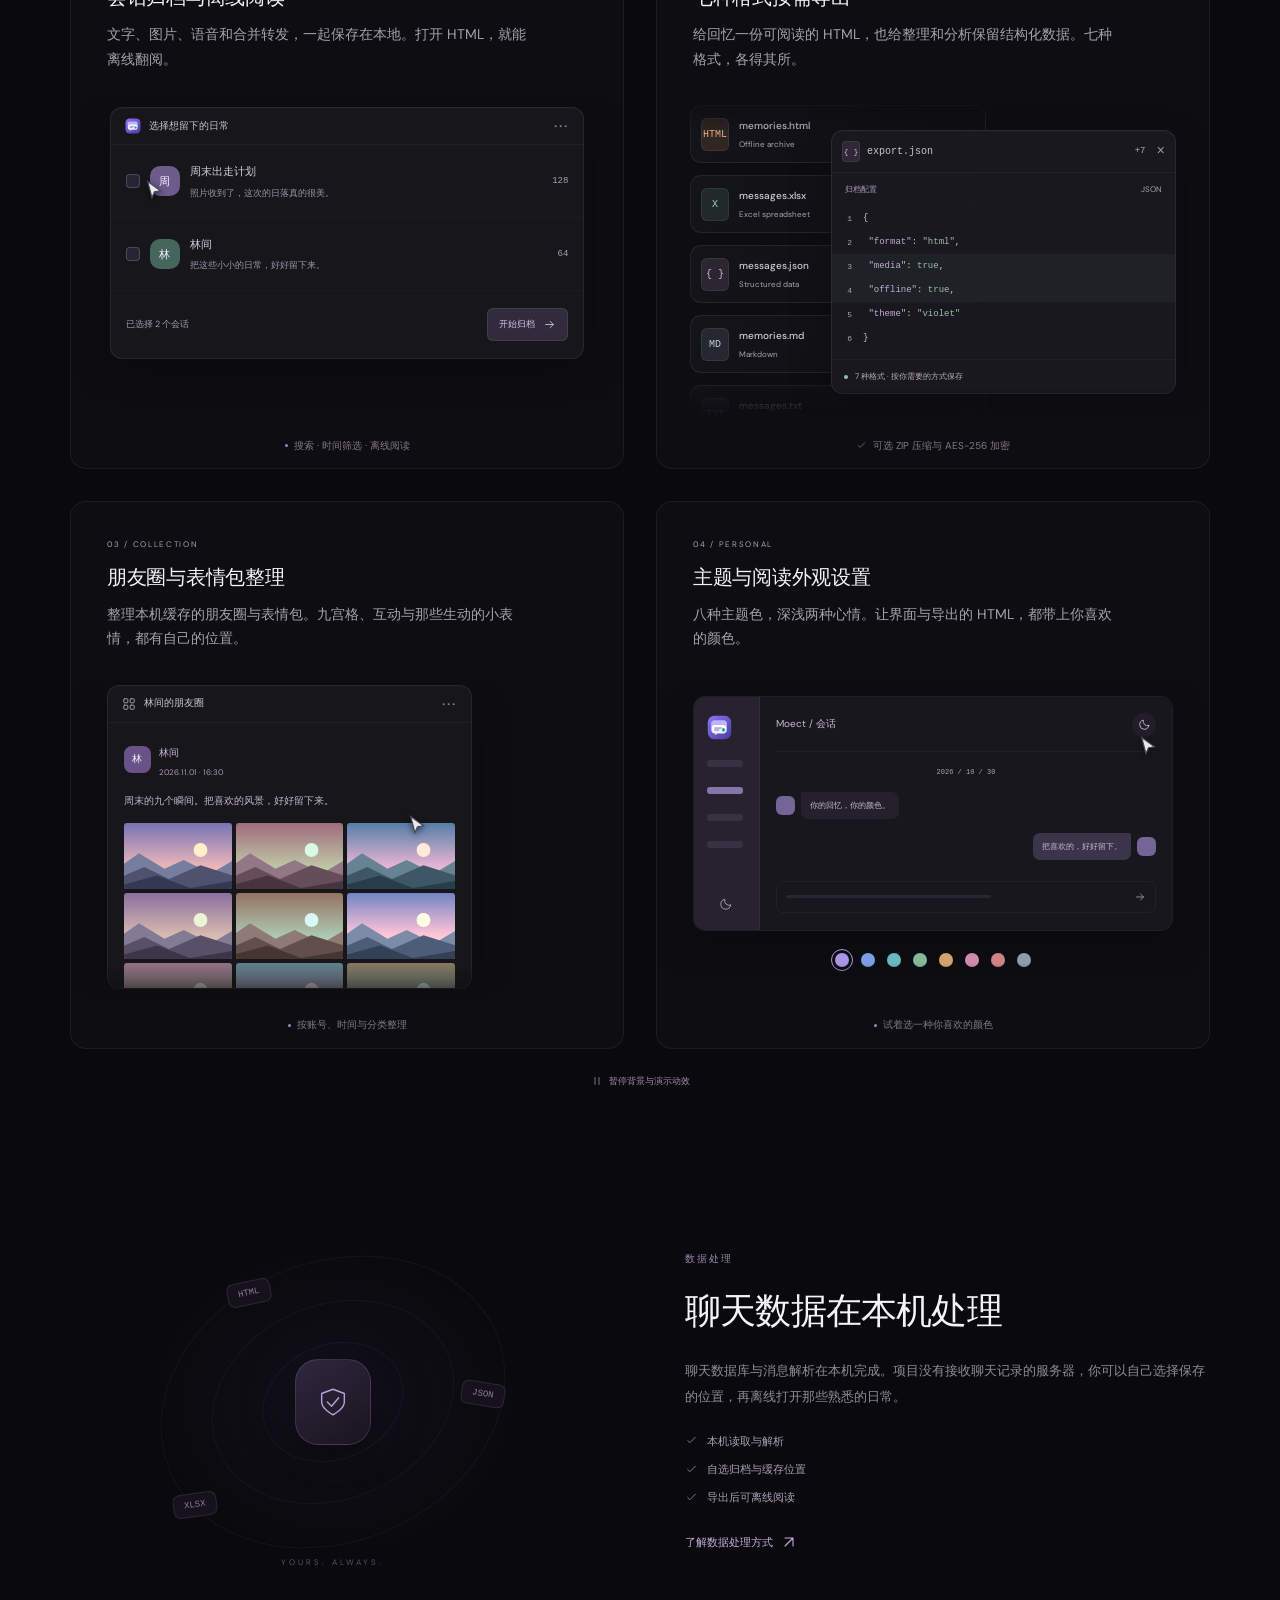
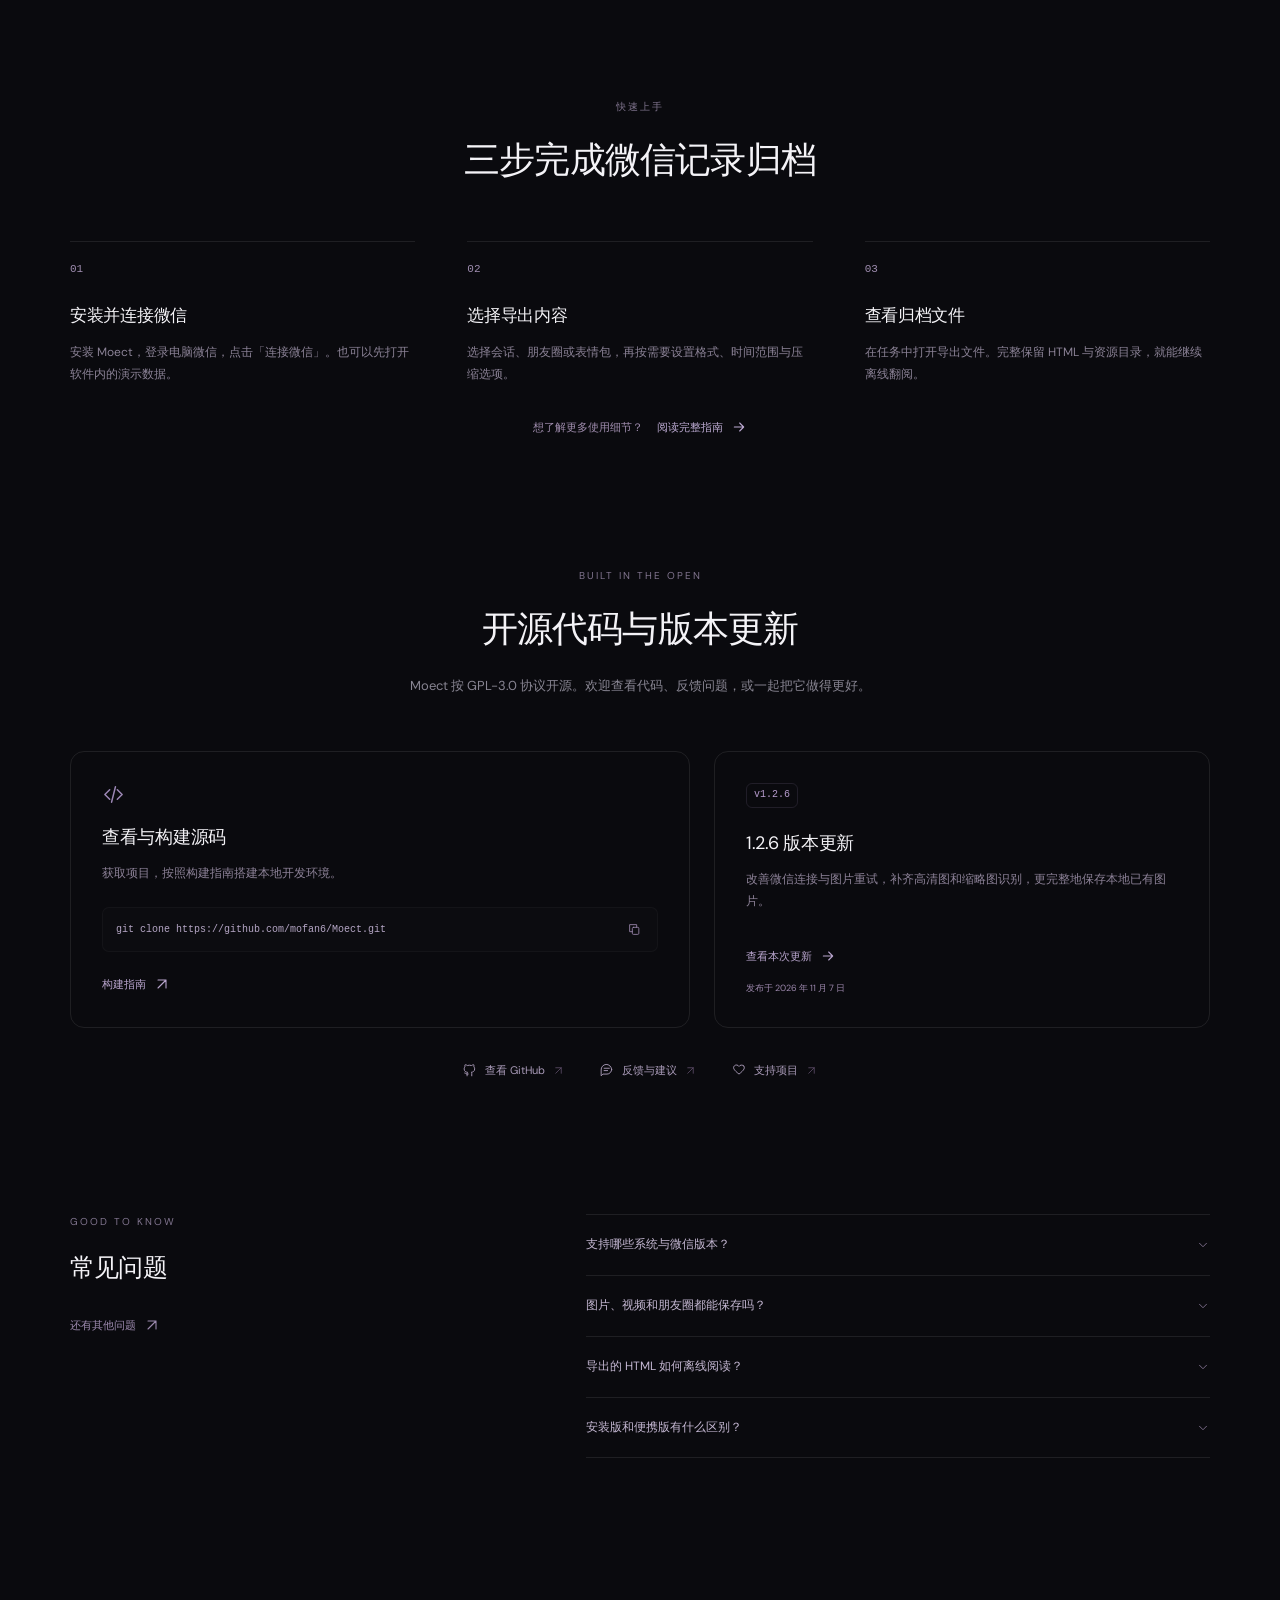
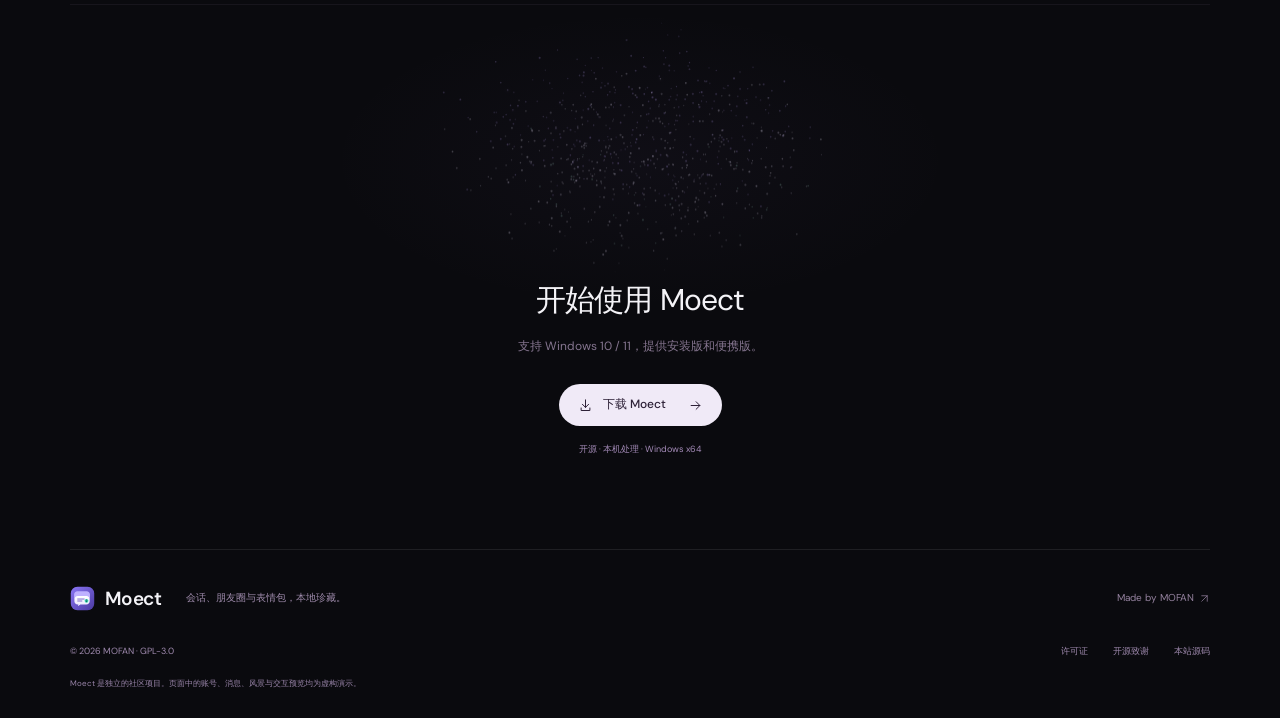
==== commit 47844902: "Fix the interactive demo background in light mode" ====
--- a/moect/index.html
+++ b/moect/index.html
@@ -30,7 +30,7 @@
       type="font/woff2"
       crossorigin
     />
-    <link rel="stylesheet" href="styles.css?v=20261107-8" />
+    <link rel="stylesheet" href="styles.css?v=20261107-9" />
     <script src="app.js?v=20261107-126" defer></script>
     <script src="visuals.js?v=20261107-8" defer></script>
     <script src="convergence.js?v=20261107-8" defer></script>
--- a/moect/styles.css
+++ b/moect/styles.css
@@ -539,6 +539,7 @@
   --demo-selected: #8970ca1a;
   --demo-accent: #72509e;
   color-scheme: light;
+  background: var(--demo-bg);
 }
 .app-titlebar {
   height: 42px;
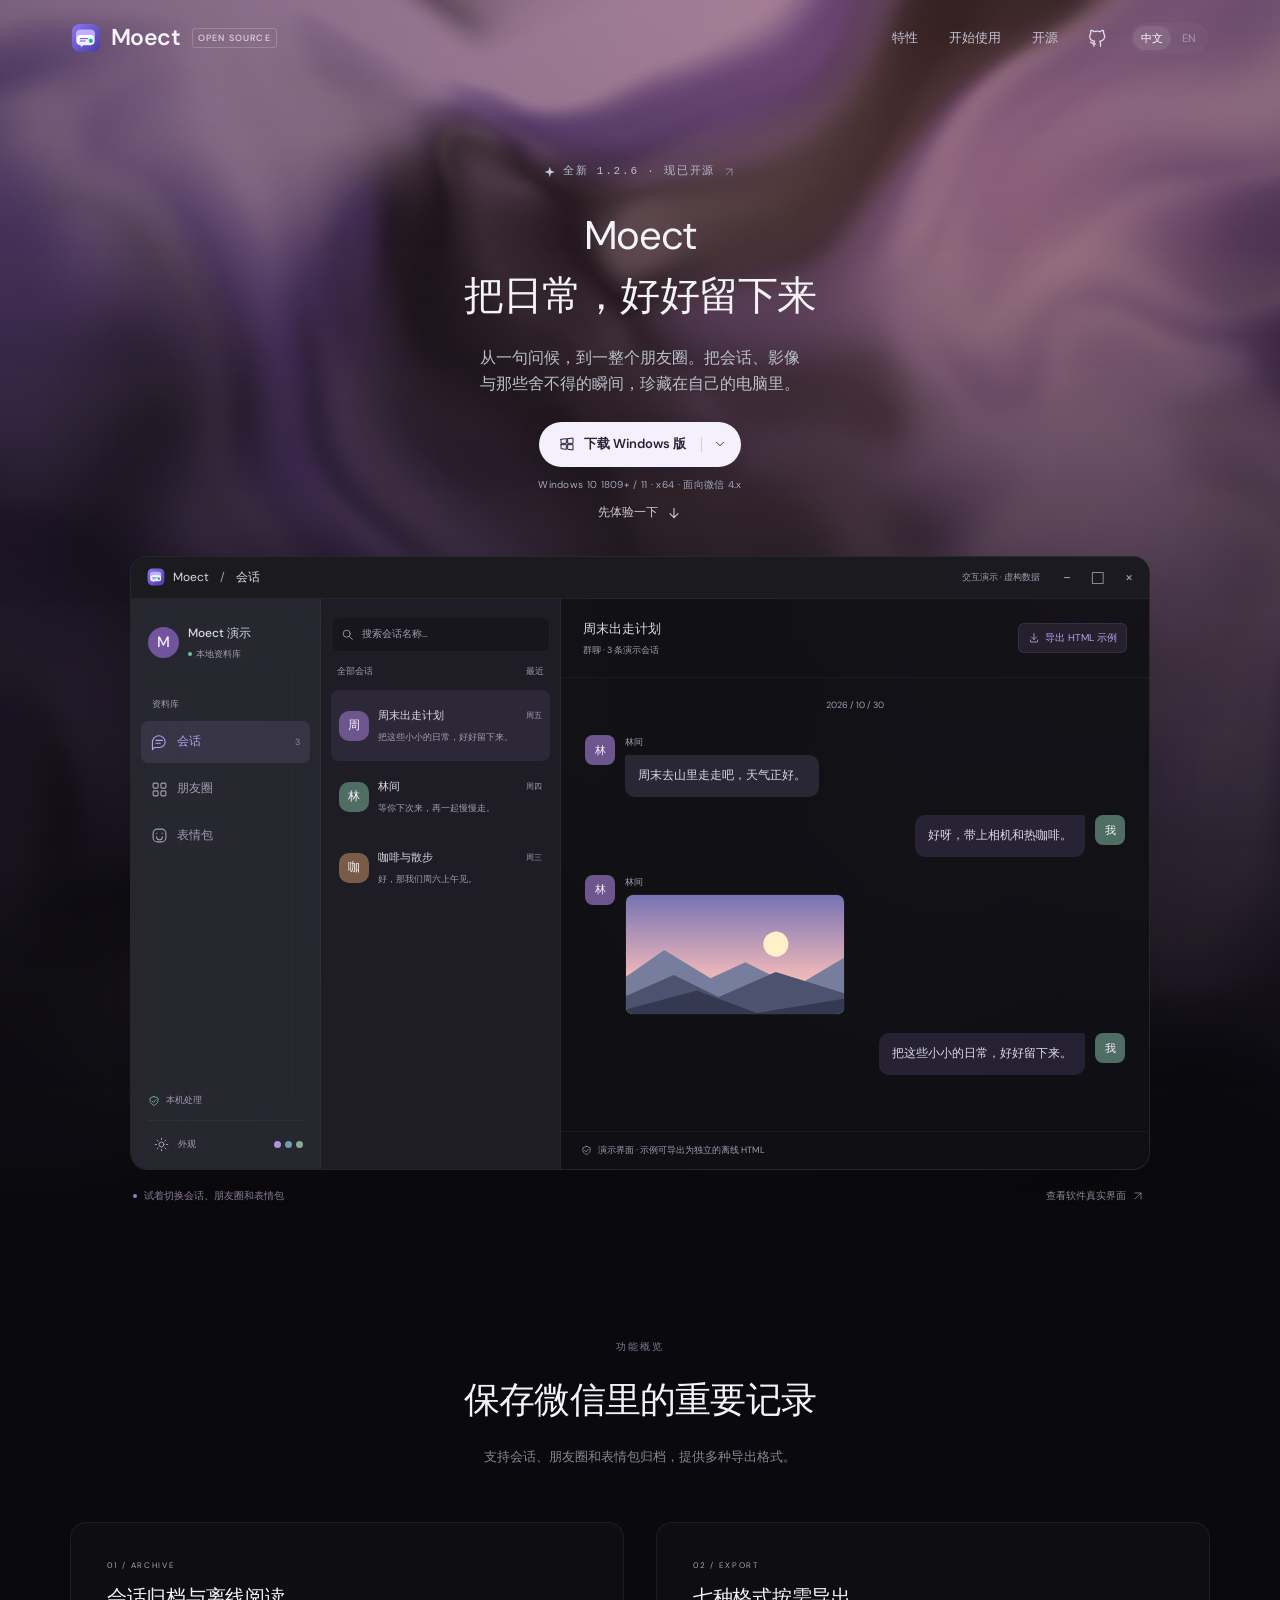
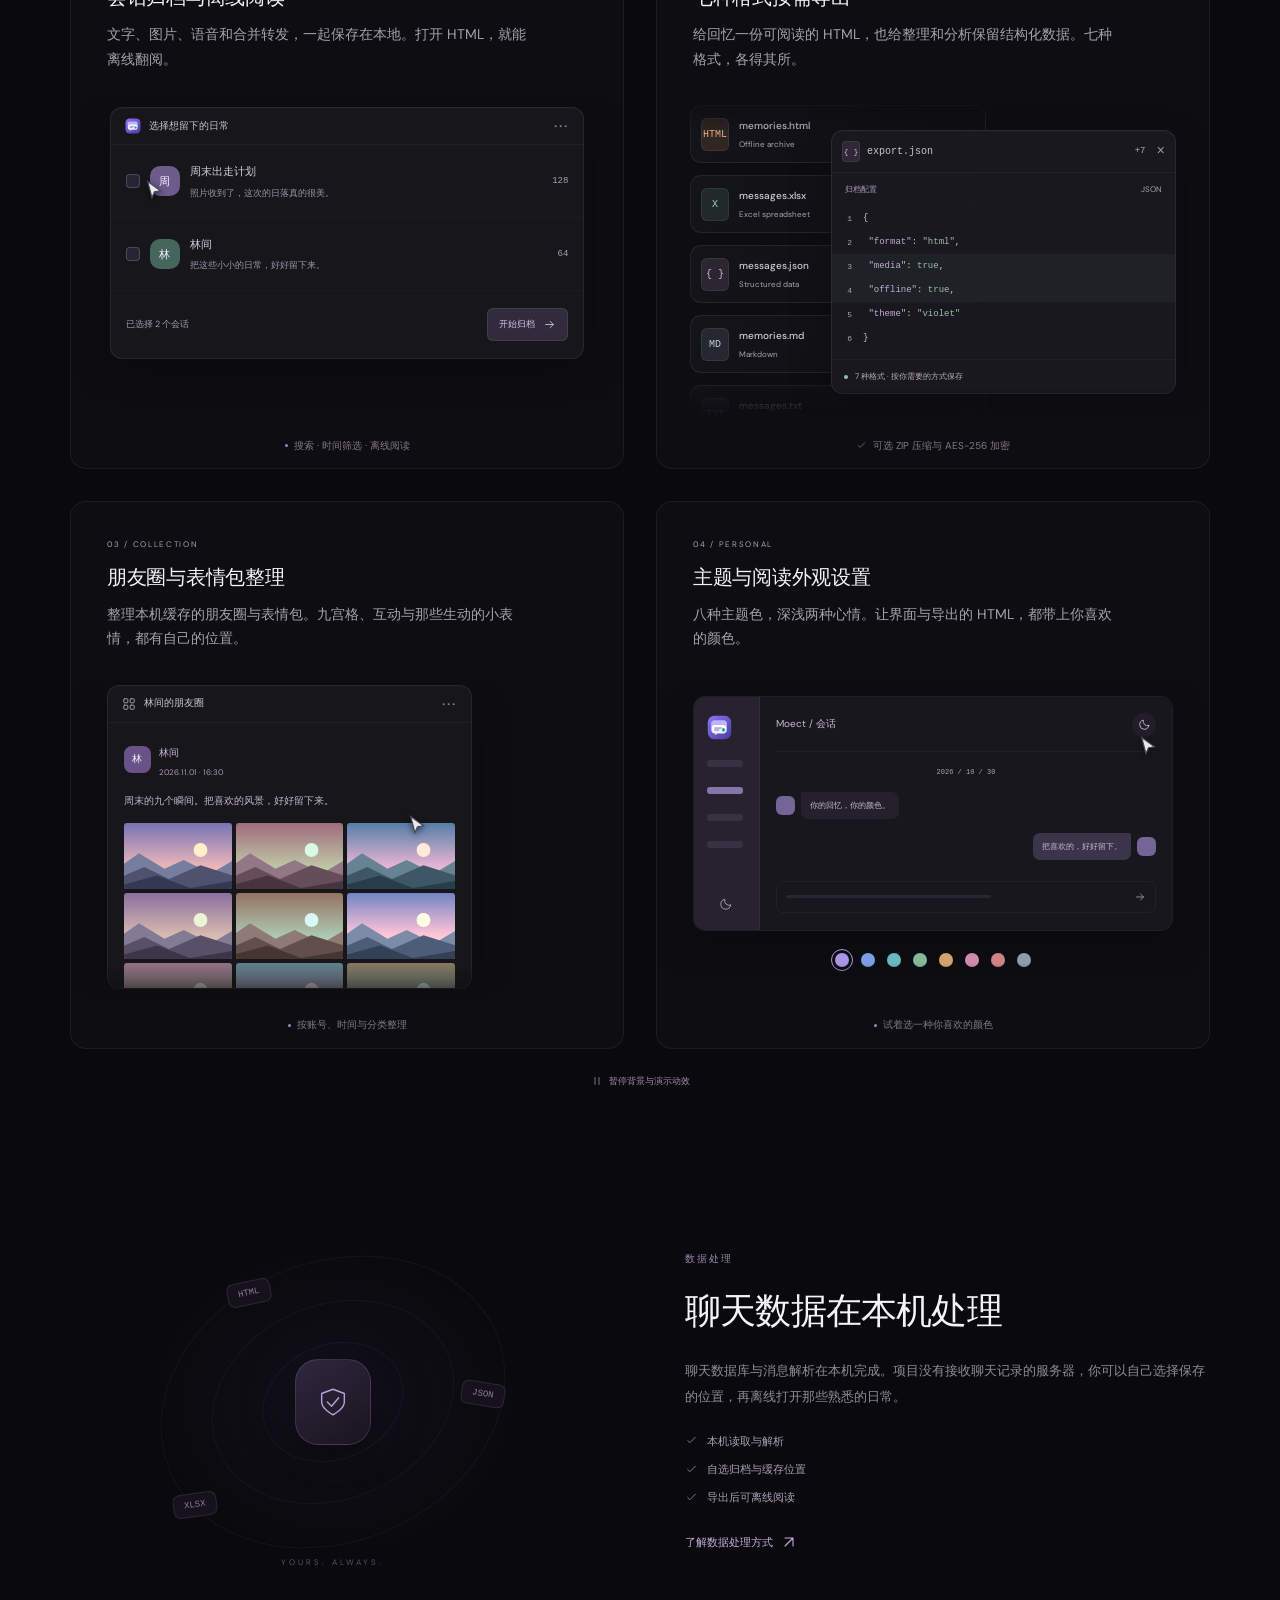
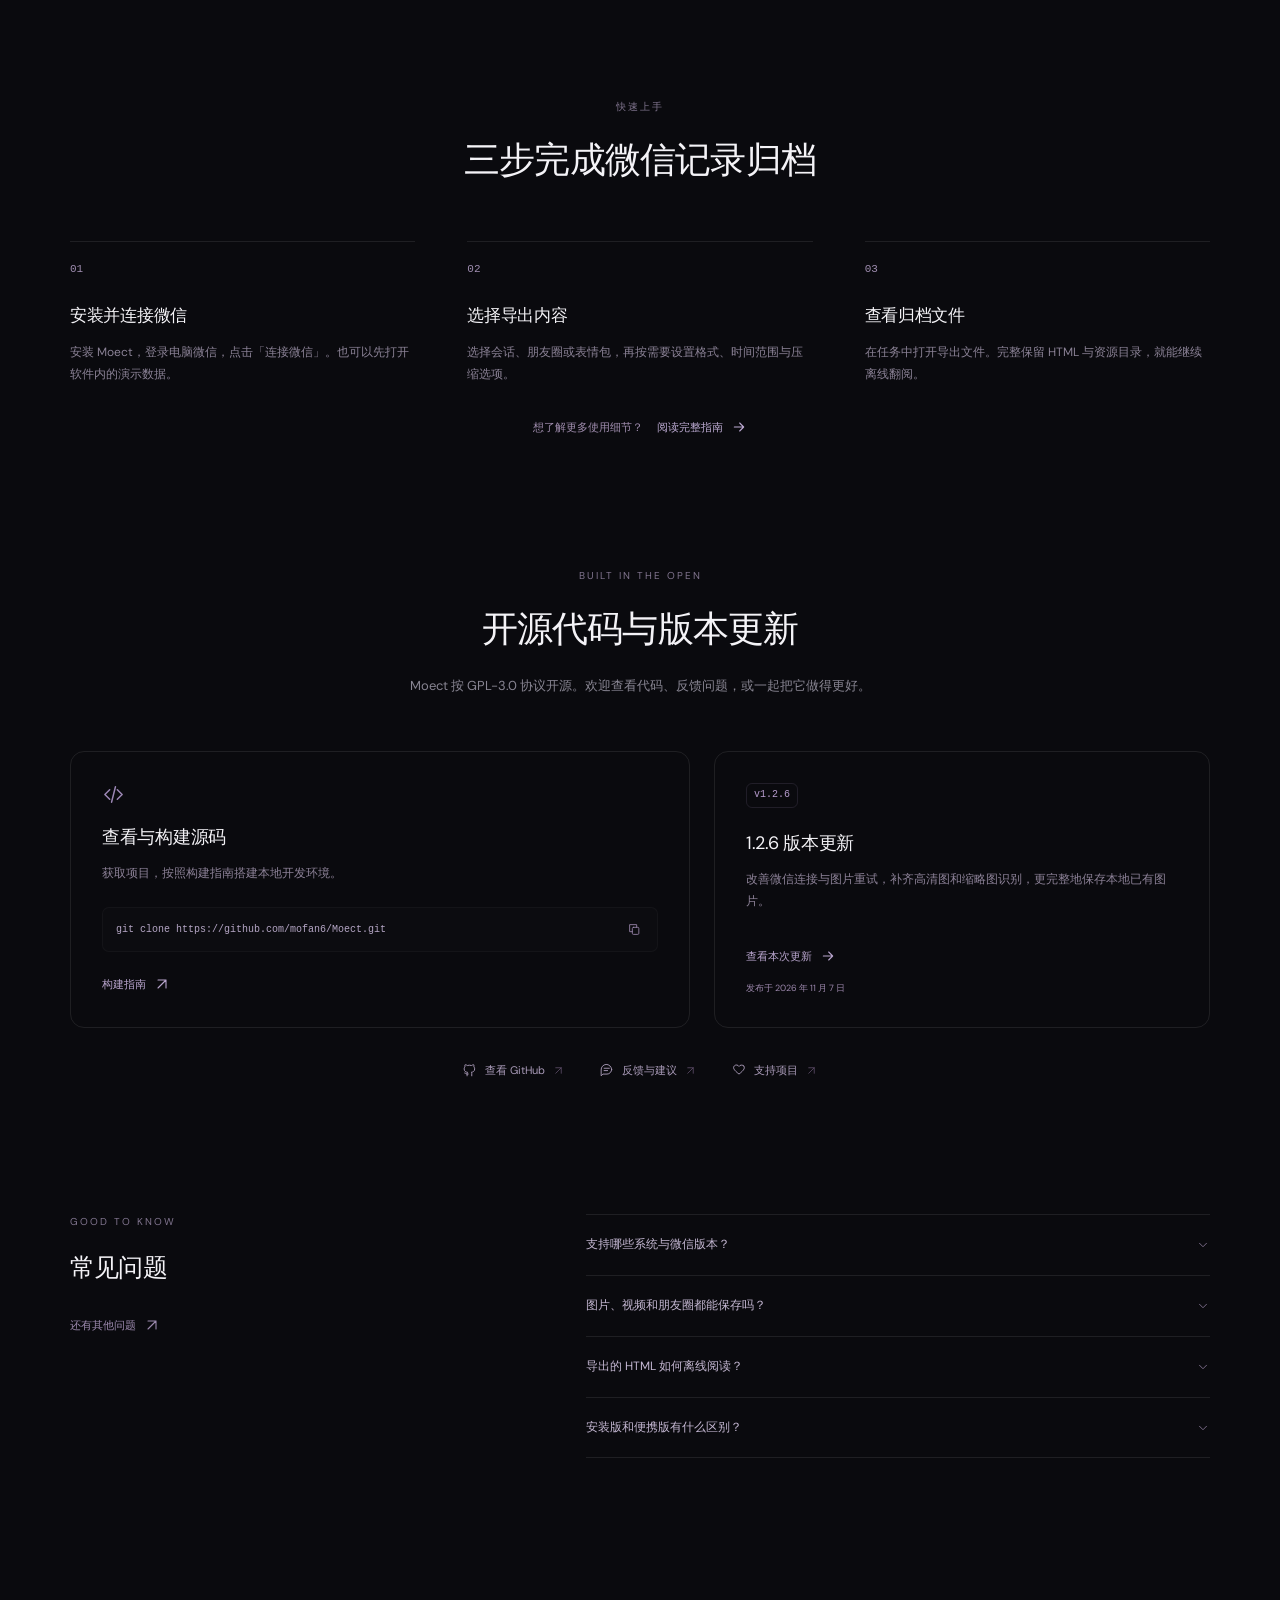
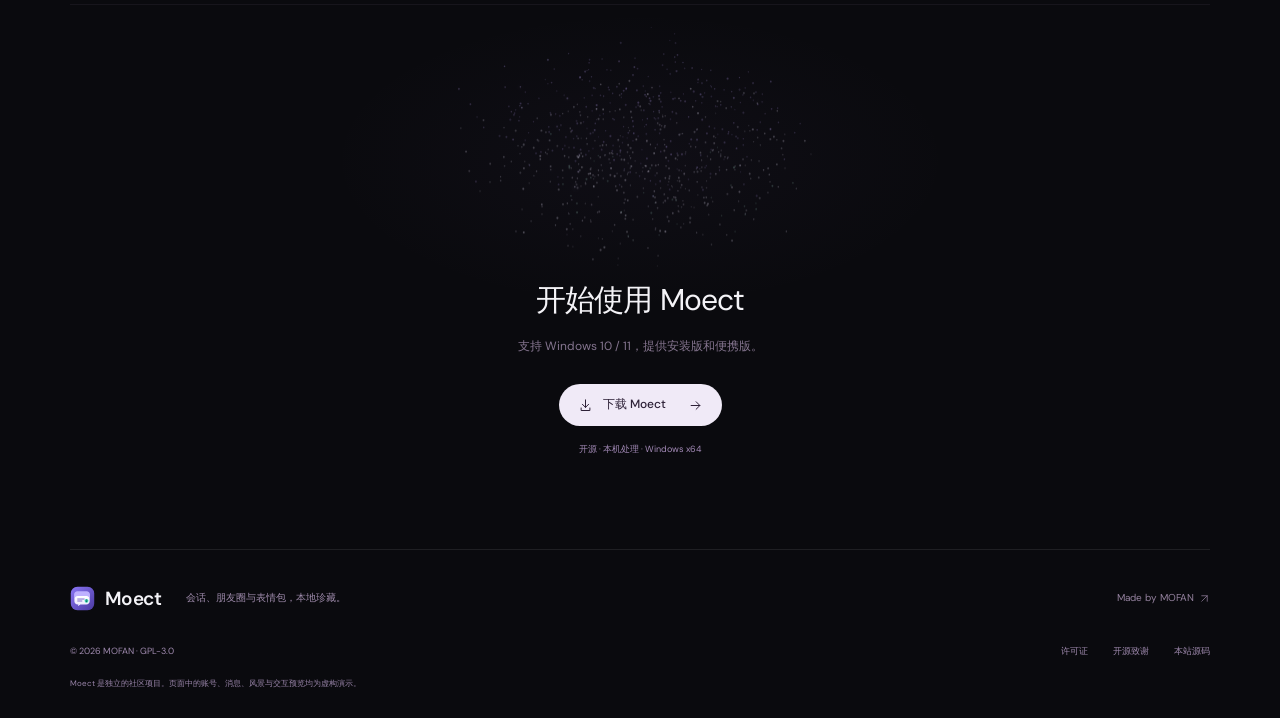
==== commit 97ac5337: "Animate the trial link with the hero download controls" ====
--- a/moect/index.html
+++ b/moect/index.html
@@ -30,7 +30,7 @@
       type="font/woff2"
       crossorigin
     />
-    <link rel="stylesheet" href="styles.css?v=20261107-9" />
+    <link rel="stylesheet" href="styles.css?v=20261107-10" />
     <script src="app.js?v=20261107-126" defer></script>
     <script src="visuals.js?v=20261107-8" defer></script>
     <script src="convergence.js?v=20261107-8" defer></script>
--- a/moect/styles.css
+++ b/moect/styles.css
@@ -2649,7 +2649,8 @@
   animation: hero-resolve 0.8s 0.15s ease-out backwards;
 }
 .hero-actions,
-.system-note {
+.system-note,
+.hero-copy > .demo-jump {
   animation: hero-resolve 0.7s 0.3s ease-out backwards;
 }
 .demo-wrap {
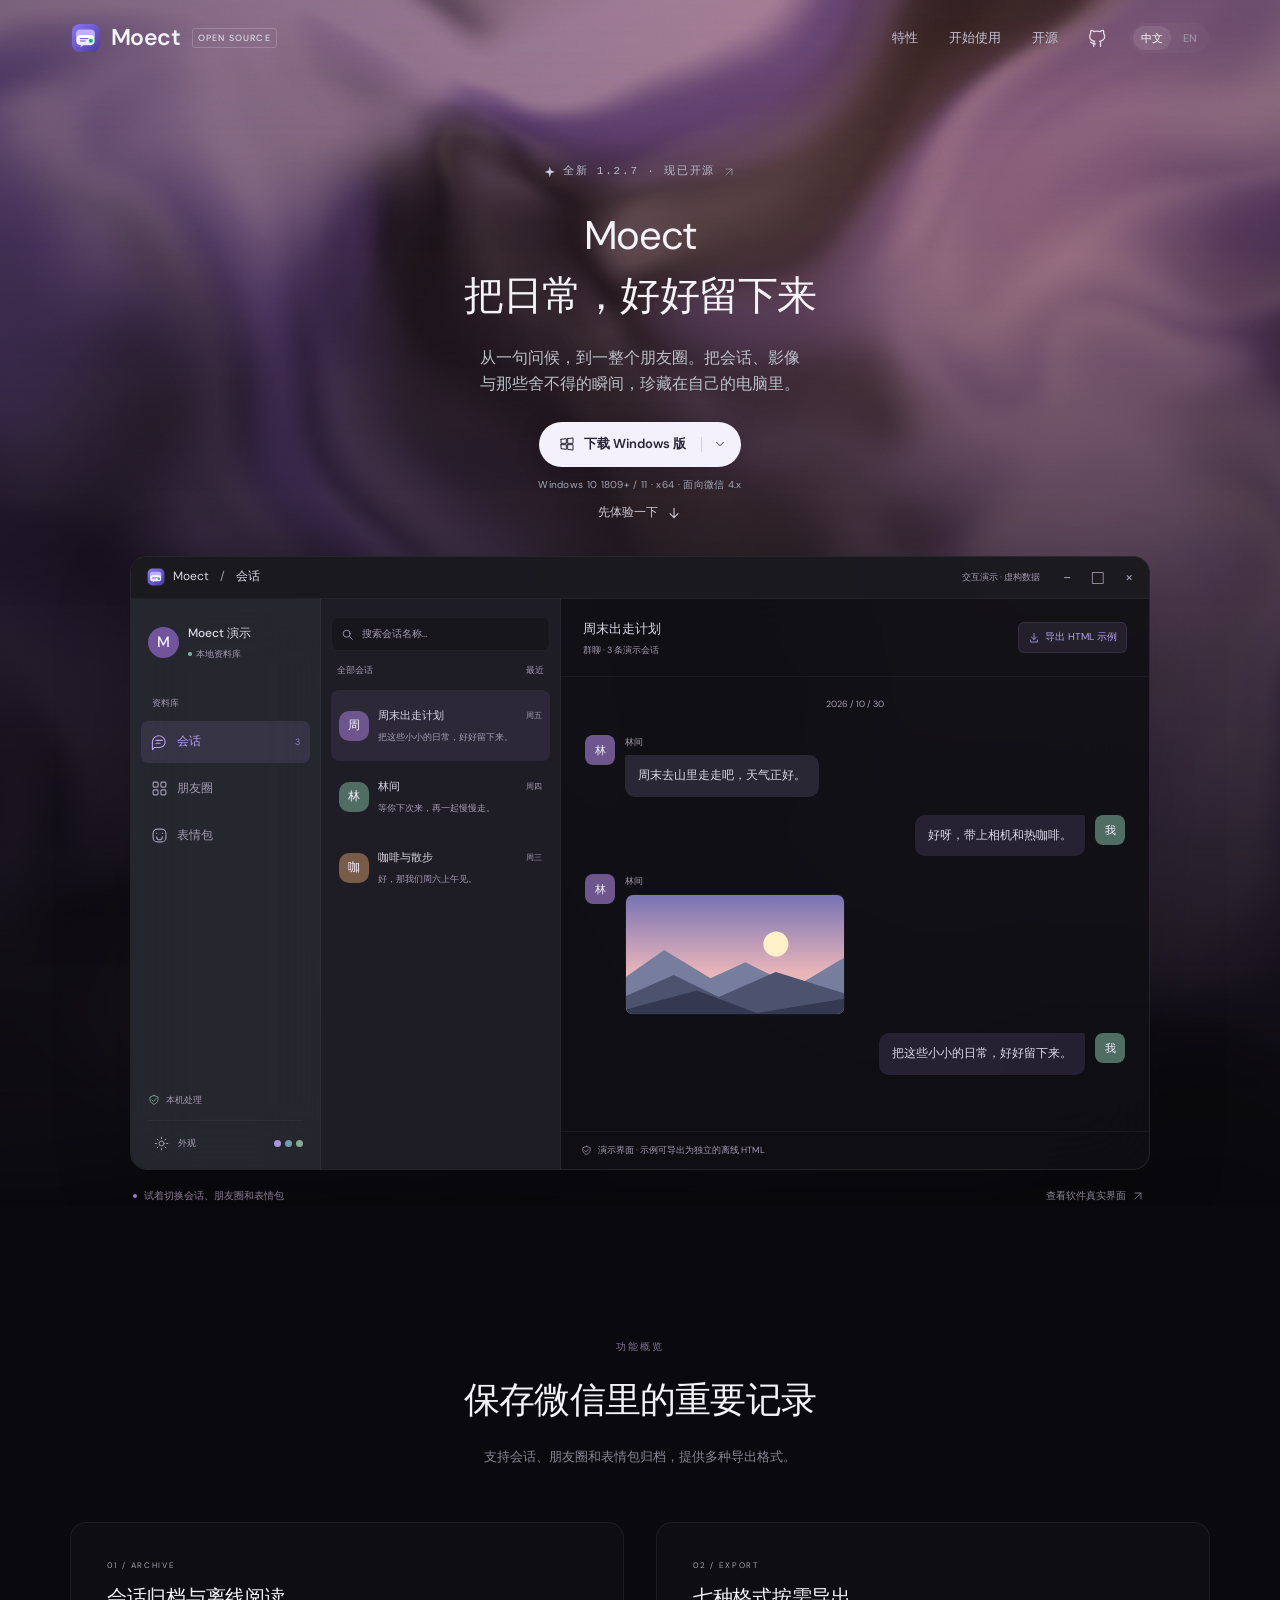
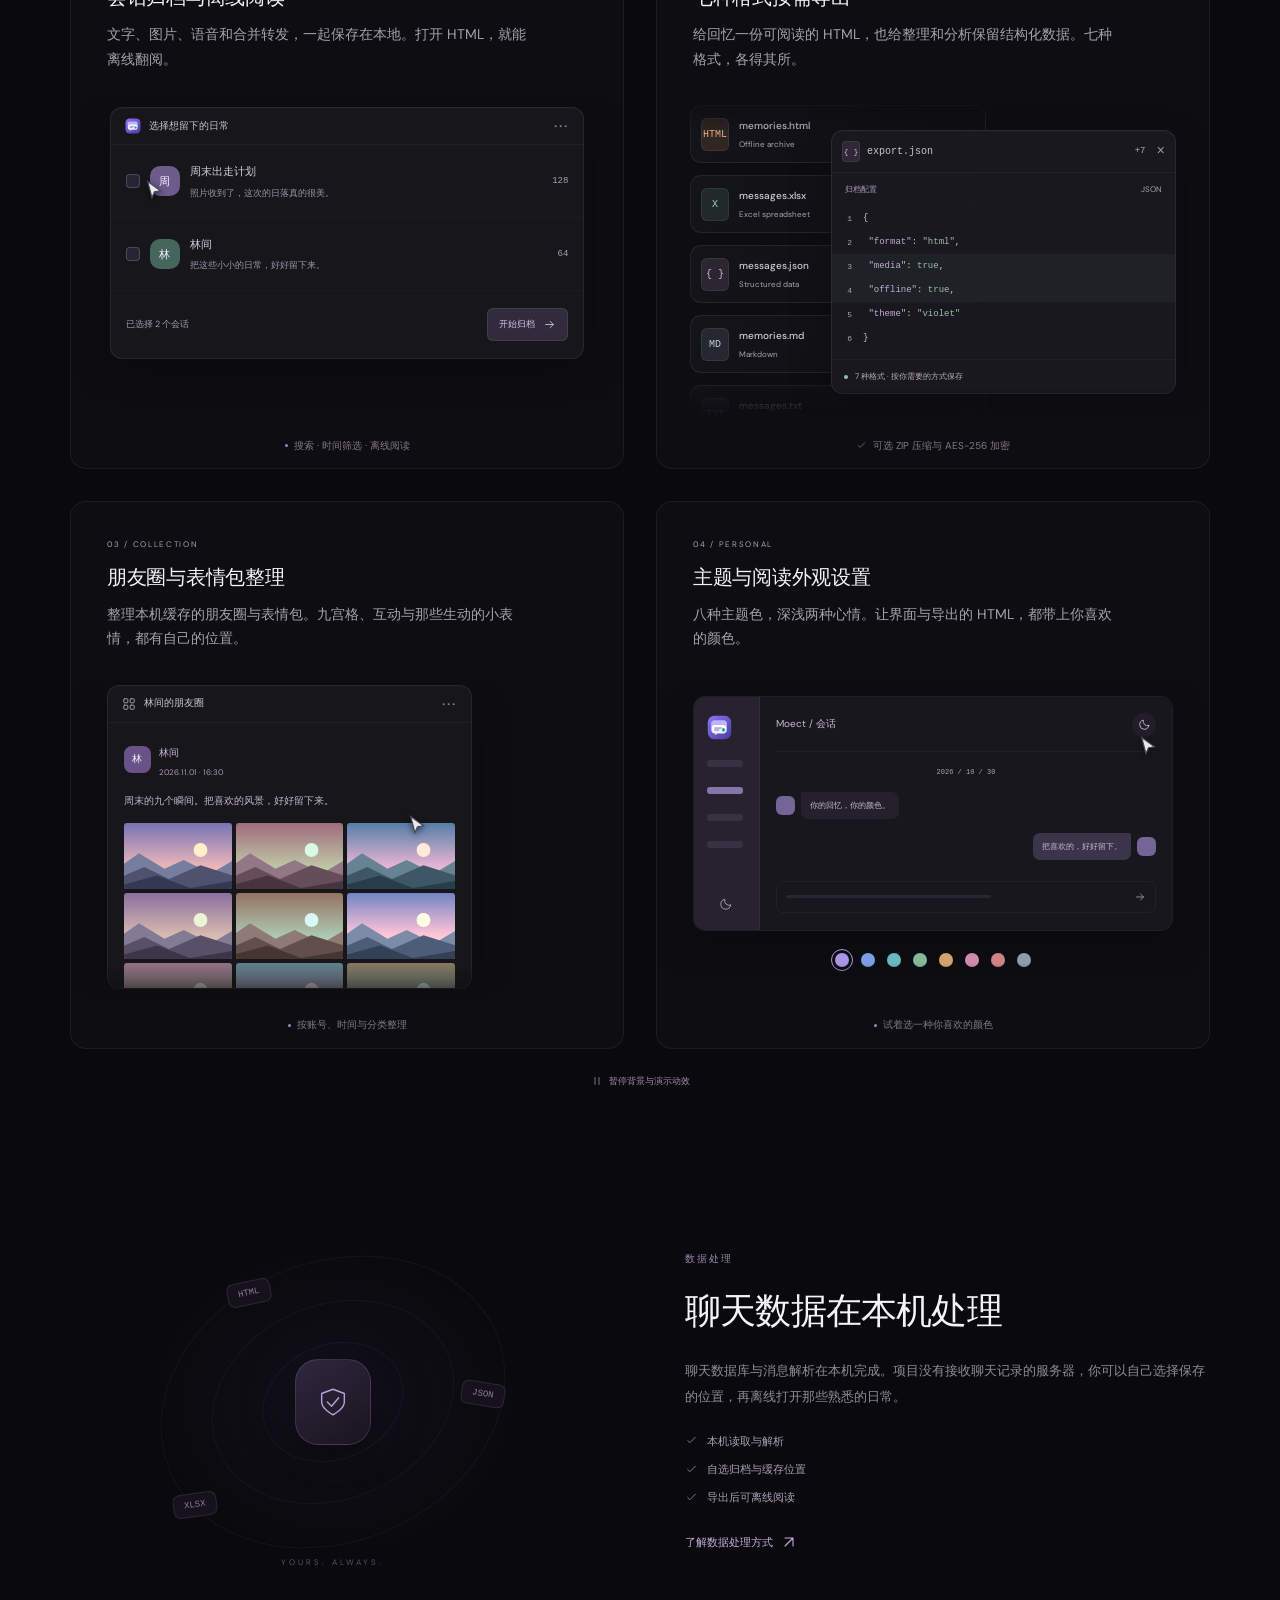
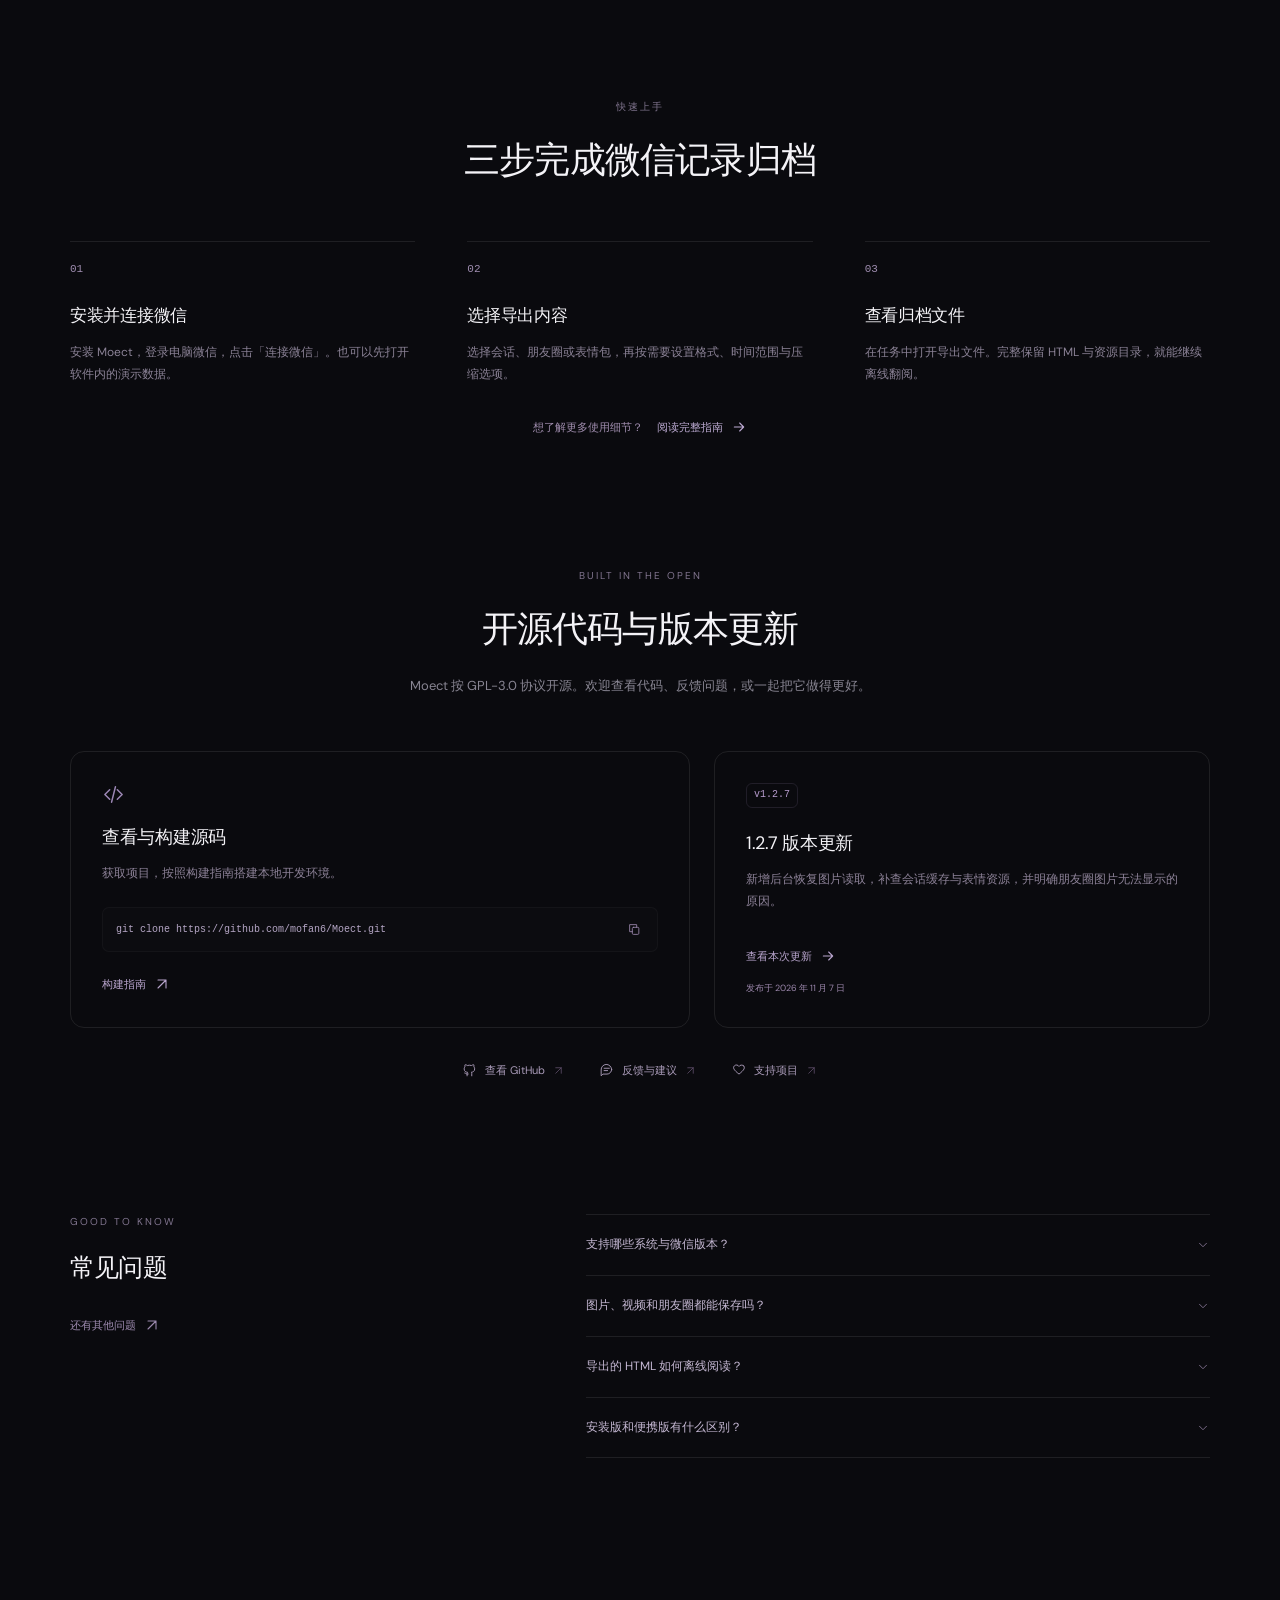
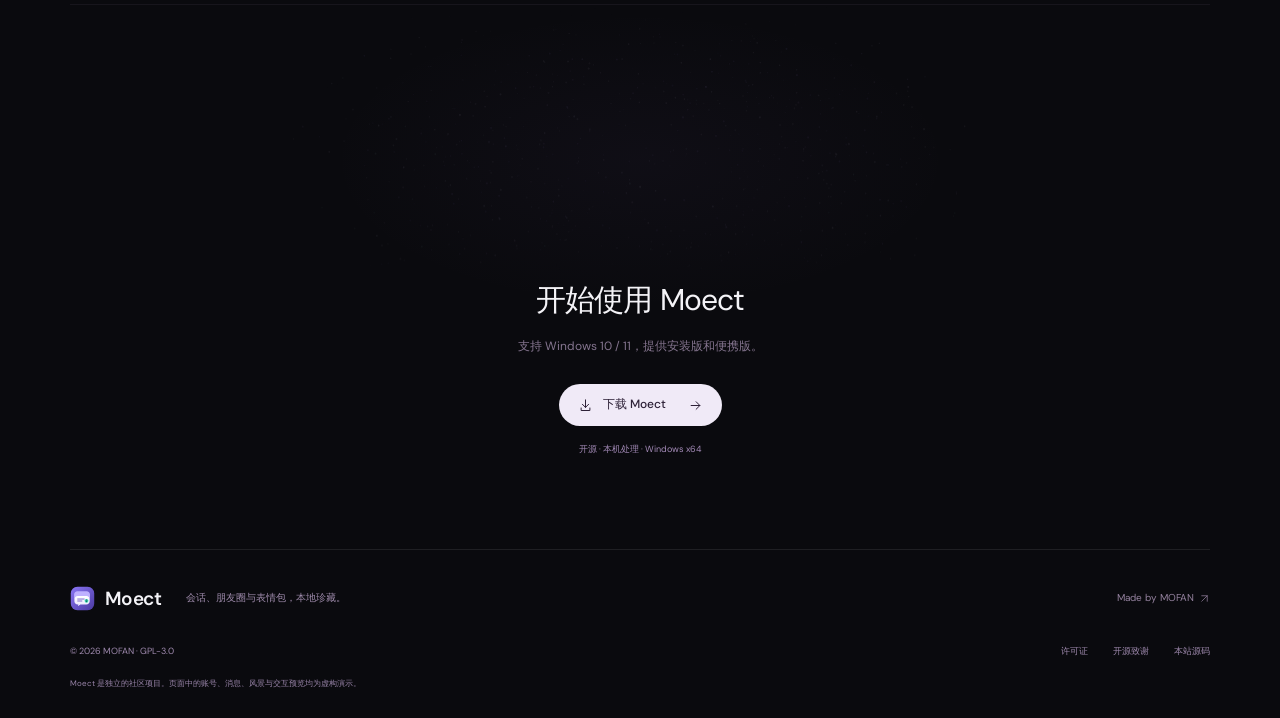
==== commit 7503bc98: "Update Moect website for version 1.2.7 image recovery release" ====
--- a/moect/index.html
+++ b/moect/index.html
@@ -31,7 +31,7 @@
       crossorigin
     />
     <link rel="stylesheet" href="styles.css?v=20261107-10" />
-    <script src="app.js?v=20261107-126" defer></script>
+    <script src="app.js?v=20261107-127" defer></script>
     <script src="visuals.js?v=20261107-8" defer></script>
     <script src="convergence.js?v=20261107-8" defer></script>
   </head>
@@ -181,11 +181,11 @@
         <div class="hero-copy container">
           <a
             class="release-badge"
-            href="https://github.com/mofan6/Moect/releases/tag/v1.2.6"
+            href="https://github.com/mofan6/Moect/releases/tag/v1.2.7"
             target="_blank"
             rel="noopener noreferrer"
             ><span class="status-dot"></span
-            ><span data-i18n="releaseBadge">全新 1.2.6 · 现已开源</span
+            ><span data-i18n="releaseBadge">全新 1.2.7 · 现已开源</span
             ><svg class="icon"><use href="#i-up-right" /></svg
           ></a>
           <h1 id="hero-title">
@@ -204,7 +204,7 @@
               <div class="download-split">
                 <a
                   class="primary-download"
-                  href="https://github.com/mofan6/Moect/releases/download/v1.2.6/Moect-1.2.6-Setup-x64.exe"
+                  href="https://github.com/mofan6/Moect/releases/download/v1.2.7/Moect-1.2.7-Setup-x64.exe"
                   ><svg class="icon"><use href="#i-windows" /></svg
                   ><span data-i18n="downloadWindows">下载 Windows 版</span></a
                 ><button
@@ -219,17 +219,17 @@
               </div>
               <div class="download-menu" id="download-menu" hidden>
                 <a
-                  href="https://github.com/mofan6/Moect/releases/download/v1.2.6/Moect-1.2.6-Setup-x64.exe"
+                  href="https://github.com/mofan6/Moect/releases/download/v1.2.7/Moect-1.2.7-Setup-x64.exe"
                   ><svg class="icon"><use href="#i-download" /></svg
                   ><span
                     ><strong data-i18n="installer">Windows 安装版</strong
                     ><small data-i18n="installerDetail"
-                      >1.2.6 · x64 · 62.9 MB</small
+                      >1.2.7 · x64 · 62.9 MB</small
                     ></span
                   ><svg class="icon"><use href="#i-up-right" /></svg
                 ></a>
                 <a
-                  href="https://github.com/mofan6/Moect/releases/download/v1.2.6/Moect-1.2.6-Windows-x64.zip"
+                  href="https://github.com/mofan6/Moect/releases/download/v1.2.7/Moect-1.2.7-Windows-x64.zip"
                   ><svg class="icon"><use href="#i-file" /></svg
                   ><span
                     ><strong data-i18n="portable">Windows 便携版</strong
@@ -240,7 +240,7 @@
                 ></a>
                 <a
                   class="checksum-link"
-                  href="https://github.com/mofan6/Moect/releases/download/v1.2.6/SHA256SUMS.txt"
+                  href="https://github.com/mofan6/Moect/releases/download/v1.2.7/SHA256SUMS.txt"
                   data-i18n="checksums"
                   >查看 SHA-256 校验值</a
                 >
@@ -1102,14 +1102,14 @@
             ></a>
           </article>
           <article class="release-card">
-            <span class="release-card-badge">v1.2.6</span>
-            <h3 data-i18n="releaseTitle">1.2.6 版本更新</h3>
+            <span class="release-card-badge">v1.2.7</span>
+            <h3 data-i18n="releaseTitle">1.2.7 版本更新</h3>
             <p data-i18n="releaseDescription">
-              改善微信连接与图片重试，补齐高清图和缩略图识别，更完整地保存本地已有图片。
+              新增后台恢复图片读取，补查会话缓存与表情资源，并明确朋友圈图片无法显示的原因。
             </p>
             <a
               class="text-link"
-              href="https://github.com/mofan6/Moect/releases/tag/v1.2.6"
+              href="https://github.com/mofan6/Moect/releases/tag/v1.2.7"
               target="_blank"
               rel="noopener noreferrer"
               ><span data-i18n="releaseLink">查看本次更新</span
@@ -1223,7 +1223,7 @@
         </p>
         <a
           class="closing-download"
-          href="https://github.com/mofan6/Moect/releases/download/v1.2.6/Moect-1.2.6-Setup-x64.exe"
+          href="https://github.com/mofan6/Moect/releases/download/v1.2.7/Moect-1.2.7-Setup-x64.exe"
           ><svg class="icon"><use href="#i-download" /></svg
           ><span data-i18n="downloadMoect">下载 Moect</span
           ><svg class="icon"><use href="#i-arrow" /></svg></a
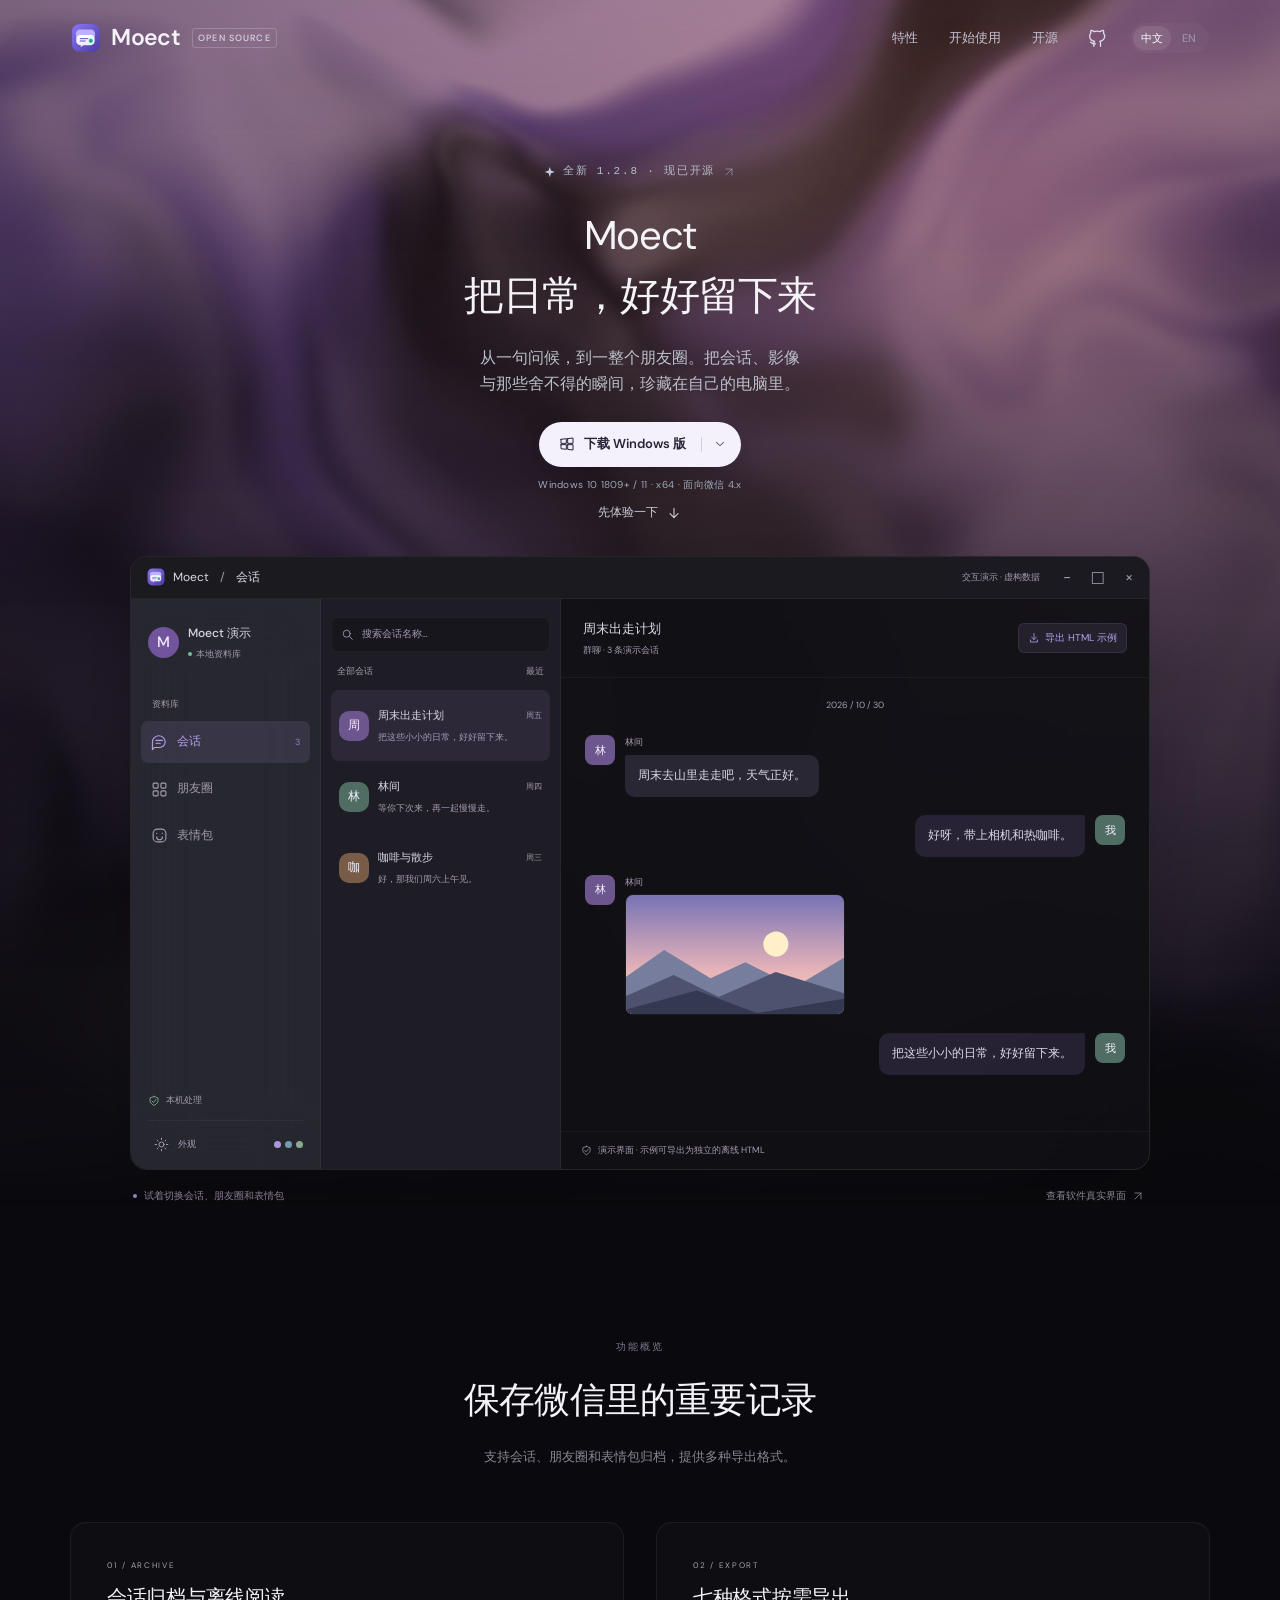
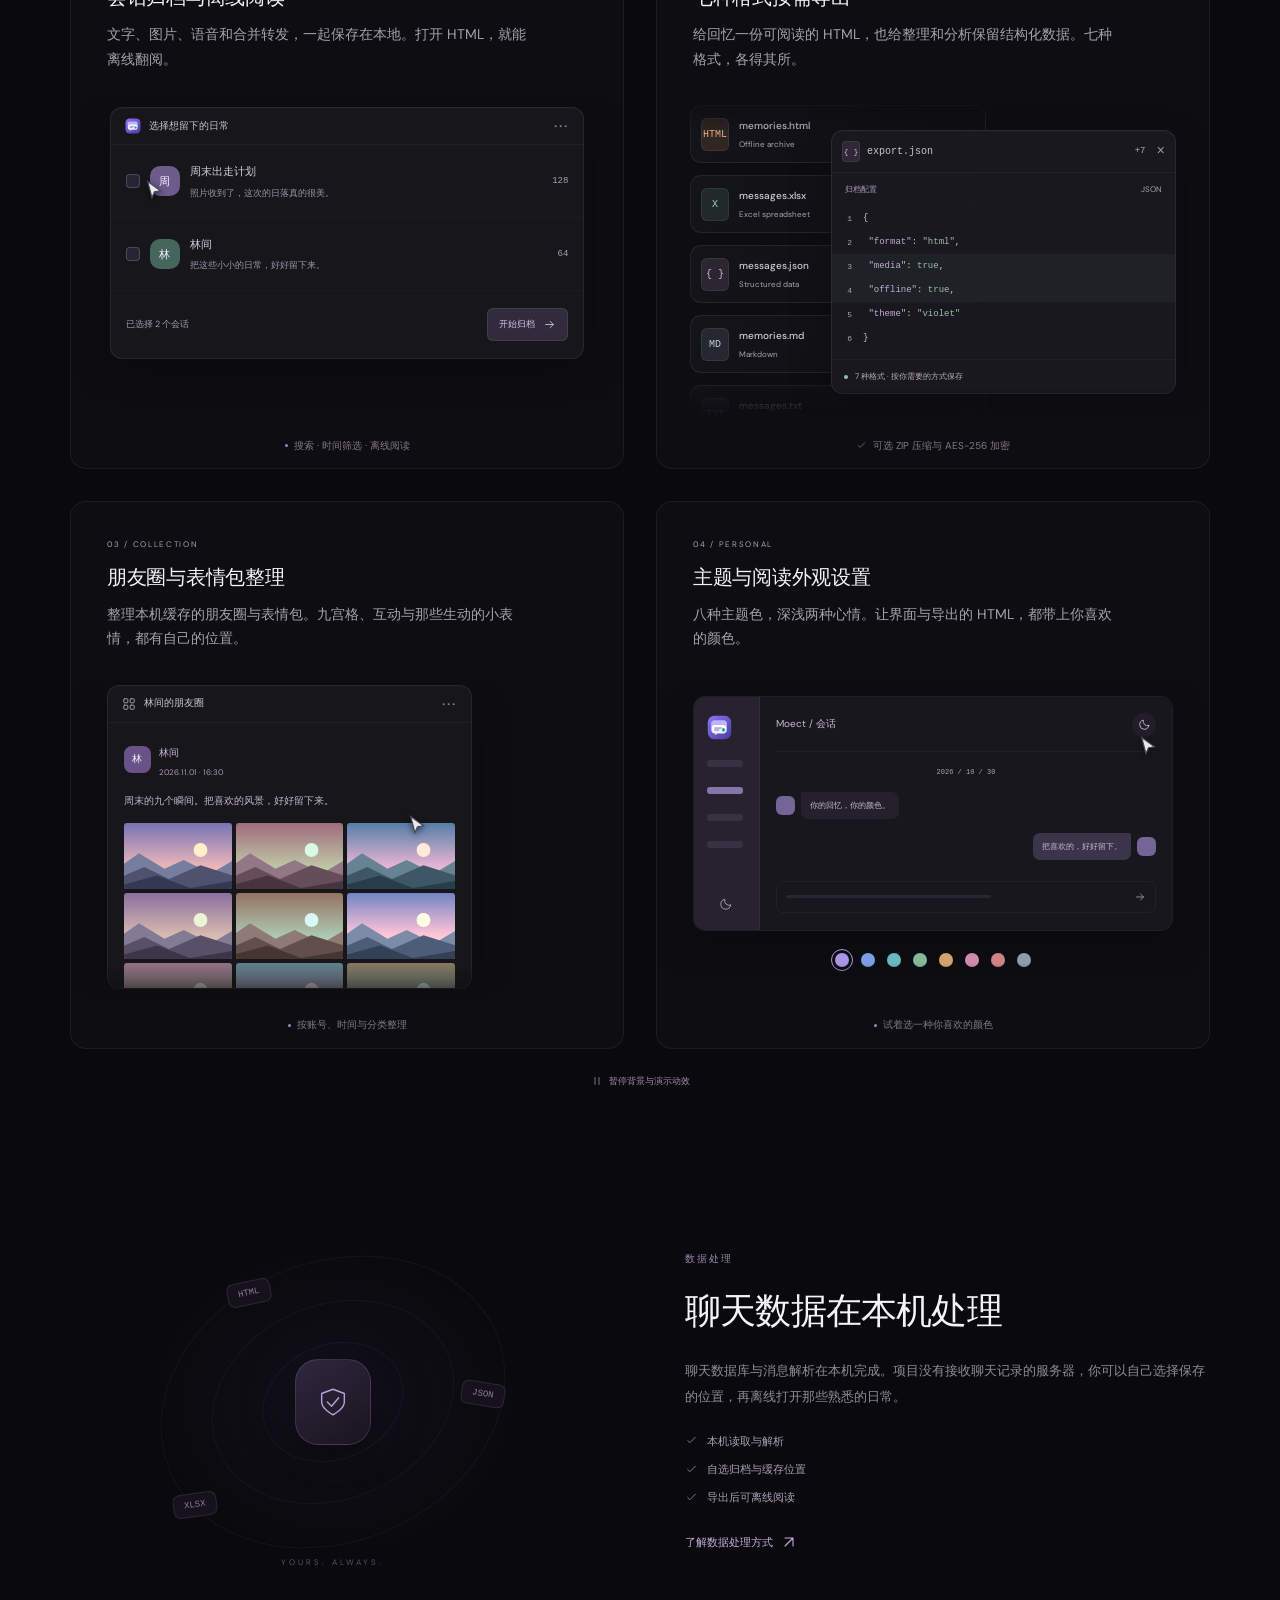
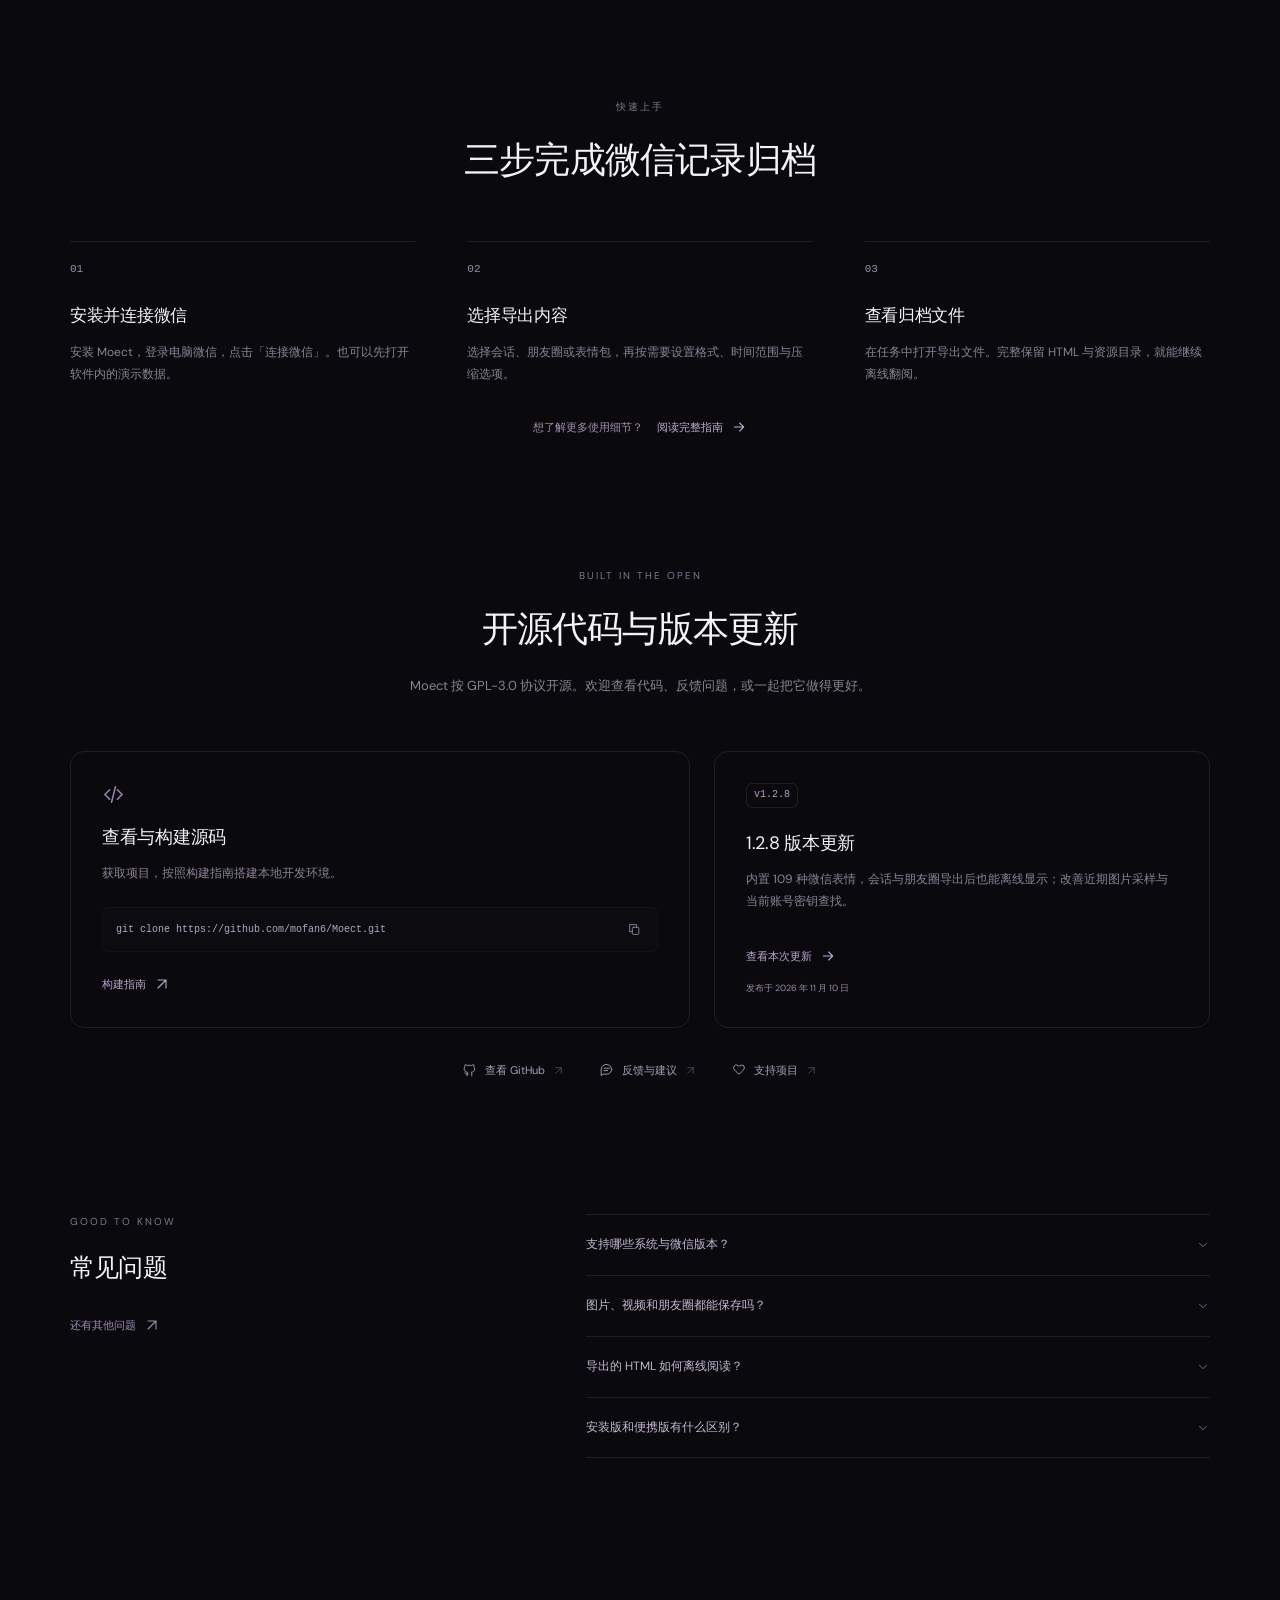
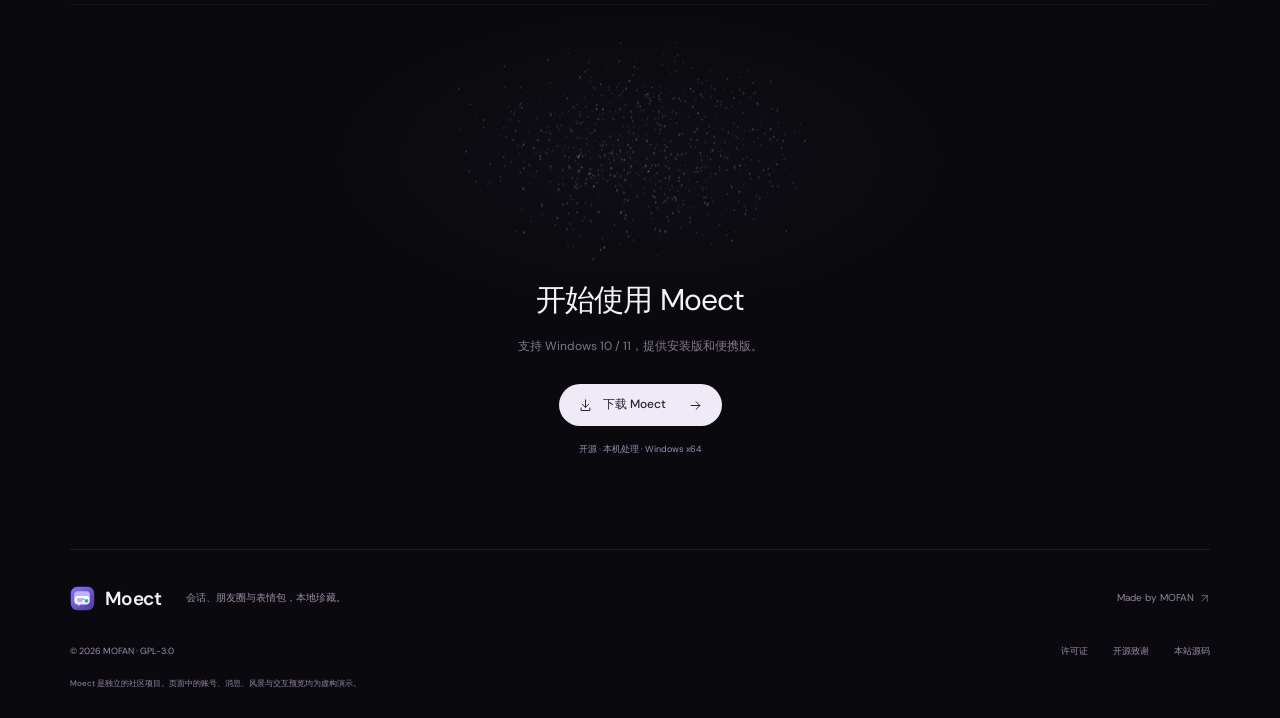
==== commit ee19f03a: "Update Moect website for version 1.2.8" ====
--- a/moect/index.html
+++ b/moect/index.html
@@ -31,7 +31,7 @@
       crossorigin
     />
     <link rel="stylesheet" href="styles.css?v=20261107-10" />
-    <script src="app.js?v=20261107-127" defer></script>
+    <script src="app.js?v=20261110-128" defer></script>
     <script src="visuals.js?v=20261107-8" defer></script>
     <script src="convergence.js?v=20261107-8" defer></script>
   </head>
@@ -181,11 +181,11 @@
         <div class="hero-copy container">
           <a
             class="release-badge"
-            href="https://github.com/mofan6/Moect/releases/tag/v1.2.7"
+            href="https://github.com/mofan6/Moect/releases/tag/v1.2.8"
             target="_blank"
             rel="noopener noreferrer"
             ><span class="status-dot"></span
-            ><span data-i18n="releaseBadge">全新 1.2.7 · 现已开源</span
+            ><span data-i18n="releaseBadge">全新 1.2.8 · 现已开源</span
             ><svg class="icon"><use href="#i-up-right" /></svg
           ></a>
           <h1 id="hero-title">
@@ -204,7 +204,7 @@
               <div class="download-split">
                 <a
                   class="primary-download"
-                  href="https://github.com/mofan6/Moect/releases/download/v1.2.7/Moect-1.2.7-Setup-x64.exe"
+                  href="https://github.com/mofan6/Moect/releases/download/v1.2.8/Moect-1.2.8-Setup-x64.exe"
                   ><svg class="icon"><use href="#i-windows" /></svg
                   ><span data-i18n="downloadWindows">下载 Windows 版</span></a
                 ><button
@@ -219,28 +219,28 @@
               </div>
               <div class="download-menu" id="download-menu" hidden>
                 <a
-                  href="https://github.com/mofan6/Moect/releases/download/v1.2.7/Moect-1.2.7-Setup-x64.exe"
+                  href="https://github.com/mofan6/Moect/releases/download/v1.2.8/Moect-1.2.8-Setup-x64.exe"
                   ><svg class="icon"><use href="#i-download" /></svg
                   ><span
                     ><strong data-i18n="installer">Windows 安装版</strong
                     ><small data-i18n="installerDetail"
-                      >1.2.7 · x64 · 62.9 MB</small
+                      >1.2.8 · x64 · 63.6 MB</small
                     ></span
                   ><svg class="icon"><use href="#i-up-right" /></svg
                 ></a>
                 <a
-                  href="https://github.com/mofan6/Moect/releases/download/v1.2.7/Moect-1.2.7-Windows-x64.zip"
+                  href="https://github.com/mofan6/Moect/releases/download/v1.2.8/Moect-1.2.8-Windows-x64.zip"
                   ><svg class="icon"><use href="#i-file" /></svg
                   ><span
                     ><strong data-i18n="portable">Windows 便携版</strong
                     ><small data-i18n="portableDetail"
-                      >完整解压即可使用 · 74.8 MB</small
+                      >完整解压即可使用 · 76.1 MB</small
                     ></span
                   ><svg class="icon"><use href="#i-up-right" /></svg
                 ></a>
                 <a
                   class="checksum-link"
-                  href="https://github.com/mofan6/Moect/releases/download/v1.2.7/SHA256SUMS.txt"
+                  href="https://github.com/mofan6/Moect/releases/download/v1.2.8/SHA256SUMS.txt"
                   data-i18n="checksums"
                   >查看 SHA-256 校验值</a
                 >
@@ -1102,20 +1102,20 @@
             ></a>
           </article>
           <article class="release-card">
-            <span class="release-card-badge">v1.2.7</span>
-            <h3 data-i18n="releaseTitle">1.2.7 版本更新</h3>
+            <span class="release-card-badge">v1.2.8</span>
+            <h3 data-i18n="releaseTitle">1.2.8 版本更新</h3>
             <p data-i18n="releaseDescription">
-              新增后台恢复图片读取，补查会话缓存与表情资源，并明确朋友圈图片无法显示的原因。
+              内置 109 种微信表情，会话与朋友圈导出后也能离线显示；改善近期图片采样与当前账号密钥查找。
             </p>
             <a
               class="text-link"
-              href="https://github.com/mofan6/Moect/releases/tag/v1.2.7"
+              href="https://github.com/mofan6/Moect/releases/tag/v1.2.8"
               target="_blank"
               rel="noopener noreferrer"
               ><span data-i18n="releaseLink">查看本次更新</span
               ><svg class="icon"><use href="#i-arrow" /></svg></a
             ><span class="release-date" data-i18n="releaseDate"
-              >发布于 2026 年 11 月 7 日</span
+              >发布于 2026 年 11 月 10 日</span
             >
           </article>
         </div>
@@ -1223,7 +1223,7 @@
         </p>
         <a
           class="closing-download"
-          href="https://github.com/mofan6/Moect/releases/download/v1.2.7/Moect-1.2.7-Setup-x64.exe"
+          href="https://github.com/mofan6/Moect/releases/download/v1.2.8/Moect-1.2.8-Setup-x64.exe"
           ><svg class="icon"><use href="#i-download" /></svg
           ><span data-i18n="downloadMoect">下载 Moect</span
           ><svg class="icon"><use href="#i-arrow" /></svg></a
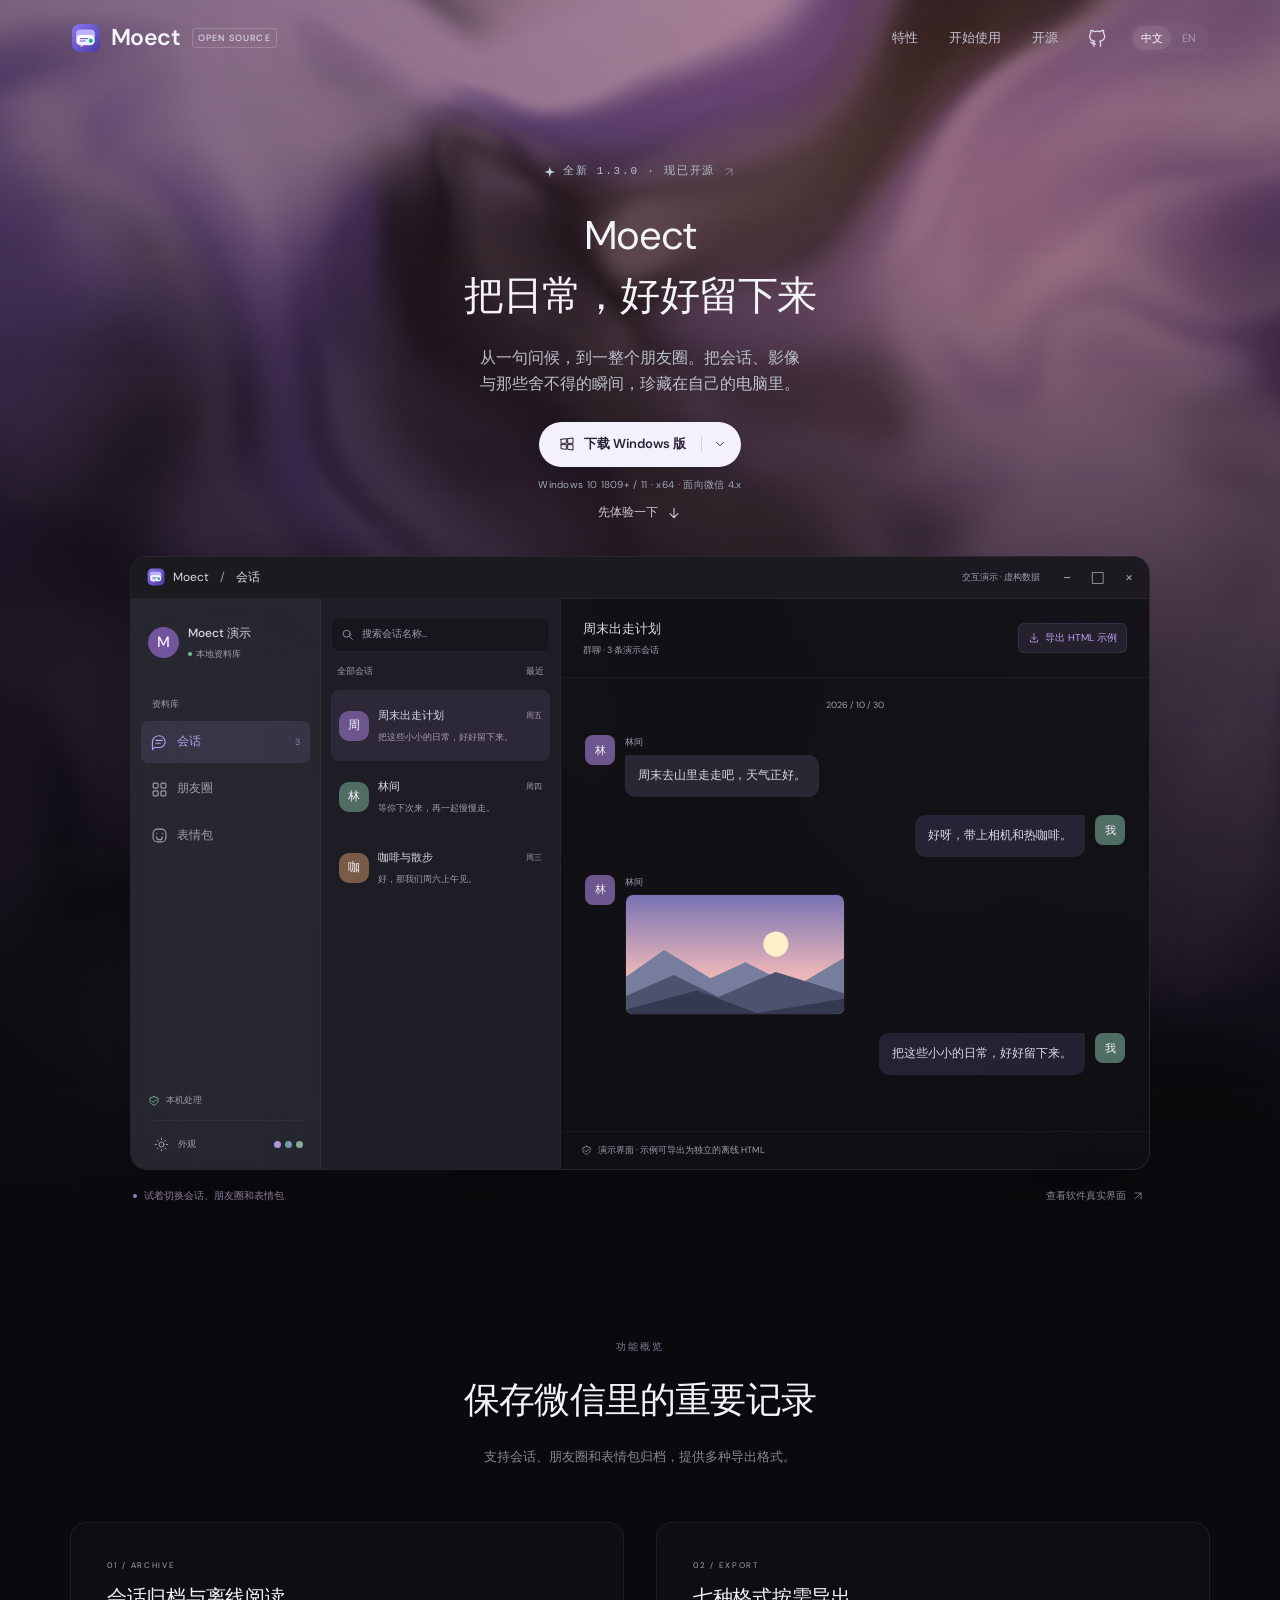
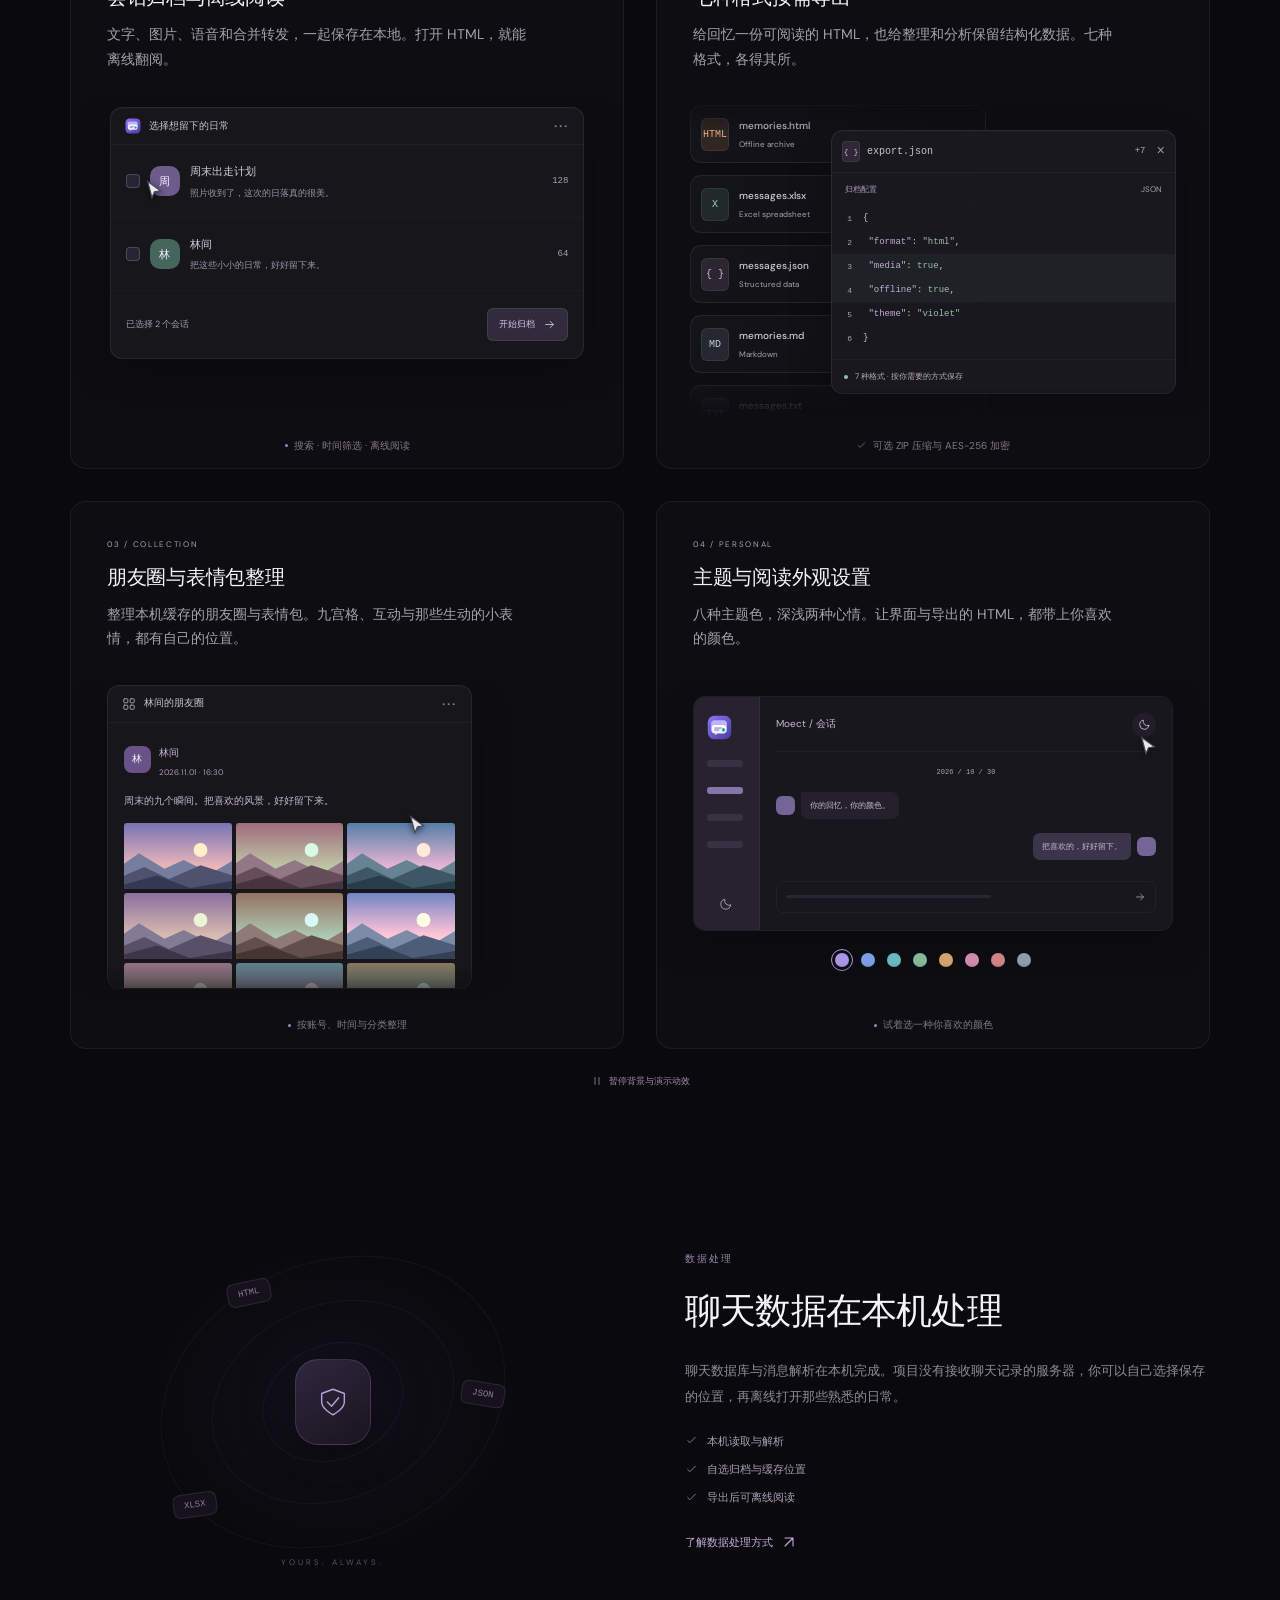
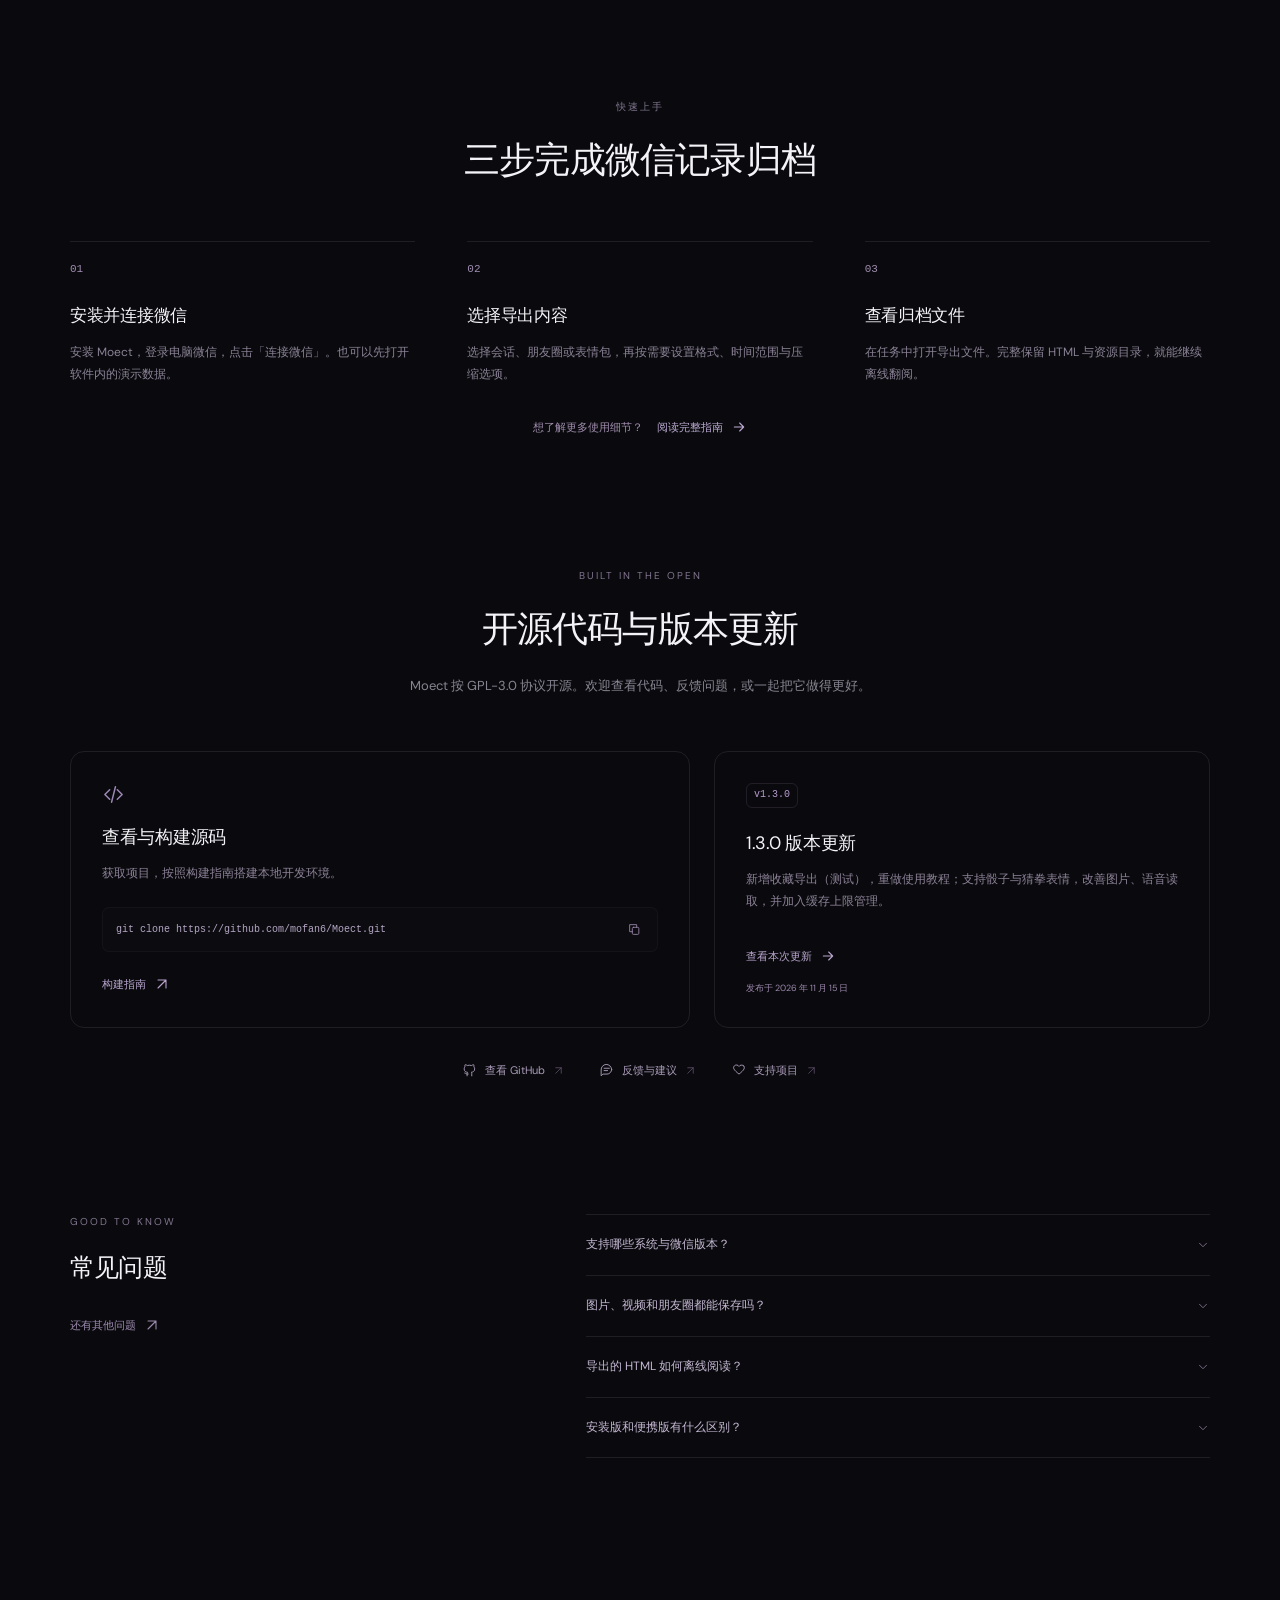
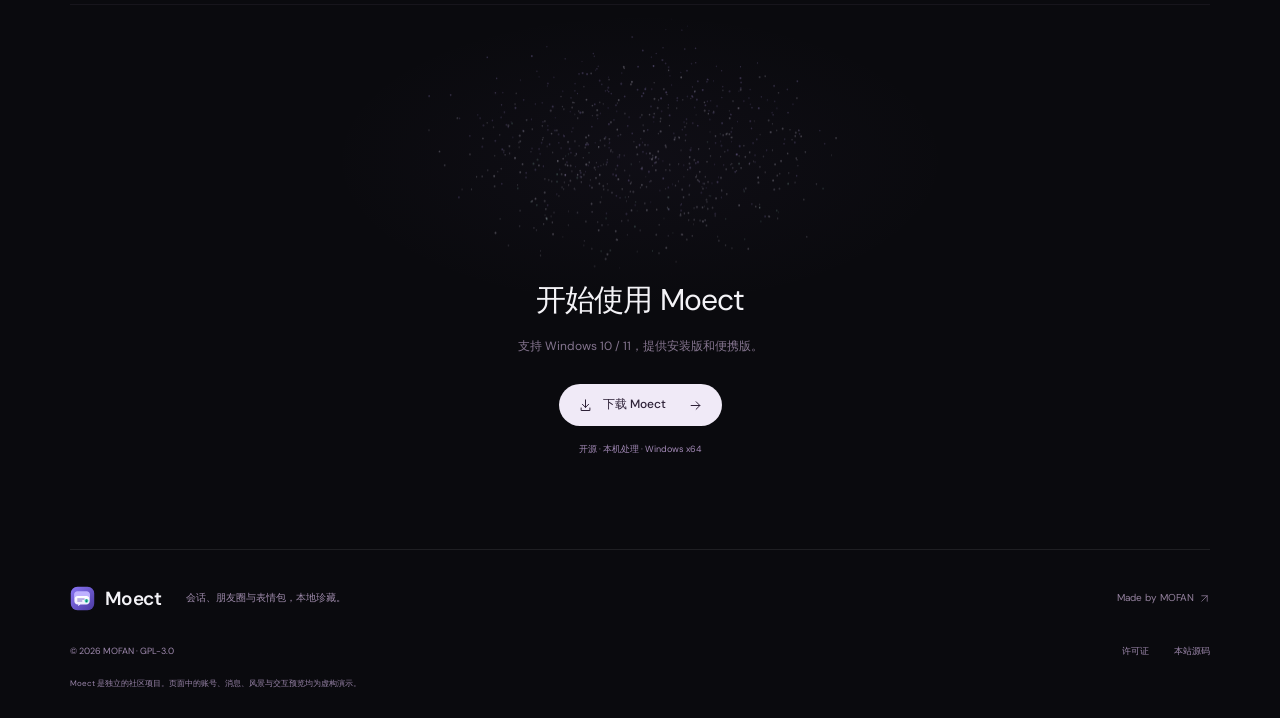
==== commit f7c49224: "Update Moect website for version 1.3.0" ====
--- a/moect/index.html
+++ b/moect/index.html
@@ -30,8 +30,8 @@
       type="font/woff2"
       crossorigin
     />
-    <link rel="stylesheet" href="styles.css?v=20261107-10" />
-    <script src="app.js?v=20261110-128" defer></script>
+    <link rel="stylesheet" href="styles.css?v=20261115-130" />
+    <script src="app.js?v=20261115-130" defer></script>
     <script src="visuals.js?v=20261107-8" defer></script>
     <script src="convergence.js?v=20261107-8" defer></script>
   </head>
@@ -181,11 +181,11 @@
         <div class="hero-copy container">
           <a
             class="release-badge"
-            href="https://github.com/mofan6/Moect/releases/tag/v1.2.8"
+            href="https://github.com/mofan6/Moect/releases/tag/v1.3.0"
             target="_blank"
             rel="noopener noreferrer"
             ><span class="status-dot"></span
-            ><span data-i18n="releaseBadge">全新 1.2.8 · 现已开源</span
+            ><span data-i18n="releaseBadge">全新 1.3.0 · 现已开源</span
             ><svg class="icon"><use href="#i-up-right" /></svg
           ></a>
           <h1 id="hero-title">
@@ -204,7 +204,7 @@
               <div class="download-split">
                 <a
                   class="primary-download"
-                  href="https://github.com/mofan6/Moect/releases/download/v1.2.8/Moect-1.2.8-Setup-x64.exe"
+                  href="https://github.com/mofan6/Moect/releases/download/v1.3.0/Moect-1.3.0-Setup-x64.exe"
                   ><svg class="icon"><use href="#i-windows" /></svg
                   ><span data-i18n="downloadWindows">下载 Windows 版</span></a
                 ><button
@@ -219,31 +219,25 @@
               </div>
               <div class="download-menu" id="download-menu" hidden>
                 <a
-                  href="https://github.com/mofan6/Moect/releases/download/v1.2.8/Moect-1.2.8-Setup-x64.exe"
+                  href="https://github.com/mofan6/Moect/releases/download/v1.3.0/Moect-1.3.0-Setup-x64.exe"
                   ><svg class="icon"><use href="#i-download" /></svg
                   ><span
                     ><strong data-i18n="installer">Windows 安装版</strong
                     ><small data-i18n="installerDetail"
-                      >1.2.8 · x64 · 63.6 MB</small
+                      >1.3.0 · x64 · 68.1 MB</small
                     ></span
                   ><svg class="icon"><use href="#i-up-right" /></svg
                 ></a>
                 <a
-                  href="https://github.com/mofan6/Moect/releases/download/v1.2.8/Moect-1.2.8-Windows-x64.zip"
+                  href="https://github.com/mofan6/Moect/releases/download/v1.3.0/Moect-1.3.0-Windows-x64.zip"
                   ><svg class="icon"><use href="#i-file" /></svg
                   ><span
                     ><strong data-i18n="portable">Windows 便携版</strong
                     ><small data-i18n="portableDetail"
-                      >完整解压即可使用 · 76.1 MB</small
+                      >完整解压即可使用 · 81.6 MB</small
                     ></span
                   ><svg class="icon"><use href="#i-up-right" /></svg
                 ></a>
-                <a
-                  class="checksum-link"
-                  href="https://github.com/mofan6/Moect/releases/download/v1.2.8/SHA256SUMS.txt"
-                  data-i18n="checksums"
-                  >查看 SHA-256 校验值</a
-                >
               </div>
             </div>
           </div>
@@ -1102,20 +1096,20 @@
             ></a>
           </article>
           <article class="release-card">
-            <span class="release-card-badge">v1.2.8</span>
-            <h3 data-i18n="releaseTitle">1.2.8 版本更新</h3>
+            <span class="release-card-badge">v1.3.0</span>
+            <h3 data-i18n="releaseTitle">1.3.0 版本更新</h3>
             <p data-i18n="releaseDescription">
-              内置 109 种微信表情，会话与朋友圈导出后也能离线显示；改善近期图片采样与当前账号密钥查找。
+              新增收藏导出（测试），重做使用教程；支持骰子与猜拳表情，改善图片、语音读取，并加入缓存上限管理。
             </p>
             <a
               class="text-link"
-              href="https://github.com/mofan6/Moect/releases/tag/v1.2.8"
+              href="https://github.com/mofan6/Moect/releases/tag/v1.3.0"
               target="_blank"
               rel="noopener noreferrer"
               ><span data-i18n="releaseLink">查看本次更新</span
               ><svg class="icon"><use href="#i-arrow" /></svg></a
             ><span class="release-date" data-i18n="releaseDate"
-              >发布于 2026 年 11 月 10 日</span
+              >发布于 2026 年 11 月 15 日</span
             >
           </article>
         </div>
@@ -1223,7 +1217,7 @@
         </p>
         <a
           class="closing-download"
-          href="https://github.com/mofan6/Moect/releases/download/v1.2.8/Moect-1.2.8-Setup-x64.exe"
+          href="https://github.com/mofan6/Moect/releases/download/v1.3.0/Moect-1.3.0-Setup-x64.exe"
           ><svg class="icon"><use href="#i-download" /></svg
           ><span data-i18n="downloadMoect">下载 Moect</span
           ><svg class="icon"><use href="#i-arrow" /></svg></a
@@ -1257,12 +1251,6 @@
             rel="noopener noreferrer"
             data-i18n="license"
             >许可证</a
-          ><a
-            href="https://github.com/mofan6/Moect#致谢"
-            target="_blank"
-            rel="noopener noreferrer"
-            data-i18n="credits"
-            >开源致谢</a
           ><a
             href="https://github.com/mofan6/mofan6.github.io"
             target="_blank"
--- a/moect/styles.css
+++ b/moect/styles.css
@@ -459,13 +459,6 @@
   font-size: 10px;
   color: #9c96a9;
   margin-top: 3px;
-}
-.download-menu .checksum-link {
-  border-top: 1px solid var(--border);
-  font-size: 10px;
-  justify-content: center;
-  margin-top: 3px;
-  color: #b1a6c5;
 }
 .text-link {
   display: inline-flex;
